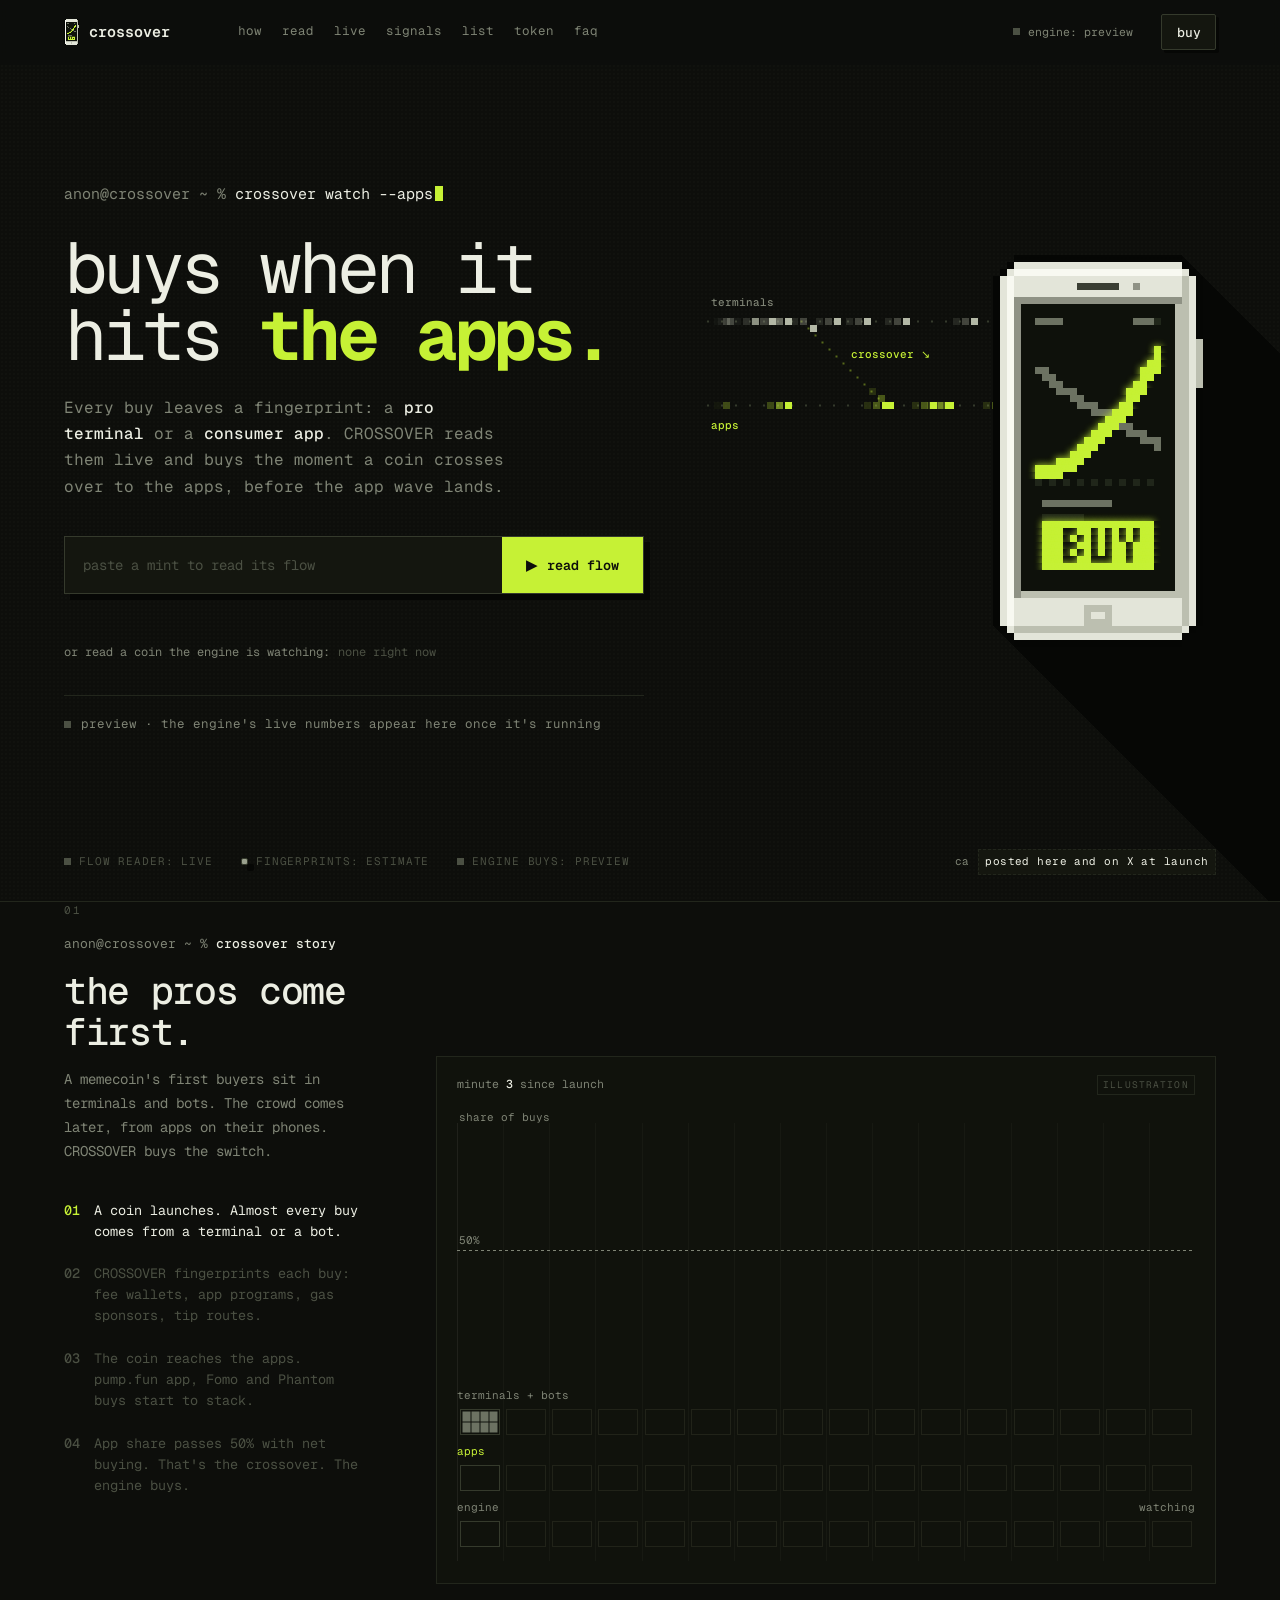
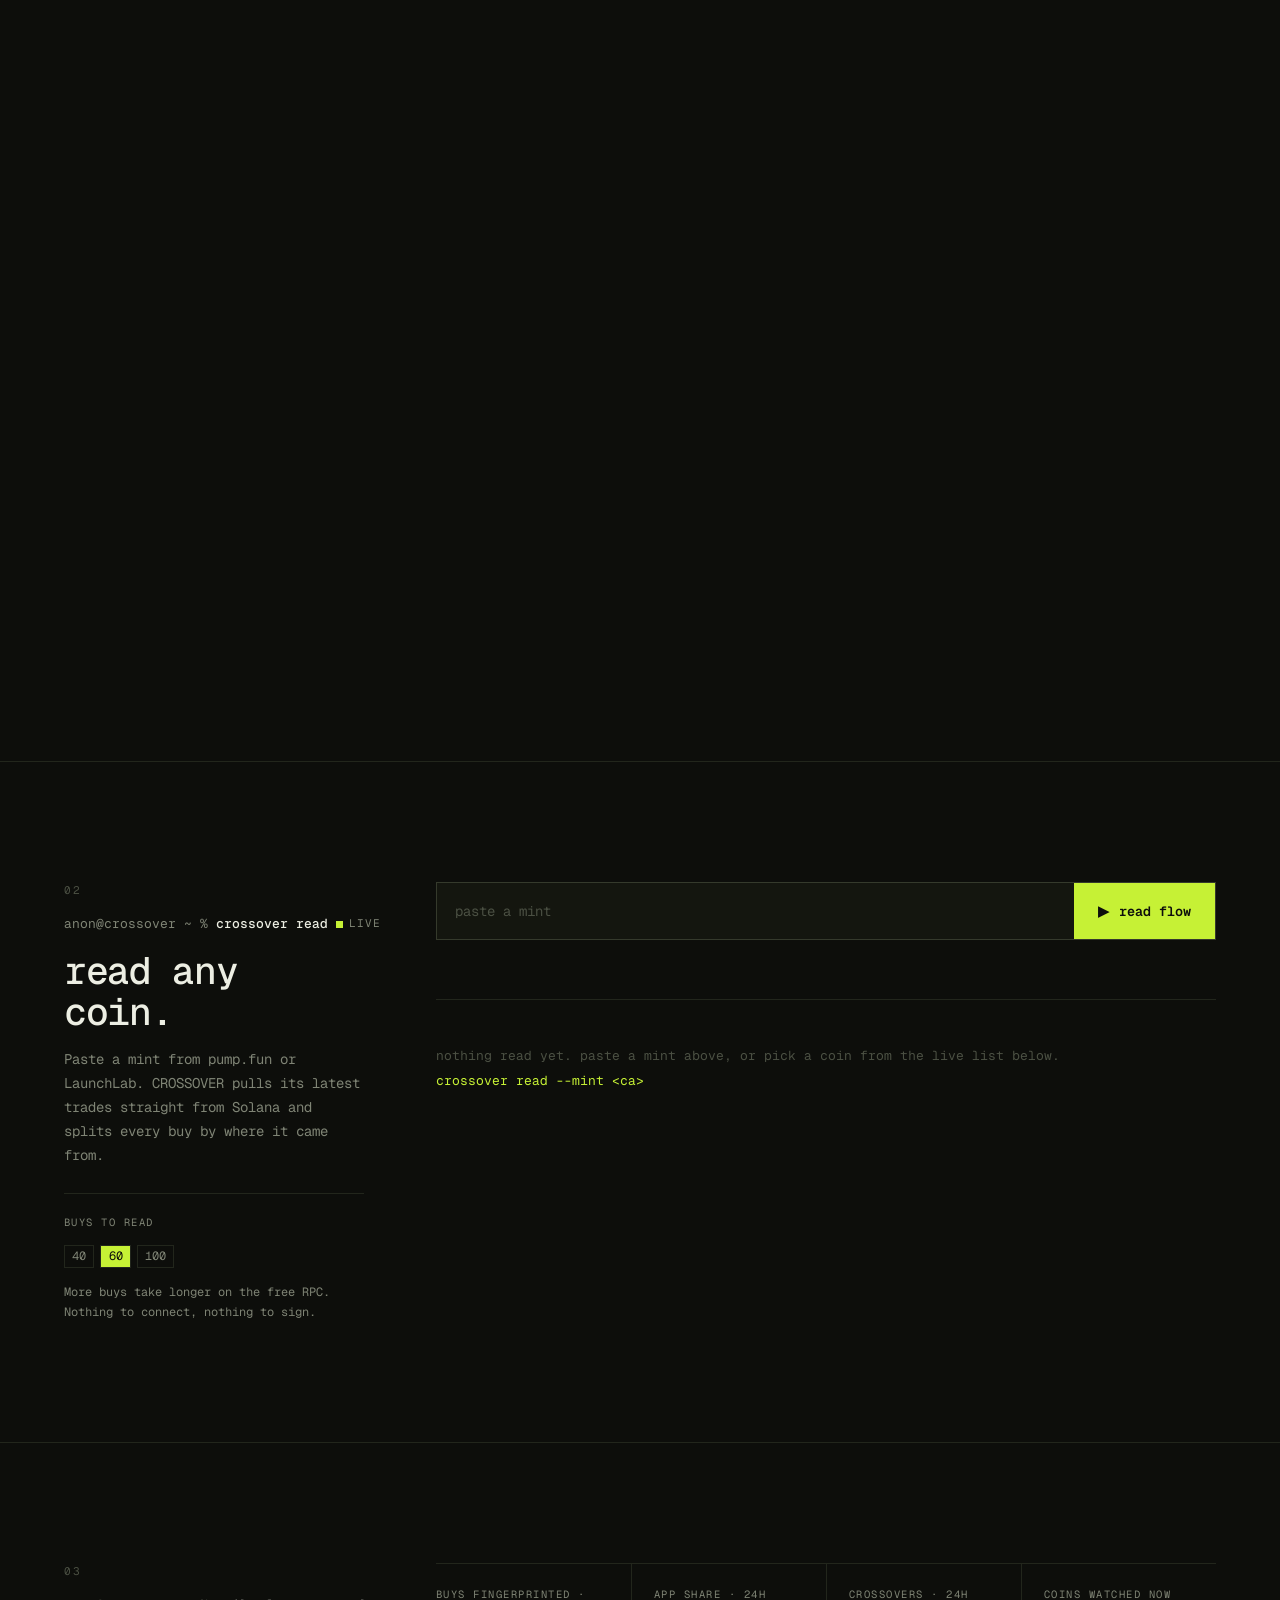
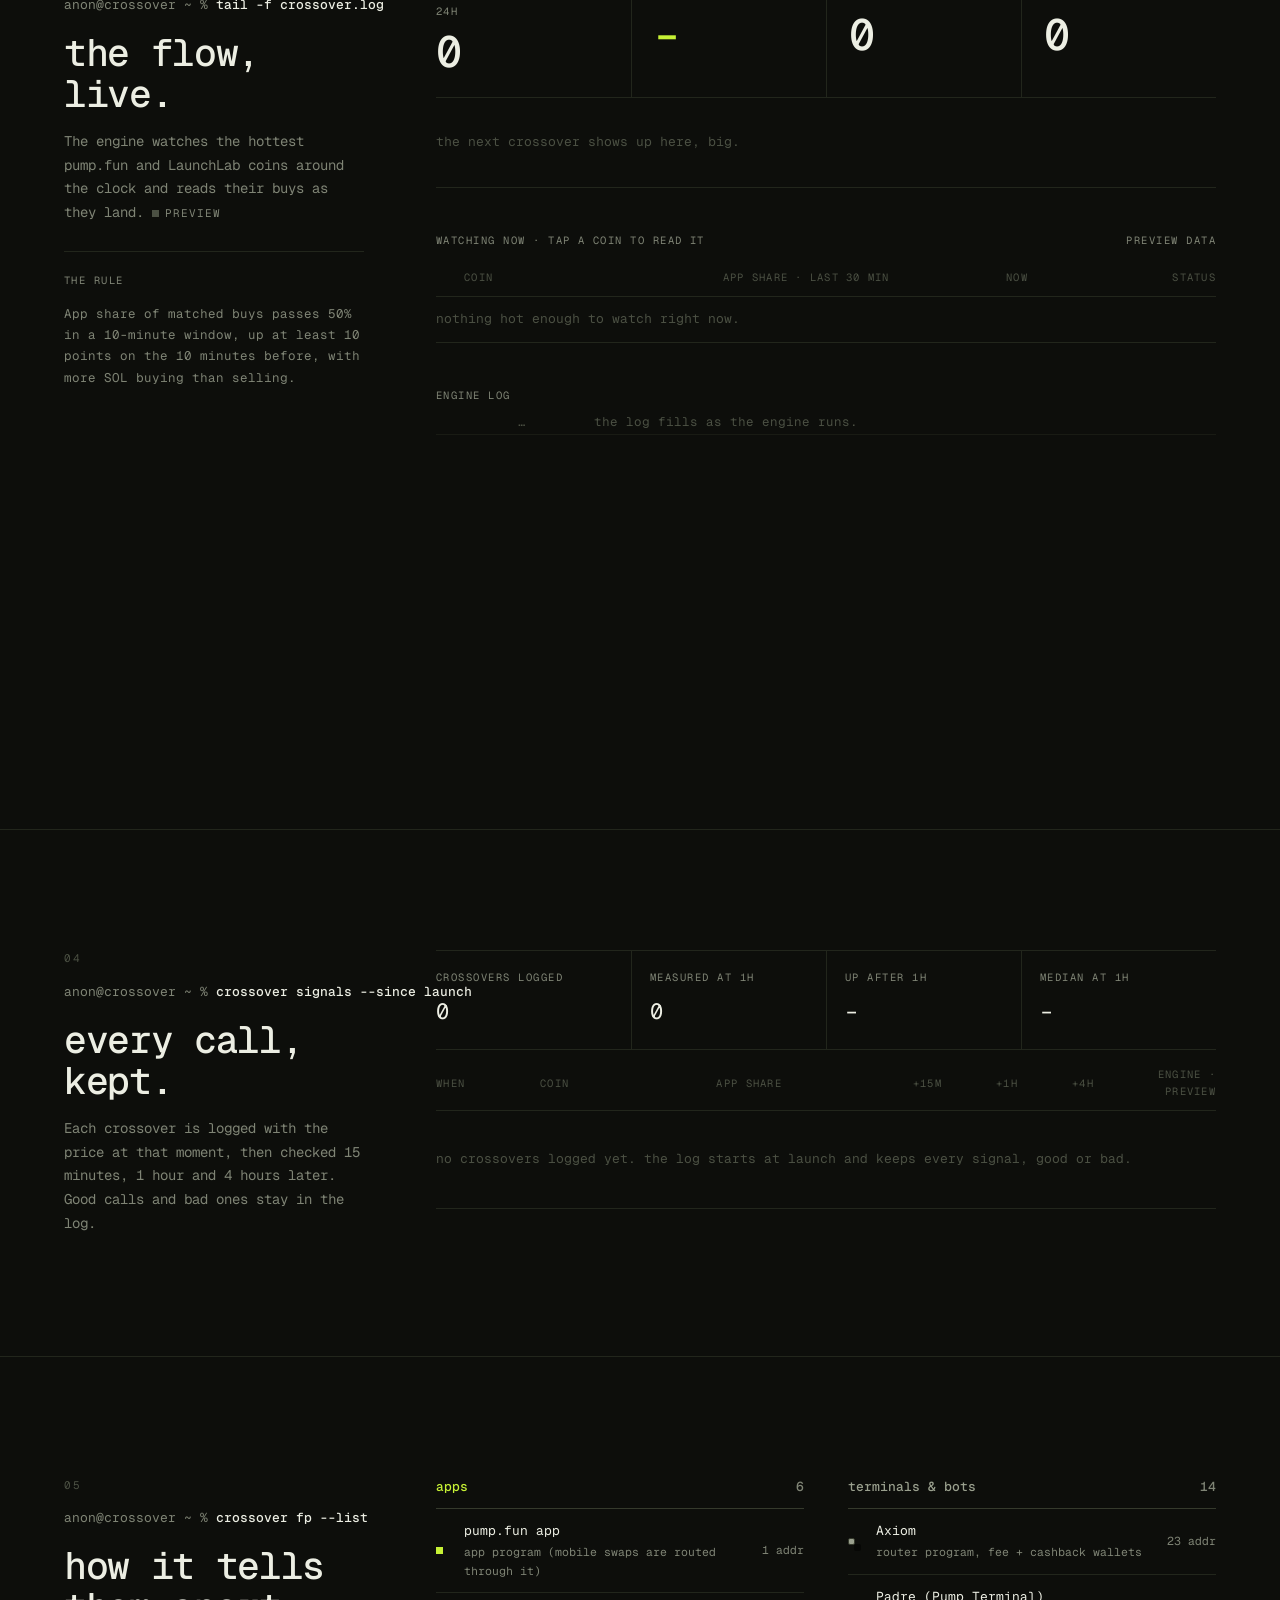
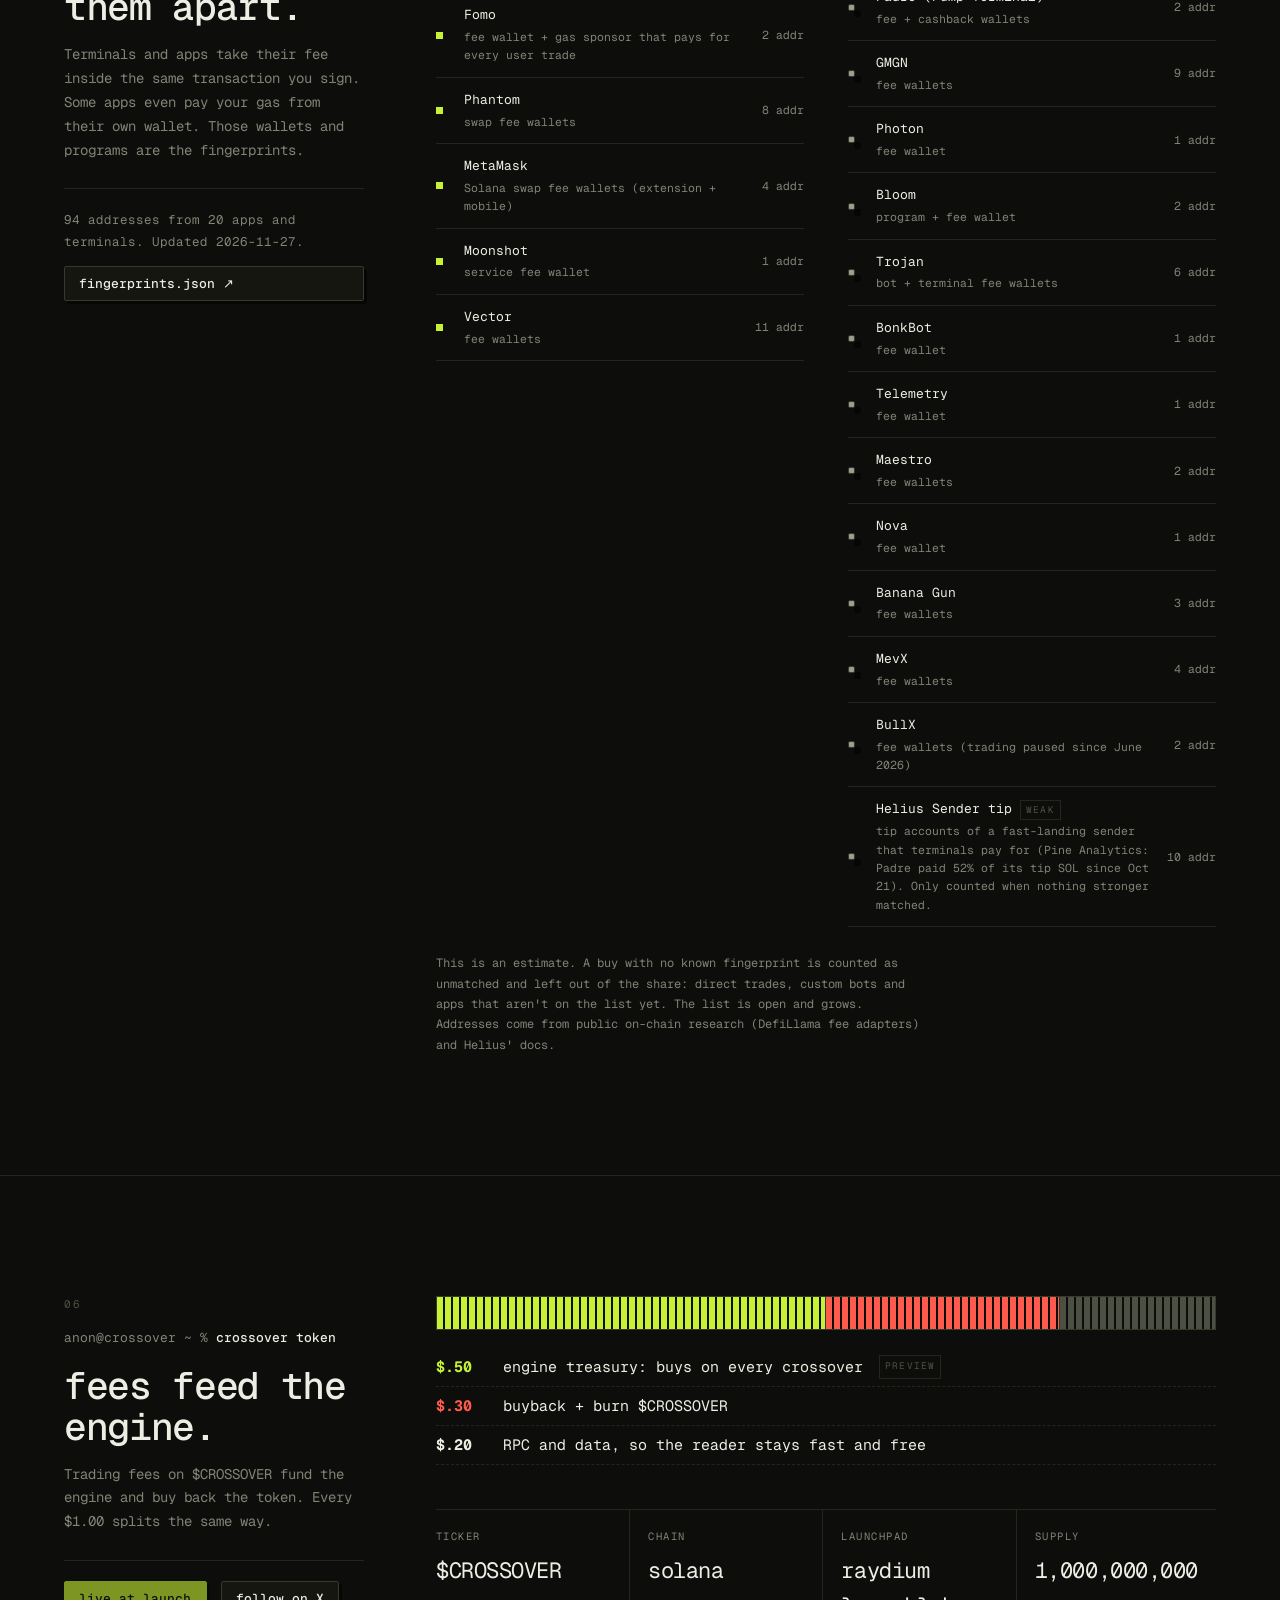
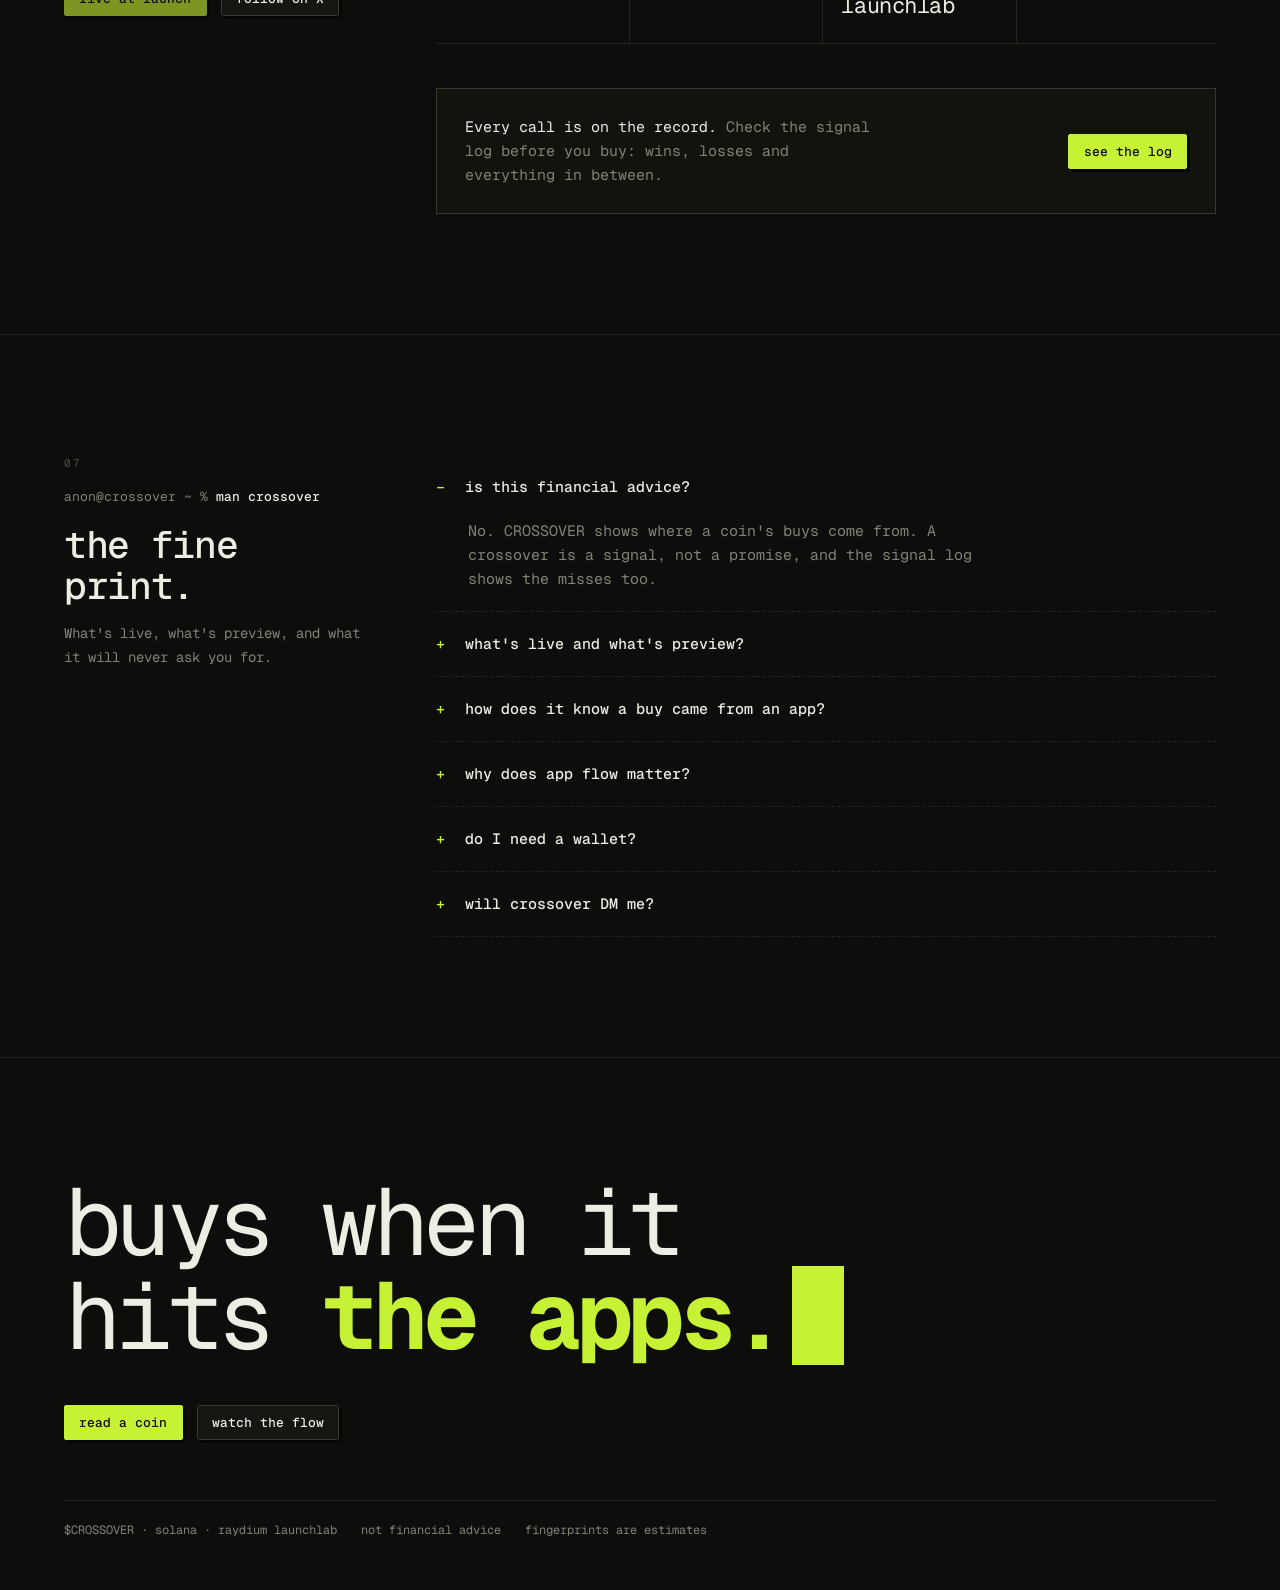
==== index.html @ 463cc39a "CROSSOVER: site, flow reader, engine and graphics Co-Authored-By: Claude Opus 5.5 <noreply@anthropic" ====
<!doctype html>
<html lang="en" data-theme="lime">
<head>
<meta charset="utf-8"><meta name="viewport" content="width=device-width,initial-scale=1,viewport-fit=cover">
<title>CROSSOVER — buys when it hits the apps</title>
<meta name="description" content="Reads which buys come from pro terminals and which come from consumer apps, and buys the moment a coin crosses over to the apps.">
<meta name="theme-color" content="#0d0e0b">
<meta property="og:title" content="CROSSOVER — buys when it hits the apps"><meta property="og:description" content="Every buy leaves a fingerprint: a pro terminal or a consumer app. CROSSOVER reads them live and buys the moment a coin crosses over to the apps.">
<meta property="og:type" content="website"><meta property="og:image" content="/og.png">
<meta name="twitter:card" content="summary_large_image"><meta name="twitter:image" content="/og.png">
<link rel="icon" href="/fav.png"><link rel="apple-touch-icon" href="/fav.png">
<link rel="preload" href="/fonts/geist-400.woff2" as="font" type="font/woff2" crossorigin>
<style>
/* ===== termkit site system ===== */
@font-face{font-family:"Geist Mono";font-weight:400;font-display:swap;src:url(/fonts/geist-400.woff2) format("woff2")}
@font-face{font-family:"Geist Mono";font-weight:500;font-display:swap;src:url(/fonts/geist-500.woff2) format("woff2")}
@font-face{font-family:"Geist Mono";font-weight:600;font-display:swap;src:url(/fonts/geist-600.woff2) format("woff2")}
@font-face{font-family:"Geist Mono";font-weight:700;font-display:swap;src:url(/fonts/geist-700.woff2) format("woff2")}
:root{
  --bg:#f0e7d8; --paper:#f8f3ea; --ink:#2b2a26; --muted:#8b8474; --faint:#b3a993; --line:#3a372f; --hair:#d9d0be;
  --shadow:#d6ccb8; --accent:#2f9e4f; --red:#c9452e; --glow:none;
  --mono:"JetBrains Mono",ui-monospace,SFMono-Regular,Menlo,monospace; --pixel:"Silkscreen",var(--mono);
  --w:1060px; --r:2px;
}
[data-theme=phosphor]{ --bg:#050806; --paper:#0b120d; --ink:#d6ffe2; --muted:#5d8a6b; --faint:#3a5a44; --line:#24543a; --hair:#14261b;
  --shadow:#020302; --accent:#4cf28d; --red:#ff3b30; --glow:0 0 .4em color-mix(in srgb,var(--accent) 70%,transparent); }
[data-theme=graphite]{ --bg:#131210; --paper:#1a1916; --ink:#efe7d8; --muted:#6f6a60; --faint:#4a463f; --line:#3a362f; --hair:#26241f;
  --shadow:#0a0908; --accent:#efe7d8; --red:#e0533d; }
[data-theme=lime]{ --bg:#0d0e0b; --paper:#14160f; --ink:#eceee3; --muted:#7f8475; --faint:#4b5043; --line:#353a2c; --hair:#22261c;
  --shadow:#060705; --accent:#c6f135; --red:#ff5b4d; --term:#9aa08e; --glow:none;
  --mono:"Geist Mono",ui-monospace,SFMono-Regular,Menlo,monospace; }
*{box-sizing:border-box;margin:0;padding:0}
html{scroll-behavior:smooth;-webkit-text-size-adjust:100%}
body{background:var(--bg);color:var(--ink);font:400 15px/1.6 var(--mono);-webkit-font-smoothing:antialiased;overflow-x:hidden}
body::before{content:"";position:fixed;inset:0;pointer-events:none;z-index:0;opacity:.4;
  background-image:radial-gradient(color-mix(in srgb,var(--ink) 9%,transparent) .7px,transparent 1px);background-size:4px 4px}
[hidden]{display:none!important}
a{color:inherit} ::selection{background:var(--accent);color:var(--bg)}
.wrap{position:relative;z-index:1;max-width:var(--w);margin:0 auto;padding:0 24px}
.mut{color:var(--muted)} .acc{color:var(--accent);text-shadow:var(--glow)} .red{color:var(--red)}
#bgtape{position:fixed;left:0;right:0;bottom:6vh;width:100%;height:140px;pointer-events:none;z-index:0;opacity:.55}

/* top bar */
.top{position:sticky;top:env(safe-area-inset-top,0px);z-index:20;background:color-mix(in srgb,var(--bg) 88%,transparent);backdrop-filter:blur(6px);border-bottom:1px solid transparent;transition:border-color .2s}
.top.solid{border-bottom-color:var(--hair)}
.top .wrap{display:flex;align-items:center;gap:28px;height:62px}
.brand{display:flex;align-items:center;gap:10px;font-weight:600;text-decoration:none;font-size:15px}
.brand canvas{width:26px;height:26px;image-rendering:pixelated}
.nav{display:flex;gap:20px;margin:0 auto;font-size:12.5px}
.nav a{color:var(--muted);text-decoration:none;padding:6px 0;border-bottom:2px solid transparent}
.nav a:hover{color:var(--ink)} .nav a.on{color:var(--ink);border-bottom-color:var(--accent)}

/* buttons, chips, tags */
.btn{display:inline-flex;align-items:center;gap:.5em;font:500 13px var(--mono);color:var(--ink);background:var(--paper);border:1.5px solid var(--line);border-radius:var(--r);
  padding:.62em 1.1em;box-shadow:3px 3px 0 var(--shadow);cursor:pointer;text-decoration:none;transition:transform .12s,box-shadow .12s}
.btn:hover{transform:translate(-1px,-1px);box-shadow:4px 4px 0 var(--shadow)} .btn:active{transform:translate(2px,2px);box-shadow:1px 1px 0 var(--shadow)}
.btn.pri{background:var(--ink);color:var(--bg);border-color:var(--ink)}
[data-theme=phosphor] .btn.pri{background:var(--accent);border-color:var(--accent);box-shadow:3px 3px 0 var(--shadow),var(--glow)}
[data-theme=lime] .btn.pri{background:var(--accent);border-color:var(--accent);color:var(--bg)}
.chip{display:inline-block;font-size:12px;padding:.18em .6em;color:var(--muted);border:1px solid transparent;cursor:pointer;background:none;font-family:var(--mono)}
.chip.on{background:var(--accent);color:var(--bg)} .chip:not(.on):hover{border-color:var(--hair);color:var(--ink)}
.tag{display:inline-block;font-size:9.5px;letter-spacing:.12em;text-transform:uppercase;color:var(--faint);border:1px solid var(--hair);padding:.15em .55em}
.lamp{display:inline-flex;align-items:center;gap:.5em;font-size:11px;letter-spacing:.1em;text-transform:uppercase;color:var(--muted)}
.lamp::before{content:"";width:7px;height:7px;background:var(--faint)} .lamp.live::before{background:var(--accent);box-shadow:var(--glow);animation:blink 1.6s steps(1) infinite}
.cur{display:inline-block;width:.55em;height:1.05em;background:var(--accent);vertical-align:-.17em;margin-left:.1em;box-shadow:var(--glow);animation:blink 1.1s steps(1) infinite}
@keyframes blink{50%{opacity:0}}

/* hero */
.hero{position:relative;overflow:hidden;padding:92px 0 70px}
.hero .wrap{display:grid;grid-template-columns:1.05fr .95fr;gap:40px;align-items:center}
.prompt{font-size:15px;color:var(--muted);min-height:1.6em}
.prompt .cmd{color:var(--ink)}
.hero h1{font-size:clamp(38px,5.4vw,62px);line-height:1.04;font-weight:400;letter-spacing:-.035em;margin:22px 0 20px}
.hero h1 b{font-weight:700}
.hero .lede{color:var(--muted);max-width:44ch;font-size:15.5px}
.ctas{display:flex;gap:14px;flex-wrap:wrap;margin-top:30px}
.ca{display:flex;align-items:center;gap:12px;margin-top:22px;font-size:12px;color:var(--muted)}
.ca code{color:var(--ink);background:var(--paper);border:1px dashed var(--hair);padding:.3em .6em;font-family:var(--mono);max-width:100%;overflow:hidden;text-overflow:ellipsis;white-space:nowrap}
.hero-vis{position:relative;height:440px}
.hero-vis canvas.obj{position:absolute;inset:0;width:100%;height:100%}
.hero-vis .term{position:absolute;right:0;bottom:12px;width:min(330px,80%)}

/* ticker strip */
.strip{position:relative;z-index:1;border-top:1px solid var(--hair);border-bottom:1px solid var(--hair);overflow:hidden;font-size:12.5px;white-space:nowrap;background:color-mix(in srgb,var(--paper) 50%,transparent)}
.strip .run{display:inline-flex;gap:40px;padding:11px 0;animation:run 60s linear infinite}
@keyframes run{to{transform:translateX(-50%)}}

/* sections */
section.s{position:relative;z-index:1;padding:110px 0 30px}
.eyebrow{display:flex;align-items:center;gap:10px;font-size:11.5px;letter-spacing:.14em;text-transform:uppercase;color:var(--muted)}
.eyebrow b{color:var(--accent);font-weight:500} .eyebrow i{flex:0 0 60px;height:1px;background:var(--hair)}
h2{font-size:clamp(30px,4vw,46px);font-weight:500;letter-spacing:-.03em;line-height:1.1;margin:18px 0 14px}
h2 .pr{color:var(--faint);font-weight:400;margin-right:.35em}
.lede{color:var(--muted);max-width:52ch}
.rule{height:1px;background:var(--hair);margin:90px 0 0}

/* card + terminal */
.card{background:var(--paper);border:1.5px solid var(--line);border-radius:var(--r);box-shadow:6px 6px 0 var(--shadow);padding:18px;transition:transform .15s,box-shadow .15s}
a.card,.card.lift{text-decoration:none;color:inherit;display:block}
a.card:hover,.card.lift:hover{transform:translate(-2px,-3px);box-shadow:8px 9px 0 var(--shadow)}
.term{background:var(--paper);border:1.5px solid var(--line);border-radius:var(--r);box-shadow:6px 6px 0 var(--shadow);font-size:13px}
.term .bar{display:flex;align-items:center;gap:6px;padding:8px 12px;border-bottom:1.5px solid var(--line);font-size:11px;color:var(--muted)}
.term .bar i{width:9px;height:9px;border:1.5px solid var(--line);border-radius:50%}
.term .bar span{margin-left:auto}
.term .body{padding:14px 16px;line-height:1.9;min-height:3em}
.term .ln{opacity:.18;transition:opacity .25s} .term .ln.on{opacity:1}
.term .ln .ok{color:var(--accent);text-shadow:var(--glow)}
.grid{display:grid;gap:22px}
.g2{grid-template-columns:1fr 1fr} .g3{grid-template-columns:repeat(3,1fr)} .g4{grid-template-columns:repeat(4,1fr)}

/* pinned step sequence */
.pin{height:300vh} .pin .stick{position:sticky;top:90px}
.steps{display:grid;grid-template-columns:1fr 1.15fr;gap:40px;margin-top:40px;align-items:start}
.steplist li{list-style:none;display:flex;gap:14px;padding:14px 0;border-bottom:1px dashed var(--hair);color:var(--faint);transition:color .2s}
.steplist li b{color:inherit;font-weight:500;width:2em} .steplist li.on{color:var(--ink)} .steplist li.on b{color:var(--accent)}
.meter{font-size:12px;color:var(--muted);margin-top:14px}

/* fee split */
.split{display:flex;height:34px;border:1.5px solid var(--line);margin:30px 0 18px}
.split div{border-right:1.5px solid var(--line);background:repeating-linear-gradient(90deg,var(--c) 0 6px,transparent 6px 8px)}
.split div:last-child{border-right:0}
.rows div{display:flex;gap:16px;padding:7px 0;border-bottom:1px dashed var(--hair)} .rows b{width:3em}

/* stat */
.stat .k{font-size:11px;letter-spacing:.12em;text-transform:uppercase;color:var(--muted)}
.stat .v{font-size:30px;font-weight:500;letter-spacing:-.02em;margin-top:6px}

/* cells (supply / holders grid) */
.cells{display:grid;grid-template-columns:repeat(10,1fr);gap:4px}
.cells i{aspect-ratio:1;border:1px dashed var(--hair)} .cells i.f{background:var(--faint);border-color:var(--faint)} .cells i.you{background:var(--accent);border-color:var(--accent)}

/* log */
.log{height:320px;overflow:hidden;font-size:12.5px;line-height:2;-webkit-mask:linear-gradient(#000 70%,transparent)}
.log div{display:grid;grid-template-columns:76px 74px 1fr auto;gap:12px;animation:in .35s ease}
.log .t{color:var(--faint)} .log a{color:var(--muted);text-decoration:none} .log a:hover{color:var(--accent)}
@keyframes in{from{opacity:0;transform:translateY(-6px)}}

/* man-page faq */
.man details{border-bottom:1px dashed var(--hair)}
.man summary{list-style:none;cursor:pointer;padding:18px 0;display:flex;gap:14px;font-weight:500}
.man summary::-webkit-details-marker{display:none}
.man summary::before{content:"+";color:var(--accent);width:1em} .man details[open] summary::before{content:"−"}
.man details p{color:var(--muted);padding:0 0 20px 2.1em;max-width:62ch}

/* footer */
footer{position:relative;z-index:1;padding:120px 0 60px}
footer .big{font-size:clamp(34px,6vw,76px);letter-spacing:-.04em;line-height:1}
footer .fine{display:flex;gap:24px;flex-wrap:wrap;margin-top:50px;font-size:12px;color:var(--muted);border-top:1px solid var(--hair);padding-top:20px}

.reveal{opacity:0;transform:translateY(14px);transition:opacity .6s,transform .6s} .reveal.in{opacity:1;transform:none}
@media (max-width:860px){
  .nav{display:none} .top .btn{margin-left:auto} .hero{padding-top:56px} .hero .wrap,.steps,.g2,.g3{grid-template-columns:1fr} .g4{grid-template-columns:1fr 1fr}
  .hero-vis{height:330px} .pin{height:auto} .pin .stick{position:static} .steplist li{color:var(--ink)} .term .ln{opacity:1}
  .log div{grid-template-columns:60px 64px 1fr} .log div a{display:none}
}
@media (prefers-reduced-motion:reduce){*{animation:none!important;transition:none!important} .reveal{opacity:1;transform:none} .term .ln{opacity:1}}
</style>
<style>
/* ===== session layout: the page is one terminal session. sticky command rail left, output right. ===== */
:root{--w:1200px}
body::before{opacity:.22}
.top{background:color-mix(in srgb,var(--bg) 82%,transparent)} .top .wrap{height:64px}
.top .live{display:flex;align-items:center;gap:8px;font-size:11.5px;color:var(--muted);margin-left:auto}
.nav{margin:0 0 0 40px}
.dot{width:7px;height:7px;background:var(--faint);display:inline-block;flex:none}
.dot.on{background:var(--accent);box-shadow:var(--glow);animation:blink 1.6s steps(1) infinite} .dot.red{background:var(--red)} .dot.term{background:var(--term)} .dot.acc{background:var(--accent)}
.k{font-size:10.5px;letter-spacing:.14em;text-transform:uppercase;color:var(--muted)}
.hint{font-size:12px;color:var(--muted);min-height:1.6em;margin-top:10px} .hint.err{color:var(--red)}
.tm{color:var(--term)} .faint{color:var(--faint)}
/* hero */
.hero2{position:relative;min-height:calc(100svh - 64px);display:flex;align-items:center;overflow:hidden;padding:40px 0 90px}
.hero2 canvas.bg{position:absolute;inset:0;width:100%;height:100%;z-index:0;pointer-events:none}
.hero2 .wrap{display:grid;grid-template-columns:minmax(0,1.15fr) minmax(0,.85fr);gap:40px;align-items:center;width:100%}
.hero2 h1{font-size:clamp(42px,5.6vw,80px);font-weight:400;letter-spacing:-.055em;line-height:.94;margin:28px 0 26px}
.hero2 h1 b{font-weight:700;color:var(--accent)}
.hero2 .lede{color:var(--muted);font-size:16px;max-width:44ch;line-height:1.65}
.hero2 .lede b{color:var(--ink);font-weight:500}
.inbar{display:flex;border:1.5px solid var(--line);background:var(--paper);height:58px;max-width:580px;box-shadow:6px 6px 0 var(--shadow);transition:border-color .15s}
.inbar:focus-within{border-color:var(--accent)}
.inbar input{flex:1;background:none;border:0;padding:0 18px;font:14px var(--mono);color:var(--ink);outline:none;min-width:0}
.inbar input::placeholder{color:var(--faint)}
.inbar button{border:0;background:var(--accent);color:var(--bg);font:600 13.5px var(--mono);padding:0 24px;cursor:pointer;display:flex;align-items:center;gap:10px;box-shadow:var(--glow)}
.inbar button:disabled{opacity:.6;cursor:wait}
.hero2 .inbar{margin-top:36px}
.try{display:flex;align-items:center;flex-wrap:wrap;gap:6px 8px;margin-top:16px;font-size:12px;color:var(--muted);min-height:26px}
.try .chip{border:1px solid var(--hair);color:var(--ink)} .try .chip small{color:var(--muted);margin-left:.45em} .try .chip small.acc{color:var(--accent)}
.liveline{display:flex;align-items:center;gap:10px;font-size:12.5px;color:var(--muted);margin-top:30px;padding-top:18px;border-top:1px solid var(--hair);max-width:580px}
.liveline b{color:var(--ink);font-weight:500}
.statusrow{position:absolute;left:0;right:0;bottom:26px;z-index:1}
.statusrow .wrap{display:flex !important;gap:28px;font-size:11px;letter-spacing:.08em;text-transform:uppercase;color:var(--faint)}
.statusrow span{display:inline-flex;align-items:center;gap:8px}
.statusrow .ca{margin:0 0 0 auto;font-size:11px;letter-spacing:.04em;text-transform:none}
/* sessions */
.sess{position:relative;z-index:1;border-top:1px solid var(--hair)}
.sess>.wrap{display:grid;grid-template-columns:300px minmax(0,1fr);gap:72px;padding-top:120px;padding-bottom:120px}
.rail{position:sticky;top:110px;align-self:start}
.rail .n{font-size:11px;letter-spacing:.16em;color:var(--faint);margin-bottom:14px}
.rail .cmd{font-size:13px;color:var(--muted);white-space:nowrap} .rail .cmd b{color:var(--ink);font-weight:500}
.rail h2{font-size:clamp(28px,3vw,38px);font-weight:500;letter-spacing:-.035em;line-height:1.08;margin:16px 0}
.rail p{color:var(--muted);font-size:14px;line-height:1.7}
.rail .ctl{margin-top:26px;padding-top:20px;border-top:1px solid var(--hair);display:flex;flex-direction:column;gap:14px}
.toggles{display:flex;flex-wrap:wrap;gap:6px} .toggles .chip{border:1px solid var(--hair)}
.out{min-width:0}
/* story */
.story{height:340vh}
.story>.wrap{position:sticky;top:64px;height:calc(100svh - 64px);padding-top:0;padding-bottom:0;align-items:center}
.story .rail{position:static}
.beats{margin-top:26px;display:flex;flex-direction:column;gap:2px}
.beats li{list-style:none;display:grid;grid-template-columns:2.2em 1fr;padding:10px 0;color:var(--faint);font-size:13.5px;line-height:1.55;transition:color .25s}
.beats li b{font-weight:500} .beats li.done{color:var(--muted)} .beats li.on{color:var(--ink)} .beats li.on b{color:var(--accent);text-shadow:var(--glow)}
.storybox{border:1px solid var(--hair);background:color-mix(in srgb,var(--paper) 55%,transparent);padding:18px 20px 16px}
.storybox .hd{display:flex;justify-content:space-between;font-size:11.5px;color:var(--muted);margin-bottom:14px} .storybox .hd b{color:var(--ink);font-weight:500}
#storyCv{display:block;width:100%;image-rendering:pixelated}
/* reader */
.result{margin-top:30px}
.result .empty{padding:44px 0;color:var(--faint);font-size:13px;line-height:1.9;border-top:1px solid var(--hair)}
.verdict{display:flex;align-items:flex-end;gap:28px;padding:26px 0 24px;border-top:1px solid var(--hair);flex-wrap:wrap}
.verdict .big{font-size:clamp(56px,7vw,92px);font-weight:600;letter-spacing:-.06em;line-height:.86}
.verdict .vt{font-size:15px;line-height:1.6;padding-bottom:6px} .verdict .vt span{color:var(--muted)}
.verdict .act{margin-left:auto;display:flex;gap:10px;padding-bottom:6px}
.splitbar{display:flex;height:30px;border:1.5px solid var(--line);margin:4px 0 10px}
.splitbar div{min-width:0;border-right:1.5px solid var(--line);background:repeating-linear-gradient(90deg,var(--c) 0 6px,transparent 6px 8px)} .splitbar div:last-child{border-right:0}
.legend{display:flex;gap:22px;flex-wrap:wrap;font-size:12px;color:var(--muted)} .legend span{display:inline-flex;align-items:center;gap:8px} .legend b{color:var(--ink);font-weight:500}
.chartbox{margin-top:30px;border:1px solid var(--hair);padding:16px 18px 12px;background:color-mix(in srgb,var(--paper) 50%,transparent)}
.chartbox .hd{display:flex;justify-content:space-between;font-size:11.5px;color:var(--muted);margin-bottom:10px}
.chartbox canvas{display:block;width:100%;image-rendering:pixelated}
.cols2{display:grid;grid-template-columns:minmax(0,1fr) minmax(0,1.15fr);gap:40px;margin-top:34px}
.lrow{display:grid;grid-template-columns:14px minmax(0,1.2fr) minmax(0,1fr) auto;gap:14px;align-items:center;padding:12px 0;border-bottom:1px solid var(--hair);font-size:13px}
.lrow .sub{color:var(--muted);font-size:11.5px} .lrow .r{text-align:right;white-space:nowrap}
.hl{border-top:1px solid var(--hair);margin-top:12px}
.tape .tr{display:grid;grid-template-columns:62px minmax(0,1fr) 70px 54px;gap:12px;padding:8px 0;border-bottom:1px solid color-mix(in srgb,var(--hair) 70%,transparent);font-size:12.5px}
.tape .tr .t{color:var(--faint)} .tape .tr a{color:var(--muted);text-decoration:none;text-align:right} .tape .tr a:hover{color:var(--accent)}
.tag2{display:inline-block;font-size:11px;padding:.05em .5em;border:1px solid var(--hair);white-space:nowrap;overflow:hidden;text-overflow:ellipsis;max-width:100%}
.tag2.app{border-color:color-mix(in srgb,var(--accent) 55%,transparent);color:var(--accent)} .tag2.pro{color:var(--term)} .tag2.un{color:var(--faint)}
.note{margin-top:26px;font-size:12px;color:var(--muted);line-height:1.7;max-width:70ch}
.prog{height:2px;background:var(--hair);margin-top:12px;max-width:580px;overflow:hidden} .prog i{display:block;height:100%;width:0;background:var(--accent);transition:width .2s}
/* share bar + spark */
.sb{position:relative;display:block;height:10px;background:repeating-linear-gradient(90deg,var(--term) 0 2px,transparent 2px 4px);opacity:.95}
.sb i{position:absolute;left:0;top:0;bottom:0;background:var(--accent)} .sb b{position:absolute;top:-4px;bottom:-4px;width:1px;background:var(--ink);left:50%}
.spark{display:block;width:100%;height:28px}
/* live */
.bigstats{display:grid;grid-template-columns:repeat(4,1fr);border-top:1px solid var(--hair);border-bottom:1px solid var(--hair)}
.bigstats>div{padding:22px 22px 24px 0} .bigstats>div+div{padding-left:22px;border-left:1px solid var(--hair)}
.bigstats .v{font-size:clamp(30px,3.4vw,46px);font-weight:500;letter-spacing:-.04em;margin-top:10px;line-height:1}
.feature{display:grid;grid-template-columns:auto 1fr auto;gap:8px 28px;align-items:end;padding:34px 0;border-bottom:1px solid var(--hair)}
.feature .big{font-size:clamp(40px,5vw,68px);font-weight:600;letter-spacing:-.045em;line-height:.95}
.feature .what{font-size:15px;line-height:1.6} .feature .what span{color:var(--muted)}
.feature .side{font-size:12px;color:var(--muted);text-align:right;line-height:1.8}
.feature.wait{display:block;color:var(--faint);font-size:13px}
.wl .lrow{grid-template-columns:14px minmax(0,1fr) minmax(0,1.1fr) 110px 86px;cursor:pointer}
.wl .lrow:hover{background:color-mix(in srgb,var(--paper) 60%,transparent)}
.wl .head{cursor:default;color:var(--faint);font-size:10.5px;letter-spacing:.12em;text-transform:uppercase;padding:14px 0 10px} .wl .head:hover{background:none}
.st{font-size:11px;letter-spacing:.06em;text-transform:uppercase} .st.crossed{color:var(--accent)} .st.crossing{color:var(--ink)} .st.pro-led{color:var(--term)} .st.thin{color:var(--faint)}
.sub2{margin:44px 0 6px;display:flex;justify-content:space-between;align-items:baseline}
.out .log{height:300px;margin-top:6px} .out .log div{grid-template-columns:70px 64px 1fr;border-bottom:1px solid color-mix(in srgb,var(--hair) 60%,transparent)}
.out .log b{font-weight:500}
/* signals */
.facts{display:grid;grid-template-columns:repeat(4,1fr);border-top:1px solid var(--hair);border-bottom:1px solid var(--hair)}
.facts>div{padding:18px 18px 20px 0} .facts>div+div{padding-left:18px;border-left:1px solid var(--hair)} .facts .v{font-size:22px;margin-top:8px;letter-spacing:-.02em}
.sigt .sr{display:grid;grid-template-columns:92px minmax(0,1.1fr) minmax(0,1fr) 64px 64px 64px 110px;gap:12px;align-items:center;padding:12px 0;border-bottom:1px solid var(--hair);font-size:12.5px}
.sigt .sr.head{color:var(--faint);font-size:10.5px;letter-spacing:.12em;text-transform:uppercase;padding:16px 0 10px}
.sigt .sr .r{text-align:right} .up{color:var(--accent)} .dn{color:var(--red)}
.sigt .empty{padding:36px 0;color:var(--faint);font-size:13px;line-height:1.9;border-bottom:1px solid var(--hair)}
/* fingerprints */
.fpcols{display:grid;grid-template-columns:1fr 1fr;gap:44px}
.fp .lrow{grid-template-columns:14px minmax(0,1fr) auto} .fp h3{font-size:13px;font-weight:500;display:flex;justify-content:space-between;padding-bottom:10px;border-bottom:1px solid var(--line)}
.fp .what{color:var(--muted);font-size:11.5px;margin-top:2px}
/* token */
.out .split{margin-top:0} .rows b{width:3.4em}
.callout{display:flex;align-items:center;gap:24px;justify-content:space-between;margin-top:44px;padding:26px 28px;border:1px solid var(--line);background:color-mix(in srgb,var(--paper) 70%,transparent)}
.callout p{font-size:15px;line-height:1.6;max-width:46ch} .callout p span{color:var(--muted)}
.out .man summary{padding:20px 0}
footer.f2{position:relative;z-index:1;border-top:1px solid var(--hair);padding:120px 0 50px;overflow:hidden}
footer.f2 .big{font-size:clamp(40px,7.4vw,118px);letter-spacing:-.06em;line-height:.92;font-weight:400} footer.f2 .big b{font-weight:700;color:var(--accent)}
footer.f2 .fine{display:flex;gap:24px;flex-wrap:wrap;margin-top:60px;font-size:12px;color:var(--muted);border-top:1px solid var(--hair);padding-top:20px}
@media (max-width:1100px){ .nav a.x{display:none} }
@media (max-width:980px){
  .sess>.wrap{grid-template-columns:1fr;gap:34px;padding-top:84px;padding-bottom:84px} .rail{position:static}
  .story{height:auto} .story>.wrap{position:static;height:auto;padding-top:84px;padding-bottom:84px}
  .bigstats,.facts{grid-template-columns:1fr 1fr} .bigstats>div:nth-child(3),.facts>div:nth-child(3){padding-left:0;border-left:0}
  .bigstats>div:nth-child(n+3),.facts>div:nth-child(n+3){border-top:1px solid var(--hair)}
  .cols2,.fpcols{grid-template-columns:1fr}
}
@media (max-width:860px){
  .hero2{min-height:0;padding:28px 0 130px} .hero2 .wrap{grid-template-columns:1fr;gap:0} .hero2 .vis{height:230px !important;order:-1} .hero2 h1{margin:20px 0}
  .top .live{display:none} .top .btn{margin-left:auto}
  .statusrow .wrap{flex-wrap:wrap;gap:8px 18px} .statusrow .ca{margin:0;width:100%}
  .inbar button span{display:none} .prompt{font-size:13px}
  .feature{grid-template-columns:1fr} .feature .side{text-align:left} .callout{flex-direction:column;align-items:flex-start}
  .wl .lrow{grid-template-columns:14px minmax(0,1fr) 90px 70px} .wl .lrow .spk{display:none}
  .sigt .sr{grid-template-columns:minmax(0,1fr) 74px 56px 56px} .sigt .sr .hide{display:none}
  .tape .tr{grid-template-columns:52px minmax(0,1fr) 62px} .tape .tr a{display:none}
  .verdict .act{margin-left:0} .rail .cmd{white-space:normal;word-break:break-word}
}
</style>
</head>
<body>

<header class="top" id="top"><div class="wrap">
  <a class="brand" href="#hero"><canvas id="logo"></canvas>crossover</a>
  <nav class="nav"><a href="#story">how</a><a href="#tool">read</a><a href="#live">live</a><a href="#signals">signals</a><a class="x" href="#fp">list</a><a class="x" href="#token">token</a><a href="#faq">faq</a></nav>
  <span class="live"><i class="dot" id="topDot"></i><span id="topLive">connecting…</span></span>
  <a class="btn" id="buyTop" href="#token">buy</a>
</div></header>

<section class="hero2" id="hero">
  <canvas class="bg" id="heroBg"></canvas>
  <div class="wrap">
    <div>
      <div class="prompt"><span>anon@crossover ~ %</span> <span class="cmd" id="typed"></span><span class="cur"></span></div>
      <h1>buys when it<br>hits <b>the apps.</b></h1>
      <p class="lede">Every buy leaves a fingerprint: a <b>pro terminal</b> or a <b>consumer app</b>. CROSSOVER reads them live and buys the moment a coin crosses over to the apps, before the app wave lands.</p>
      <div class="inbar"><input id="hIn" placeholder="paste a mint to read its flow" autocomplete="off" spellcheck="false" aria-label="mint"><button id="hGo">▶ <span>read flow</span></button></div>
      <div class="hint" id="heroHint"></div>
      <div class="try" id="tryHero"><span>or read a coin the engine is watching:</span><span class="mut">loading…</span></div>
      <div class="liveline"><i class="dot" id="lineDot"></i><span id="liveline">connecting to the engine…</span></div>
    </div>
    <div class="vis" id="heroVis" style="height:560px"></div>
  </div>
  <div class="statusrow"><div class="wrap"><span><i class="dot" id="srDot"></i><span id="srText">flow reader: live</span></span><span><i class="dot term"></i>fingerprints: estimate</span><span><i class="dot"></i>engine buys: preview</span><span class="ca">ca <code id="ca">posted here and on X at launch</code> <button class="chip" id="copy" hidden>copy</button></span></div></div>
</section>

<section class="sess story" id="story"><div class="wrap">
  <div class="rail">
    <div class="n">01</div>
    <div class="cmd">anon@crossover ~ % <b>crossover story</b></div>
    <h2>the pros come first.</h2>
    <p>A memecoin's first buyers sit in terminals and bots. The crowd comes later, from apps on their phones. CROSSOVER buys the switch.</p>
    <ol class="beats" id="beats">
      <li><b>01</b>A coin launches. Almost every buy comes from a terminal or a bot.</li>
      <li><b>02</b>CROSSOVER fingerprints each buy: fee wallets, app programs, gas sponsors, tip routes.</li>
      <li><b>03</b>The coin reaches the apps. pump.fun app, Fomo and Phantom buys start to stack.</li>
      <li><b>04</b>App share passes 50% with net buying. That's the crossover. The engine buys.</li>
    </ol>
  </div>
  <div class="out"><div class="storybox"><div class="hd"><span>minute <b id="minN">1</b> since launch</span><span class="tag">illustration</span></div><canvas id="storyCv"></canvas></div></div>
</div></section>

<section class="sess" id="tool"><div class="wrap">
  <div class="rail">
    <div class="n">02</div>
    <div class="cmd">anon@crossover ~ % <b>crossover read</b> <span class="lamp live">live</span></div>
    <h2>read any coin.</h2>
    <p>Paste a mint from pump.fun or LaunchLab. CROSSOVER pulls its latest trades straight from Solana and splits every buy by where it came from.</p>
    <div class="ctl"><div class="k">buys to read</div><div class="toggles" id="sizeT"><button class="chip" data-n="40">40</button><button class="chip on" data-n="60">60</button><button class="chip" data-n="100">100</button></div>
      <p style="font-size:12px">More buys take longer on the free RPC. Nothing to connect, nothing to sign.</p></div>
  </div>
  <div class="out">
    <div class="inbar" style="max-width:none;box-shadow:none"><input id="tIn" placeholder="paste a mint" autocomplete="off" spellcheck="false" aria-label="mint"><button id="tGo">▶ <span>read flow</span></button></div>
    <div class="prog" id="prog" hidden><i></i></div>
    <div class="hint" id="toolHint"></div>
    <div class="result" id="result"><div class="empty">nothing read yet. paste a mint above, or pick a coin from the live list below.<br><span class="acc">crossover read --mint &lt;ca&gt;</span></div></div>
  </div>
</div></section>

<section class="sess" id="live"><div class="wrap">
  <div class="rail">
    <div class="n">03</div>
    <div class="cmd">anon@crossover ~ % <b>tail -f crossover.log</b></div>
    <h2>the flow, live.</h2>
    <p>The engine watches the hottest pump.fun and LaunchLab coins around the clock and reads their buys as they land. <span class="lamp" id="lamp">connecting</span></p>
    <div class="ctl"><div class="k">the rule</div><p style="font-size:12.5px" id="ruleTxt">App share of matched buys passes 50% in a 10-minute window, up at least 10 points on the 10 minutes before, with more SOL buying than selling.</p></div>
  </div>
  <div class="out">
    <div class="bigstats">
      <div><div class="k">buys fingerprinted · 24h</div><div class="v" id="sA">–</div></div>
      <div><div class="k">app share · 24h</div><div class="v acc" id="sB">–</div></div>
      <div><div class="k">crossovers · 24h</div><div class="v" id="sC">–</div></div>
      <div><div class="k">coins watched now</div><div class="v" id="sD">–</div></div>
    </div>
    <div class="feature wait" id="feature">the next crossover shows up here, big.</div>
    <div class="sub2"><span class="k">watching now · tap a coin to read it</span><span class="k" id="upd"></span></div>
    <div class="wl" id="wl"></div>
    <div class="sub2"><span class="k">engine log</span><span class="k" id="srcTop"></span></div>
    <div class="log" id="log"></div>
  </div>
</div></section>

<section class="sess" id="signals"><div class="wrap">
  <div class="rail">
    <div class="n">04</div>
    <div class="cmd">anon@crossover ~ % <b>crossover signals --since launch</b></div>
    <h2>every call, kept.</h2>
    <p>Each crossover is logged with the price at that moment, then checked 15 minutes, 1 hour and 4 hours later. Good calls and bad ones stay in the log.</p>
  </div>
  <div class="out">
    <div class="facts">
      <div><div class="k">crossovers logged</div><div class="v" id="fA">–</div></div>
      <div><div class="k">measured at 1h</div><div class="v" id="fB">–</div></div>
      <div><div class="k">up after 1h</div><div class="v" id="fC">–</div></div>
      <div><div class="k">median at 1h</div><div class="v" id="fD">–</div></div>
    </div>
    <div class="sigt" id="sigt"></div>
  </div>
</div></section>

<section class="sess" id="fp"><div class="wrap">
  <div class="rail">
    <div class="n">05</div>
    <div class="cmd">anon@crossover ~ % <b>crossover fp --list</b></div>
    <h2>how it tells them apart.</h2>
    <p>Terminals and apps take their fee inside the same transaction you sign. Some apps even pay your gas from their own wallet. Those wallets and programs are the fingerprints.</p>
    <div class="ctl"><p style="font-size:12.5px" id="fpCount"></p><a class="btn" id="fpLink" href="#" target="_blank" rel="noopener">fingerprints.json ↗</a></div>
  </div>
  <div class="out">
    <div class="fpcols">
      <div class="fp"><h3><span class="acc">apps</span><span class="mut" id="fpA"></span></h3><div id="fpApps"></div></div>
      <div class="fp"><h3><span class="tm">terminals &amp; bots</span><span class="mut" id="fpP"></span></h3><div id="fpPro"></div></div>
    </div>
    <p class="note">This is an estimate. A buy with no known fingerprint is counted as unmatched and left out of the share: direct trades, custom bots and apps that aren't on the list yet. The list is open and grows. Addresses come from public on-chain research (DefiLlama fee adapters) and Helius' docs.</p>
  </div>
</div></section>

<section class="sess" id="token"><div class="wrap">
  <div class="rail">
    <div class="n">06</div>
    <div class="cmd">anon@crossover ~ % <b>crossover token</b></div>
    <h2>fees feed the engine.</h2>
    <p>Trading fees on $CROSSOVER fund the engine and buy back the token. Every $1.00 splits the same way.</p>
    <div class="ctl"><div class="ctas" style="margin-top:0"><a class="btn pri" id="buy" href="#">buy on LaunchLab</a><a class="btn" id="xlink" href="#">follow on X</a></div></div>
  </div>
  <div class="out">
    <div class="split"><div style="flex:50;--c:var(--accent)"></div><div style="flex:30;--c:var(--red)"></div><div style="flex:20;--c:var(--faint)"></div></div>
    <div class="rows"><div><b class="acc">$.50</b>engine treasury: buys on every crossover <span class="tag">preview</span></div><div><b class="red">$.30</b>buyback + burn $CROSSOVER</div><div><b>$.20</b>RPC and data, so the reader stays fast and free</div></div>
    <div class="facts" style="margin-top:44px">
      <div><div class="k">ticker</div><div class="v">$CROSSOVER</div></div><div><div class="k">chain</div><div class="v">solana</div></div>
      <div><div class="k">launchpad</div><div class="v">raydium launchlab</div></div><div><div class="k">supply</div><div class="v">1,000,000,000</div></div>
    </div>
    <div class="callout"><p>Every call is on the record. <span>Check the signal log before you buy: wins, losses and everything in between.</span></p><a class="btn pri" href="#signals">see the log</a></div>
  </div>
</div></section>

<section class="sess" id="faq"><div class="wrap">
  <div class="rail">
    <div class="n">07</div>
    <div class="cmd">anon@crossover ~ % <b>man crossover</b></div>
    <h2>the fine print.</h2>
    <p>What's live, what's preview, and what it will never ask you for.</p>
  </div>
  <div class="out"><div class="man">
    <details open><summary>is this financial advice?</summary><p>No. CROSSOVER shows where a coin's buys come from. A crossover is a signal, not a promise, and the signal log shows the misses too.</p></details>
    <details><summary>what's live and what's preview?</summary><p>Live: the fingerprint list, the reader, the engine watching coins around the clock, the crossover rule and the signal log with prices after 15 min, 1 h and 4 h. Preview: the engine's own buys and its treasury. The log shows what it would buy; it doesn't trade yet.</p></details>
    <details><summary>how does it know a buy came from an app?</summary><p>Apps and terminals leave traces inside the transaction: a fee sent to their wallet, their own program, a sponsor paying the gas, or a tip to a fast sender. CROSSOVER matches every buy against an open list of those addresses. It's an estimate, and buys it can't match are left out of the share.</p></details>
    <details><summary>why does app flow matter?</summary><p>App users arrive later and in bigger numbers. Pump.fun's app alone does tens of millions in daily volume and passed Fomo, the biggest social trading app. When a coin's buys switch from terminals to apps, the crowd has found it.</p></details>
    <details><summary>do I need a wallet?</summary><p>No. Reading is free and needs nothing. Never paste a seed phrase or private key anywhere.</p></details>
    <details><summary>will crossover DM me?</summary><p>Never. Anyone who does is not us.</p></details>
  </div></div>
</div></section>

<footer class="f2"><div class="wrap">
  <div class="big">buys when it<br>hits <b>the apps.</b><span class="cur"></span></div>
  <div class="ctas" style="margin-top:40px"><a class="btn pri" href="#tool">read a coin</a><a class="btn" href="#live">watch the flow</a></div>
  <div class="fine"><span>$CROSSOVER · solana · raydium launchlab</span><span>not financial advice</span><span>fingerprints are estimates</span><span id="cafoot"></span></div>
</div></footer>

<script>
/* termkit.js: pixel objects, long shadow, LED text. Shared by graphics.html and the site. */
const TK = (() => {
  const THEMES = {
    paper: { bg:"#f0e7d8", shadow:"#dcd2bf", ink:"#2b2a26", muted:"#8b8474", accent:"#2f9e4f", red:"#c9452e", card:"#f8f3ea", line:"#3a372f",
      outline:"#2e2a23", body:"#ece2c9", hi:"#faf5e8", shade:"#cdbf9f", dark:"#a39372", screen:"#16211a", glare:"#24372b", glow:"#45e07f", led:"#45e07f", slot:"#4a4337", term:"#6b7a6e", glowBlur:0 },
    phosphor: { bg:"#050806", shadow:"#020302", ink:"#d6ffe2", muted:"#5d8a6b", accent:"#4cf28d", red:"#ff3b30", card:"#0b120d", line:"#1f3b29",
      outline:"#0d0f0c", body:"#e6dcc0", hi:"#f6f0de", shade:"#c4b693", dark:"#9a8a68", screen:"#0b1a10", glare:"#173323", glow:"#5cff9a", led:"#5cff9a", slot:"#3b352a", term:"#4d6b57", glowBlur:.9 },
    graphite: { bg:"#131210", shadow:"#0a0908", ink:"#efe7d8", muted:"#6f6a60", accent:"#efe7d8", red:"#e0533d", card:"#1a1916", line:"#33302a",
      outline:"#0a0908", body:"#ece4d3", hi:"#faf6ec", shade:"#c9bfa9", dark:"#9d927b", screen:"#1b1a17", glare:"#2b2925", glow:"#efe7d8", led:"#7fe0a0", slot:"#3d3a33", term:"#6f6a60", glowBlur:.5 },
    // CROSSOVER: warm near-black, lime "app" accent, pale handset
    lime: { bg:"#0d0e0b", shadow:"#060705", ink:"#eceee3", muted:"#7f8475", accent:"#c6f135", red:"#ff5b4d", card:"#14160f", line:"#353a2c",
      outline:"#050604", body:"#e3e5d9", hi:"#f8f9f1", shade:"#bcbfb0", dark:"#8f9285", screen:"#0e110b", glare:"#20261a", glow:"#c6f135", led:"#c6f135", slot:"#3a3e33", term:"#6c7262", glowBlur:.45 },
  };

  // 3x5 pixel font (M, N, W wider). Rows top to bottom.
  const FONT = {
    A:["010","101","111","101","101"],B:["110","101","110","101","110"],C:["011","100","100","100","011"],D:["110","101","101","101","110"],
    E:["111","100","110","100","111"],F:["111","100","110","100","100"],G:["011","100","101","101","011"],H:["101","101","111","101","101"],
    I:["111","010","010","010","111"],J:["001","001","001","101","010"],K:["101","101","110","101","101"],L:["100","100","100","100","111"],
    M:["10001","11011","10101","10001","10001"],N:["1001","1101","1011","1001","1001"],O:["010","101","101","101","010"],P:["110","101","110","100","100"],
    Q:["010","101","101","110","011"],R:["110","101","110","101","101"],S:["011","100","010","001","110"],T:["111","010","010","010","010"],
    U:["101","101","101","101","111"],V:["101","101","101","101","010"],W:["10001","10001","10101","11011","10001"],X:["101","101","010","101","101"],
    Y:["101","101","010","010","010"],Z:["111","001","010","100","111"],
    0:["111","101","101","101","111"],1:["010","110","010","010","111"],2:["110","001","010","100","111"],3:["110","001","010","001","110"],
    4:["101","101","111","001","001"],5:["111","100","110","001","110"],6:["011","100","111","101","111"],7:["111","001","010","010","010"],
    8:["111","101","111","101","111"],9:["111","101","111","001","110"]," ":["0","0","0","0","0"],"-":["000","000","111","000","000"],
    ".":["0","0","0","0","1"],"+":["000","010","111","010","000"],"%":["101","001","010","100","101"],">":["100","010","001","010","100"],"_":["000","000","000","000","111"],
  };
  const glyph = ch => FONT[ch.toUpperCase()] || FONT[" "];
  const textWidth = (s, k = 1) => [...s].reduce((w, ch, i) => w + glyph(ch)[0].length * k + (i ? k : 0), 0);

  function Grid(w, h) {
    const c = new Array(w * h).fill(null);
    return {
      w, h, c,
      get(x, y) { return x < 0 || y < 0 || x >= w || y >= h ? null : c[y * w + x]; },
      set(x, y, v) { if (x >= 0 && y >= 0 && x < w && y < h) c[y * w + x] = v; },
      rect(x, y, rw, rh, v) { for (let j = 0; j < rh; j++) for (let i = 0; i < rw; i++) this.set(x + i, y + j, v); },
      text(s, x, y, v, k = 1) {
        let cx = x;
        for (const ch of s) { const g = glyph(ch);
          g.forEach((row, j) => [...row].forEach((b, i) => { if (b === "1") this.rect(cx + i * k, y + j * k, k, k, v); }));
          cx += g[0].length * k + k; }
      },
      outline(v = "outline") { // 1-cell outline around everything that is filled
        const add = [];
        for (let y = 0; y < h; y++) for (let x = 0; x < w; x++)
          if (!this.get(x, y) && (this.get(x - 1, y) || this.get(x + 1, y) || this.get(x, y - 1) || this.get(x, y + 1))) add.push([x, y]);
        add.forEach(([x, y]) => this.set(x, y, v));
      },
    };
  }

  // ---------- Objects. Each returns a Grid of palette keys. Build inside a 1-cell margin, then outline. ----------
  const OBJECTS = {
    computer({ ticker = "" } = {}) {
      const t = ticker.replace(/^\$/, "").toUpperCase();
      const k = t.length <= 4 ? 2 : 1;
      const tw = textWidth(t, k);
      const sw = Math.max(24, tw + 8);                    // screen width grows with the ticker
      const sh = Math.max(16, Math.round(sw * .52));      // and keeps a CRT-ish ratio
      const mw = sw + 10, mh = sh + 13;                   // monitor housing
      const W = mw + 6, H = mh + 18, g = Grid(W, H);
      const mx = 3, my = 1, sx = mx + 4, sy = my + 3;
      // monitor housing
      g.rect(mx, my, mw, mh, "body"); g.set(mx, my, null); g.set(mx + mw - 1, my, null);
      g.rect(mx + 1, my + 1, mw - 2, 1, "hi"); g.rect(mx + 1, my + 1, 1, mh - 3, "hi");
      g.rect(mx + mw - 2, my + 1, 1, mh - 2, "shade"); g.rect(mx + 1, my + mh - 2, mw - 2, 1, "shade");
      // bezel + screen
      g.rect(sx - 1, sy - 1, sw + 2, sh + 2, "shade"); g.rect(sx - 1, sy - 1, sw + 2, 1, "dark"); g.rect(sx - 1, sy - 1, 1, sh + 2, "dark");
      g.rect(sx, sy, sw, sh, "screen");
      [[sx, sy], [sx + sw - 1, sy], [sx, sy + sh - 1], [sx + sw - 1, sy + sh - 1]].forEach(([x, y]) => g.set(x, y, "shade"));
      // screen content: ticker, then a prompt (big ticker) or a little bar chart (long ticker)
      const th = 5 * k, ty = sy + Math.max(2, Math.floor((sh - th - 5) / 2));
      g.text(t, sx + Math.floor((sw - tw) / 2), ty, "glow", k);
      const by = sy + sh - 3;
      if (k === 2) { g.set(sx + 3, by - 1, "glow"); g.set(sx + 4, by, "glow"); g.set(sx + 3, by + 1, "glow"); g.rect(sx + 6, by + 1, 3, 1, "glow"); }
      else { [1, 2, 1, 3, 2, 3, 2, 4, 3, 4].forEach((b, i) => g.rect(sx + Math.floor((sw - 19) / 2) + i * 2, by + 2 - b, 1, b, i === 4 ? "red" : "glow")); }
      // front panel
      const py = my + mh - 5;
      g.rect(mx + 4, py, 2, 1, "led"); g.set(mx + 7, py, "red");
      const fw = Math.min(12, mw - 16); g.rect(mx + mw - 4 - fw, py, fw, 1, "slot"); g.rect(mx + mw - 4 - fw, py + 1, fw, 1, "hi");
      // neck (3 rows so the outlines of monitor and keyboard stay separate)
      const ny = my + mh, nx = mx + Math.floor(mw / 2) - 6;
      g.rect(nx, ny, 12, 3, "shade"); g.rect(nx, ny, 12, 1, "dark");
      // keyboard slab
      const kx = 1, kw = W - 2, ky = ny + 3, kh = 10;
      g.rect(kx, ky, kw, kh, "body"); g.set(kx, ky, null); g.set(kx + kw - 1, ky, null);
      g.rect(kx + 1, ky + 1, kw - 2, 1, "hi"); g.rect(kx + 1, ky + kh - 1, kw - 2, 1, "shade");
      const k0 = kx + 3 + ((kw - 6) % 2 ? 1 : 0), k1 = kx + kw - 3;
      for (let x = k0; x < k1; x += 2) { g.set(x, ky + 3, "dark"); g.set(x, ky + 5, "dark"); }
      const mid = kx + Math.floor(kw / 2);
      for (let x = k0; x < k1; x += 2) if (x < mid - 9 || x > mid + 8) g.set(x, ky + 7, "dark");
      g.rect(mid - 8, ky + 7, 16, 1, "dark");
      g.outline();
      return g;
    },
    // Example of a custom object: a framed token with a halo. Copy this pattern for new narratives.
    frame({ ticker = "" } = {}) {
      const g = Grid(30, 38), t = ticker.replace(/^\$/, "").toUpperCase().slice(0, 1);
      g.rect(2, 8, 26, 28, "body"); g.rect(3, 9, 24, 1, "hi"); g.rect(3, 9, 1, 26, "hi"); g.rect(26, 9, 1, 26, "shade"); g.rect(3, 34, 24, 1, "shade");
      g.rect(6, 12, 18, 20, "screen");
      g.rect(10, 16, 10, 12, "shade"); g.rect(9, 17, 12, 10, "shade"); g.rect(11, 17, 8, 10, "body"); g.rect(10, 18, 10, 8, "body");
      g.text(t, 14, 20, "dark");
      g.outline();
      // details drawn after the outline stay thin: a halo ring floating above
      g.rect(11, 1, 8, 1, "hi"); g.rect(8, 2, 3, 1, "hi"); g.rect(19, 2, 3, 1, "hi"); g.set(7, 3, "hi"); g.set(22, 3, "shade");
      g.rect(8, 4, 3, 1, "shade"); g.rect(19, 4, 3, 1, "shade"); g.rect(11, 5, 8, 1, "shade");
      return g;
    },
    // CROSSOVER: a handset whose screen shows the cross. Terminal share falls, app share climbs through it, buy button lit.
    phone({ press = false } = {}) {
      const W = 32, H = 56, g = Grid(W, H);
      const bx = 2, by = 1, bw = 28, bh = 54;
      g.rect(bx, by, bw, bh, "body");
      [[0, 0], [1, 0], [0, 1]].forEach(([i, j]) => { g.set(bx + i, by + j, null); g.set(bx + bw - 1 - i, by + j, null);
        g.set(bx + i, by + bh - 1 - j, null); g.set(bx + bw - 1 - i, by + bh - 1 - j, null); });
      g.rect(bx + 2, by + 1, bw - 4, 1, "hi"); g.rect(bx + 1, by + 2, 1, bh - 4, "hi");
      g.rect(bx + bw - 2, by + 2, 1, bh - 4, "shade"); g.rect(bx + 2, by + bh - 2, bw - 4, 1, "shade");
      g.rect(bx + bw, by + 11, 1, 7, "shade");                               // side button
      g.rect(bx + 11, by + 3, 6, 1, "slot"); g.set(bx + 19, by + 3, "dark");  // speaker + camera
      // screen
      const sx = bx + 3, sy = by + 6, sw = bw - 6, sh = bh - 13;
      g.rect(sx - 1, sy - 1, sw + 2, sh + 2, "shade"); g.rect(sx - 1, sy - 1, sw + 2, 1, "dark"); g.rect(sx - 1, sy - 1, 1, sh + 2, "dark");
      g.rect(sx, sy, sw, sh, "screen");
      g.rect(sx + 2, sy + 2, 4, 1, "term"); g.rect(sx + sw - 6, sy + 2, 3, 1, "term"); g.set(sx + sw - 3, sy + 2, "glare"); // status bar
      // chart: the terminal line falls, the app line climbs through it
      const c0 = sx + 2, c1 = sx + sw - 3, y0 = sy + 6, y1 = sy + 24, n = c1 - c0;
      for (let x = c0; x <= c1; x += 2) g.set(x, y1 + 1, "glare");
      const line = (f, v, thick) => { let prev = null;
        for (let i = 0; i <= n; i++) { const y = Math.round(f(i / n)), x = c0 + i;
          const a = prev === null ? y : Math.min(prev, y), b = prev === null ? y : Math.max(prev, y);
          for (let yy = a; yy <= b; yy++) { g.set(x, yy, v); if (thick) g.set(x, yy + 1, v); }
          prev = y; } };
      line(t => y0 + 3 + (y1 - y0 - 7) * Math.pow(t, .85), "term", false);
      line(t => y1 - 1 - (y1 - y0 - 1) * Math.pow(t, 1.7), "glow", true);
      // amount field + buy button
      g.rect(sx + 3, sy + 28, 10, 1, "term"); g.rect(sx + 3, sy + 30, 6, 1, "glare");
      const bY = sy + sh - 10, bX = sx + 3, bW = sw - 6;
      g.rect(bX, bY, bW, 7, press ? "hi" : "glow");
      g.text("BUY", bX + Math.round((bW - textWidth("BUY")) / 2), bY + 1, "screen");
      // home button
      const hy = by + bh - 5; g.rect(bx + 12, hy, 4, 3, "shade"); g.rect(bx + 13, hy + 1, 2, 1, "body");
      g.outline();
      return g;
    },
  };

  // ---------- Rendering ----------
  function draw(ctx, grid, o) {
    const th = typeof o.theme === "string" ? THEMES[o.theme] : o.theme;
    const cell = o.cell, ox = Math.round(o.x), oy = Math.round(o.y);
    if (o.shadow !== false) {
      const len = o.shadowLen ?? 2000, dir = o.shadowDir ?? [1, 1];
      const sil = document.createElement("canvas"); sil.width = grid.w * cell; sil.height = grid.h * cell;
      const s = sil.getContext("2d"); s.fillStyle = o.shadowColor || th.shadow;
      for (let y = 0; y < grid.h; y++) for (let x = 0; x < grid.w; x++) if (grid.get(x, y)) s.fillRect(x * cell, y * cell, cell, cell);
      for (let i = 1; i <= len; i++) ctx.drawImage(sil, ox + dir[0] * i, oy + dir[1] * i);
    }
    for (let y = 0; y < grid.h; y++) for (let x = 0; x < grid.w; x++) {
      const v = grid.get(x, y); if (!v) continue;
      ctx.fillStyle = th[v] || v;
      const glowing = (v === "glow" || v === "led") && th.glowBlur;
      if (glowing) { ctx.shadowColor = th[v]; ctx.shadowBlur = cell * 2.2 * th.glowBlur; } else ctx.shadowBlur = 0;
      ctx.fillRect(ox + x * cell, oy + y * cell, cell, cell);
    }
    ctx.shadowBlur = 0;
    return { w: grid.w * cell, h: grid.h * cell };
  }

  // Big LED-matrix text (WIM-style). Square dots with a gap, optional glow.
  function led(ctx, s, o) {
    const k = o.cell, gap = o.gap ?? Math.max(1, Math.round(k * .18));
    let cx = o.x;
    ctx.fillStyle = o.color; ctx.shadowColor = o.color; ctx.shadowBlur = o.glow ? k * 1.4 : 0;
    for (const ch of s.toUpperCase()) { const g = glyph(ch);
      g.forEach((row, j) => [...row].forEach((b, i) => {
        const sub = o.sub ?? 2; // each font pixel is drawn as sub×sub dots
        if (b === "1") for (let a = 0; a < sub; a++) for (let c = 0; c < sub; c++)
          ctx.fillRect(cx + (i * sub + c) * k, o.y + (j * sub + a) * k, k - gap, k - gap);
        else if (o.dim) { ctx.save(); ctx.globalAlpha = .07; ctx.shadowBlur = 0;
          for (let a = 0; a < sub; a++) for (let c = 0; c < sub; c++) ctx.fillRect(cx + (i * sub + c) * k, o.y + (j * sub + a) * k, k - gap, k - gap); ctx.restore(); }
      }));
      cx += (g[0].length + 1) * (o.sub ?? 2) * k; }
    ctx.shadowBlur = 0;
    return cx - o.x;
  }

  // Fit a canvas to an element at device pixel ratio and return a ctx in CSS pixels.
  function canvasFor(el) {
    const c = document.createElement("canvas"), r = el.getBoundingClientRect(), d = window.devicePixelRatio || 1;
    c.width = Math.round(r.width * d); c.height = Math.round(r.height * d);
    c.style.cssText = "position:absolute;inset:0;width:100%;height:100%;image-rendering:pixelated";
    el.prepend(c); const ctx = c.getContext("2d"); ctx.scale(d, d); ctx.imageSmoothingEnabled = false; return ctx;
  }

  return { THEMES, FONT, OBJECTS, Grid, draw, led, canvasFor, textWidth };
})();
if (typeof module !== "undefined") module.exports = TK;
</script>
<script>
/* flow.js: CROSSOVER's shared reader. Used by the site (browser) and the engine (node).
   classify(): one Solana transaction -> who bought/sold, how much SOL, and which app or terminal it came from.
   summarize()/detect(): app share of classified buys and the crossover rule. */
(function (root, make) { if (typeof module === "object" && module.exports) module.exports = make(); else root.FLOW = make(); })(this, function () {
  const WSOL = "So11111111111111111111111111111111111111112";
  const CAP = 2;            // one buy counts at most 2 SOL in the share, so a single whale can't flip it

  function index(fp) {
    const map = new Map(), byId = {};
    for (const e of fp.entries || []) { byId[e.id] = e; for (const a of e.addresses || []) map.set(a, e); }
    return { map, byId, entries: fp.entries || [], threshold: fp.threshold ?? 0.5 };
  }

  const amt = b => Number(b.uiTokenAmount.amount) / Math.pow(10, b.uiTokenAmount.decimals || 0);
  function deltas(meta, mint) {
    const d = new Map();
    for (const b of meta.preTokenBalances || []) if (b.mint === mint && b.owner) d.set(b.owner, (d.get(b.owner) || 0) - amt(b));
    for (const b of meta.postTokenBalances || []) if (b.mint === mint && b.owner) d.set(b.owner, (d.get(b.owner) || 0) + amt(b));
    return d;
  }

  // tx = getTransaction result ({ encoding: "json", maxSupportedTransactionVersion: 0 })
  function classify(tx, mint, IX) {
    if (!tx || !tx.meta || tx.meta.err || !tx.transaction) return null;
    const msg = tx.transaction.message, la = tx.meta.loadedAddresses || {};
    const K = [].concat(msg.accountKeys || [], la.writable || [], la.readonly || []).map(k => typeof k === "string" ? k : k.pubkey);
    const nSig = msg.header ? msg.header.numRequiredSignatures : 1;
    const signers = new Set(K.slice(0, nSig));
    const dm = deltas(tx.meta, mint);
    let trader = null, tok = 0;
    for (const [o, v] of dm) if (signers.has(o) && Math.abs(v) > Math.abs(tok)) { trader = o; tok = v; }
    if (!trader || !tok) return null;                       // not a wallet trade on this mint
    const i = K.indexOf(trader);
    const lam = i >= 0 && tx.meta.preBalances[i] != null ? (tx.meta.postBalances[i] - tx.meta.preBalances[i]) / 1e9 : 0;
    const ws = deltas(tx.meta, WSOL).get(trader) || 0;
    const side = tok > 0 ? "buy" : "sell";
    const sol = Math.max(0, side === "buy" ? -(lam + ws) : lam + ws);
    // fingerprints: a strong match beats a weak one; an app and a terminal both matching = unreadable
    let strong = null, weak = null, clash = false;
    for (const k of K) {
      const e = IX.map.get(k); if (!e) continue;
      if (e.strength === "weak") { weak = weak || e; continue; }
      if (strong && strong.kind !== e.kind) clash = true;
      strong = strong || e;
    }
    const e = clash ? null : strong || weak;
    return { sig: (tx.transaction.signatures || [])[0], t: (tx.blockTime || 0) * 1000, side, sol: Math.round(sol * 1e4) / 1e4,
      wallet: trader, src: e ? e.id : null, kind: e ? e.kind : null, weak: !!(e && e.strength === "weak"), clash };
  }

  function summarize(trades, from, to) {
    const s = { app: 0, pro: 0, nApp: 0, nPro: 0, nUn: 0, nBuy: 0, nSell: 0, buySol: 0, sellSol: 0, bySrc: {} };
    for (const x of trades) {
      if (x.t < from || x.t >= to) continue;
      if (x.side === "sell") { s.nSell++; s.sellSol += x.sol; continue; }
      s.nBuy++; s.buySol += x.sol;
      const w = Math.min(CAP, x.sol || 0) || 0.01;
      if (x.kind === "app") { s.app += w; s.nApp++; } else if (x.kind === "pro") { s.pro += w; s.nPro++; } else s.nUn++;
      if (x.src) { const b = s.bySrc[x.src] = s.bySrc[x.src] || { n: 0, sol: 0 }; b.n++; b.sol += x.sol; }
    }
    const c = s.app + s.pro;
    s.n = s.nApp + s.nPro;
    s.share = c > 0 ? s.app / c : null;
    s.net = s.buySol - s.sellSol;
    s.cov = s.nBuy ? s.n / s.nBuy : 0;
    return s;
  }

  // The crossover: app share passes the line from below, rising, with more SOL buying than selling.
  const RULE = { window: 10 * 60e3, minN: 6, minPrev: 4, rise: 0.1 };
  function detect(trades, now, th, rule) {
    const R = Object.assign({}, RULE, rule || {}), W = R.window;
    const cur = summarize(trades, now - W, now + 1), prev = summarize(trades, now - 2 * W, now - W);
    const ok = cur.n >= R.minN && prev.n >= R.minPrev && cur.share !== null && prev.share !== null &&
      cur.share >= th && prev.share < th && cur.share - prev.share >= R.rise && cur.net > 0;
    return { ok, cur, prev };
  }
  function status(cur, prev, th) {
    if (!cur || cur.n < 4 || cur.share === null) return "thin";
    if (cur.share >= th) return "crossed";
    if (prev && prev.share !== null && cur.share >= th - 0.15 && cur.share > prev.share) return "crossing";
    return "pro-led";
  }
  // app share in a rolling window, sampled at n points ending at `end`
  function series(trades, end, step, n, win) {
    const out = [];
    for (let i = n - 1; i >= 0; i--) { const t = end - i * step, s = summarize(trades, t - win, t); out.push(s.n >= 3 ? Math.round(s.share * 100) / 100 : null); }
    return out;
  }

  // ---- RPC with failover across endpoints ----
  const sleep = ms => new Promise(r => setTimeout(r, ms));
  function rpc(endpoints, opt = {}) {
    let i = 0; const cool = new Map(); const st = { calls: 0, errors: 0, last: "" };
    async function call(method, params) {
      for (let tries = 0; tries < endpoints.length * 3; tries++) {
        const ep = endpoints[i++ % endpoints.length];
        if ((cool.get(ep) || 0) > Date.now()) { if (endpoints.every(e => (cool.get(e) || 0) > Date.now())) await sleep(1200); continue; }
        st.calls++;
        try {
          const r = await fetch(ep, { method: "POST", headers: { "content-type": "application/json" },
            body: JSON.stringify({ jsonrpc: "2.0", id: 1, method, params }), signal: AbortSignal.timeout(opt.timeout || 15000) });
          if (!r.ok) { st.errors++; st.last = ep.replace(/\?.*/, "") + " " + r.status; cool.set(ep, Date.now() + (r.status === 429 ? 3000 : 20000)); continue; }
          const j = await r.json();
          if (j.error) { st.errors++; st.last = String(j.error.message || "").slice(0, 80);
            if (/rate|limit|too many|busy/i.test(j.error.message || "")) { cool.set(ep, Date.now() + 3000); continue; }
            const err = new Error(j.error.message); err.rpc = true; throw err; }
          st.ok = ep.replace(/\?.*/, "");
          return j.result;
        } catch (e) { if (e && e.rpc) throw e;
          st.errors++; st.last = (e && e.message) || String(e); cool.set(ep, Date.now() + 8000); }
      }
      throw new Error("no rpc endpoint answered");
    }
    return { call, st };
  }
  async function pool(items, n, fn) { const out = new Array(items.length); let k = 0;
    await Promise.all(Array.from({ length: Math.min(n, items.length) }, async () => { while (k < items.length) { const i = k++; try { out[i] = await fn(items[i], i); } catch (e) { out[i] = null; } } }));
    return out; }
  const TXOPT = { encoding: "json", maxSupportedTransactionVersion: 0, commitment: "confirmed" };

  return { WSOL, CAP, RULE, index, classify, summarize, detect, status, series, rpc, pool, sleep, TXOPT };
});
</script>
<script>
const CONFIG = {
  ca: "",                                   // contract address, posted at launch
  x: "https://x.com/",                      // X account
  repo: "buzzlightyear163/crossover",       // GitHub repo (engine data + fingerprint list)
  ticker: "$CROSSOVER", theme: document.documentElement.dataset.theme,
};
const FP_INLINE = {"_how_to_edit":"One entry per app or terminal. kind is \"app\" (consumer apps and wallets) or \"pro\" (terminals and trading bots). addresses = fee wallets, gas sponsors and the app's own programs: if any of them appears in a buy's transaction, the buy is counted for that entry. strength \"weak\" entries only count when nothing stronger matched. To add one: copy an entry, change id/name/kind, paste the addresses, save and push. The site and the engine both read this file.","updated":"2026-11-27","threshold":0.5,"entries":[{"id":"pumpapp","name":"pump.fun app","kind":"app","strength":"strong","addresses":["6Vo3245eszAb5wuqEMw8mGdbfRUdKbHhDHP5LcaGuTAB"],"what":"app program (mobile swaps are routed through it)","source":"DefiLlama dexs/pumpfun-app"},{"id":"fomo","name":"Fomo","kind":"app","strength":"strong","addresses":["R4rNJHaffSUotNmqSKNEfDcJE8A7zJUkaoM5Jkd7cYX","AgmLJBMDCqWynYnQiPCuj9ewsNNsBJXyzoUhD9LJzN51"],"what":"fee wallet + gas sponsor that pays for every user trade","source":"DefiLlama dexs/fomo"},{"id":"phantom","name":"Phantom","kind":"app","strength":"strong","addresses":["25mYnjJ2MXHZH6NvTTdA63JvjgRVcuiaj6MRiEQNs1Dq","9yj3zvLS3fDMqi1F8zhkaWfq8TZpZWHe6cz1Sgt7djXf","8psNvWTrdNTiVRNzAgsou9kETXNJm2SXZyaKuJraVRtf","CnmA6Zb8hLrG33AT4RTzKdGv1vKwRBKQQr8iNckvv8Yg","2rQZb9xqQGwoCMDkpabbzDB9wyPTjSPj9WNhJodTaRHm","9gnLg6NtVxaASvxtADLFKZ9s8yHft1jXb1Vu6gVKvh1J","wtpXRqKLdGc7vpReogsRugv6EFCw4HBHcxm8pFcR84a","D1NJy3Qq3RKBG29EDRj28ozbGwnhmM5yBUp8PonSYUnm"],"what":"swap fee wallets","source":"DefiLlama fees/phantom"},{"id":"metamask","name":"MetaMask","kind":"app","strength":"strong","addresses":["47YRE7eLAdYzvGqSH1XLg2o8xUtywk7sS5BKv1oR4Y7i","HbBHuvgWoChfztoqz2izLRF5mSoLKQXfU68kueBmhcmL","4cLUBQKZgCv2AqGXbh8ncGhrDRcicUe3WSDzjgPY2oTA","8ZCzZnSxhbZp2oBGYYUeXMwqHCsAweXdgvyqNrAzGHWV"],"what":"Solana swap fee wallets (extension + mobile)","source":"DefiLlama aggregators/metamask"},{"id":"moonshot","name":"Moonshot","kind":"app","strength":"strong","addresses":["5wkyL2FLEcyUUgc3UeGntHTAfWfzDrVuxMnaMm7792Gk"],"what":"service fee wallet","source":"DefiLlama dexs/moonshot-money"},{"id":"vector","name":"Vector","kind":"app","strength":"strong","addresses":["EvMii962PiDkygT6qHWVTDamadqhDyHu4Mco7aNfRsp8","5Arp4KGGXdobT8LxSBLRLUDYEa3rh77frgEYsvTHTYka","5W3rMZSgus2mQVb2dYA9qR8Z1YLzcu5fjBNm8P3wmoEw","GdZJRqonwzeWRneFVrniwU5PeQqJa7bB8G12qdQqhU1H","7etTJL5WnHidy4AD1JbwBo76BtPtnxAmRRbG7un6QjYX","66eUcZJT8BNQZoGiLGfv9yBts2uxWQxCy3UuBnDT5rG1","BtqgEzQDCH3JFjJ6hFRsQB7Aacg9zmV6yDR96vH5vyC5","s1gnrNn3b3zs1MCAGYzXsBn13v41HP9nq4JZZGpLESL","9ZeKZdYzVii2a22ajnXSkVrqkwkkyjWpkjT3oVyEqw46","8YihpEuQnMoRYgRPdWSPbVLXmP8Fwzzbr8YZCYY6Fmf1","9umoGVjHCM5mm4UTyjq9QstAvg2DxdhgdECBuqkjji6x"],"what":"fee wallets","source":"DefiLlama fees/vectorfun"},{"id":"axiom","name":"Axiom","kind":"pro","strength":"strong","addresses":["FLASHX8DrLbgeR8FcfNV1F5krxYcYMUdBkrP1EPBtxB9","AxiomRXZAq1Jgjj9pHmNqVP7Lhu67wLXZJZbaK87TTSk","AxiomRYAid8ZDhS1bJUAzEaNSr69aTWB9ATfdDLfUbnc","7LCZckF6XXGQ1hDY6HFXBKWAtiUgL9QY5vj1C4Bn1Qjj","4V65jvcDG9DSQioUVqVPiUcUY9v6sb6HKtMnsxSKEz5S","CeA3sPZfWWToFEBmw5n1Y93tnV66Vmp8LacLzsVprgxZ","AaG6of1gbj1pbDumvbSiTuJhRCRkkUNaWVxijSbWvTJW","7oi1L8U9MRu5zDz5syFahsiLUric47LzvJBQX6r827ws","9kPrgLggBJ69tx1czYAbp7fezuUmL337BsqQTKETUEhP","DKyUs1xXMDy8Z11zNsLnUg3dy9HZf6hYZidB6WodcaGy","4FobGn5ZWYquoJkxMzh2VUAWvV36xMgxQ3M7uG1pGGhd","76sxKrPtgoJHDJvxwFHqb3cAXWfRHFLe3VpKcLCAHSEf","H2cDR3EkJjtTKDQKk8SJS48du9mhsdzQhy8xJx5UMqQK","8m5GkL7nVy95G4YVUbs79z873oVKqg2afgKRmqxsiiRm","4kuG6NsAFJNwqEkac8GFDMMheCGKUPEbaRVHHyFHSwWz","8vFGAKdwpn4hk7kc1cBgfWZzpyW3MEMDATDzVZhddeQb","86Vh4XGLW2b6nvWbRyDs4ScgMXbuvRCHT7WbUT3RFxKG","DZfEurFKFtSbdWZsKSDTqpqsQgvXxmESpvRtXkAdgLwM","5L2QKqDn5ukJSWGyqR4RPvFvwnBabKWqAqMzH4heaQNB","DYVeNgXGLAhZdeLMMYnCw1nPnMxkBN7fJnNpHmizTrrF","Hbj6XdxX6eV4nfbYTseysibp4zZJtVRRPn2J3BhGRuK9","846ah7iBSu9ApuCyEhA5xpnjHHX7d4QJKetWLbwzmJZ8","5BqYhuD4q1YD3DMAYkc1FeTu9vqQVYYdfBAmkZjamyZg"],"what":"router program, fee + cashback wallets","source":"DefiLlama fees/axiom"},{"id":"padre","name":"Padre (Pump Terminal)","kind":"pro","strength":"strong","addresses":["J5XGHmzrRmnYWbmw45DbYkdZAU2bwERFZ11qCDXPvFB5","DoAsxPQgiyAxyaJNvpAAUb2ups6rbJRdYrCPyWxwRxBb"],"what":"fee + cashback wallets","source":"DefiLlama fees/trading-terminal"},{"id":"gmgn","name":"GMGN","kind":"pro","strength":"strong","addresses":["BB5dnY55FXS1e1NXqZDwCzgdYJdMCj3B92PU6Q5Fb6DT","7sHXjs1j7sDJGVSMSPjD1b4v3FD6uRSvRWfhRdfv5BiA","HeZVpHj9jLwTVtMMbzQRf6mLtFPkWNSg11o68qrbUBa3","ByRRgnZenY6W2sddo1VJzX9o4sMU4gPDUkcmgrpGBxRy","DXfkEGoo6WFsdL7x6gLZ7r6Hw2S6HrtrAQVPWYx2A1s9","3t9EKmRiAUcQUYzTZpNojzeGP1KBAVEEbDNmy6wECQpK","DymeoWc5WLNiQBaoLuxrxDnDRvLgGZ1QGsEoCAM7Jsrx","dBhdrmwBkRa66XxBuAK4WZeZnsZ6bHeHCCLXa3a8bTJ","6TxjC5wJzuuZgTtnTMipwwULEbMPx5JPW3QwWkdTGnrn"],"what":"fee wallets","source":"DefiLlama fees/gmgnai"},{"id":"photon","name":"Photon","kind":"pro","strength":"strong","addresses":["AVUCZyuT35YSuj4RH7fwiyPu82Djn2Hfg7y2ND2XcnZH"],"what":"fee wallet","source":"DefiLlama fees/photon"},{"id":"bloom","name":"Bloom","kind":"pro","strength":"strong","addresses":["b1oomGGqPKGD6errbyfbVMBuzSC8WtAAYo8MwNafWW1","7HeD6sLLqAnKVRuSfc1Ko3BSPMNKWgGTiWLKXJF31vKM"],"what":"program + fee wallet","source":"DefiLlama fees/bloom"},{"id":"trojan","name":"Trojan","kind":"pro","strength":"strong","addresses":["9yMwSPk9mrXSN7yDHUuZurAh1sjbJsfpUqjZ7SvVtdco","92Med3qeK7duC5iiYsHX38H2f2twJfRsSx93oNrza2VH","2jwHNxavSoMZMEDbT1eV9PcPt5dDcayCqM6MkgaPpmWQ","65gDv7pZQCZELsNpNYSFEBtNFpWZAbxmRFB6BGMqFkHH","BWgb8wR1FEGiu1jCDSKuHKf752W27b4iN6SvoNCiK4qp","8jgg7moFJkHyTtAv9M6RBSPMp2oXeXhuiUMKW8YbYCWn"],"what":"bot + terminal fee wallets","source":"DefiLlama dexs/trojan"},{"id":"bonkbot","name":"BonkBot","kind":"pro","strength":"strong","addresses":["ZG98FUCjb8mJ824Gbs6RsgVmr1FhXb2oNiJHa2dwmPd"],"what":"fee wallet","source":"DefiLlama fees/bonk-bot"},{"id":"telemetry","name":"Telemetry","kind":"pro","strength":"strong","addresses":["FBYmU5XbRgX2DV2i2SpPPpHpXmf6mdZS98wQChmUyMba"],"what":"fee wallet","source":"DefiLlama fees/telemetry"},{"id":"maestro","name":"Maestro","kind":"pro","strength":"strong","addresses":["MaestroUL88UBnZr3wfoN7hqmNWFi3ZYCGqZoJJHE36","FRMxAnZgkW58zbYcE7Bxqsg99VWpJh6sMP5xLzAWNabN"],"what":"fee wallets","source":"DefiLlama fees/maestro"},{"id":"nova","name":"Nova","kind":"pro","strength":"strong","addresses":["noVakKQGTTjpHARvecAUbVnc85AatCLm3ijDFk8JXZB"],"what":"fee wallet","source":"DefiLlama fees/nova"},{"id":"banana","name":"Banana Gun","kind":"pro","strength":"strong","addresses":["47hEzz83VFR23rLTEeVm9A7eFzjJwjvdupPPmX3cePqF","4BBNEVRgrxVKv9f7pMNE788XM1tt379X9vNjpDH2KCL7","8r2hZoDfk5hDWJ1sDujAi2Qr45ZyZw5EQxAXiMZWLKh2"],"what":"fee wallets","source":"DefiLlama fees/banana-gun-trading"},{"id":"mevx","name":"MevX","kind":"pro","strength":"strong","addresses":["3kxSQybWEeQZsMuNWMRJH4TxrhwoDwfv41TNMLRzFP5A","BS3CyJ9rRC4Tp8G7f86r6hGvuu3XdrVGNVpbNM9U5WRZ","4Lpvp1q69SHentfYcMBUrkgvppeEx6ovHCSYjg4UYXiq","4DGMLhJqTBAB9xs1FodvXrfbdo5YqPSfDRaK1KZFXd1V"],"what":"fee wallets","source":"DefiLlama fees/mevx"},{"id":"bullx","name":"BullX","kind":"pro","strength":"strong","addresses":["9RYJ3qr5eU5xAooqVcbmdeusjcViL5Nkiq7Gske3tiKq","F4hJ3Ee3c5UuaorKAMfELBjYCjiiLH75haZTKqTywRP3"],"what":"fee wallets (trading paused since June 2026)","source":"DefiLlama fees/bullx"},{"id":"sender","name":"Helius Sender tip","kind":"pro","strength":"weak","addresses":["4ACfpUFoaSD9bfPdeu6DBt89gB6ENTeHBXCAi87NhDEE","D2L6yPZ2FmmmTKPgzaMKdhu6EWZcTpLy1Vhx8uvZe7NZ","9bnz4RShgq1hAnLnZbP8kbgBg1kEmcJBYQq3gQbmnSta","5VY91ws6B2hMmBFRsXkoAAdsPHBJwRfBht4DXox3xkwn","2nyhqdwKcJZR2vcqCyrYsaPVdAnFoJjiksCXJ7hfEYgD","2q5pghRs6arqVjRvT5gfgWfWcHWmw1ZuCzphgd5KfWGJ","wyvPkWjVZz1M8fHQnMMCDTQDbkManefNNhweYk5WkcF","3KCKozbAaF75qEU33jtzozcJ29yJuaLJTy2jFdzUY8bT","4vieeGHPYPG2MmyPRcYjdiDmmhN3ww7hsFNap8pVN3Ey","4TQLFNWK8AovT1gFvda5jfw2oJeRMKEmw7aH6MGBJ3or"],"what":"tip accounts of a fast-landing sender that terminals pay for (Pine Analytics: Padre paid 52% of its tip SOL since Oct 21). Only counted when nothing stronger matched.","source":"Helius docs, Sender tip accounts"}]}, SNAP = {"v":1,"updated":0,"totals":{"buys24":0,"share24":null,"cross24":0,"crossAll":0,"measured":0,"hit1h":null,"med1h":null},"watch":[],"signals":[],"feed":[],"sources":[],"threshold":0.5,"rule":{"window":600000,"minN":6,"minPrev":4,"rise":0.1}};
const T = TK.THEMES[CONFIG.theme], reduce = matchMedia("(prefers-reduced-motion: reduce)").matches;
const $ = s => document.querySelector(s), $$ = s => [...document.querySelectorAll(s)];
const esc = s => String(s ?? "").replace(/[&<>"]/g, m => ({ "&": "&amp;", "<": "&lt;", ">": "&gt;", '"': "&quot;" }[m]));
const web = /^https?:/.test(location.protocol);
const RAW = f => `https://raw.githubusercontent.com/${CONFIG.repo}/${f}`;
const pct = v => v === null || v === undefined ? "–" : Math.round(v * 100) + "%";
const hhmm = t => new Date(t).toTimeString().slice(0, 5), hhmmss = t => new Date(t).toTimeString().slice(0, 8);
const ago = t => { const s = Math.max(0, (Date.now() - t) / 1000); return s < 60 ? Math.round(s) + "s ago" : s < 3600 ? Math.round(s / 60) + "m ago" : s < 86400 ? Math.round(s / 3600) + "h ago" : Math.round(s / 86400) + "d ago"; };
const sh = m => m ? m.slice(0, 4) + "…" + m.slice(-4) : "";
const sol = v => v >= 100 ? Math.round(v) : v >= 10 ? v.toFixed(1) : v.toFixed(2);
const signed = v => v === null || v === undefined ? "–" : (v > 0 ? "+" : "") + (Math.abs(v) >= 100 ? Math.round(v) : v.toFixed(1)) + "%";
const MINT = /^[1-9A-HJ-NP-Za-km-z]{32,44}$/;

// ---------- token links ----------
if (CONFIG.ca) { $("#ca").textContent = CONFIG.ca; $("#copy").hidden = false; $("#cafoot").textContent = "ca " + CONFIG.ca;
  $("#copy").onclick = () => navigator.clipboard.writeText(CONFIG.ca).then(() => $("#copy").textContent = "copied").catch(() => {});
  ["#buy", "#buyTop"].forEach(s => $(s).href = "https://raydium.io/launchpad/token/?mint=" + CONFIG.ca); }
else { $("#buy").removeAttribute("href"); $("#buy").textContent = "live at launch"; $("#buy").style.opacity = .6; }
$("#xlink").href = CONFIG.x;
$("#fpLink").href = `https://github.com/${CONFIG.repo}/blob/main/fingerprints.json`;

// ---------- logo ----------
{ const g = TK.OBJECTS.phone({}), c = $("#logo"), k = 2;
  c.width = g.w * k; c.height = g.h * k; TK.draw(c.getContext("2d"), g, { theme: T, cell: k, x: 0, y: 0, shadow: false });
  c.style.width = Math.round(26 * g.w / g.h) + "px"; }
{ const cmd = "crossover watch --apps", el = $("#typed"); if (reduce) el.textContent = cmd;
  else { let i = 0; const t = setInterval(() => { el.textContent = cmd.slice(0, ++i); if (i >= cmd.length) clearInterval(t); }, 70); } }

// ---------- hero: two lanes of buys. terminal flow switches lanes at 45° (the shadow's angle) into the app lane and the phone ----------
const HERO = { L: null, packets: [], last: 0, pressUntil: 0, lastPress: 0, nextT: 0, nextA: 0, running: false, cross: .55 };
function layoutHero() {
  const hero = $("#hero"), c = $("#heroBg"), d = devicePixelRatio || 1, r = hero.getBoundingClientRect(), a = $("#heroVis").getBoundingClientRect();
  c.width = Math.round(r.width * d); c.height = Math.round(r.height * d);
  const mob = innerWidth <= 860, g = TK.OBJECTS.phone({}), gp = TK.OBJECTS.phone({ press: true });
  const cell = Math.max(3, Math.floor(Math.min(a.width * (mob ? .34 : .5) / g.w, a.height * .88 / g.h)));
  const pw = g.w * cell, ph = g.h * cell;
  const ox = Math.round(a.right - r.left - pw - (mob ? a.width * .08 : 6)), oy = Math.round(a.top - r.top + (a.height - ph) * .46);
  const layer = (w, h) => { const o = document.createElement("canvas"); o.width = Math.ceil(w * d); o.height = Math.ceil(h * d);
    const x = o.getContext("2d"); x.scale(d, d); x.imageSmoothingEnabled = false; return [o, x]; };
  const [base, bx] = layer(r.width, r.height); TK.draw(bx, g, { theme: T, cell, x: ox, y: oy, shadowLen: 2600 });
  const [obj, ox2] = layer(pw, ph); TK.draw(ox2, g, { theme: T, cell, x: 0, y: 0, shadow: false });
  const [objP, ox3] = layer(pw, ph); TK.draw(ox3, gp, { theme: T, cell, x: 0, y: 0, shadow: false });
  const pc = cell, D = pc * (mob ? 7 : 12);
  const yApp = oy + 21 * cell, yTerm = yApp - D;
  const x0 = Math.round(a.left - r.left - (mob ? 0 : 36)), xIn = ox + 2 * cell;
  const sw0 = x0 + Math.round((xIn - x0 - D) * (mob ? .38 : .44) / pc) * pc, sw1 = sw0 + D;
  HERO.L = { c, d, base, obj, objP, ox, oy, pw, ph, pc, D, yApp, yTerm, x0, xIn, sw0, sw1, xEnd: ox + pw * .5, mob, speed: mob ? 46 : 64 };
}
function hpos(p, s) { const L = HERO.L, x = L.x0 + s;
  if (p.lane === "app") return [x, L.yApp, 1];
  if (!p.cross || x < L.sw0) return [x, L.yTerm, 0];
  if (x < L.sw1) { const k = Math.floor((x - L.sw0) / L.pc) * L.pc; return [x, L.yTerm + k, k >= L.D / 2 ? 1 : 0]; }
  return [x, L.yApp, 1]; }
function hspawn(lane, s = 0) { HERO.packets.push({ lane, s, cross: lane === "term" && Math.random() < HERO.cross }); }
function hframe(now) {
  const L = HERO.L; if (!L) return; const dt = HERO.last ? Math.min(.05, (now - HERO.last) / 1000) : 0; HERO.last = now;
  if (now > HERO.nextT) { hspawn("term"); HERO.nextT = now + 240 + Math.random() * 260; }
  if (now > HERO.nextA) { hspawn("app"); HERO.nextA = now + 900 + Math.random() * 700; }
  const x = L.c.getContext("2d"); x.setTransform(1, 0, 0, 1, 0, 0); x.clearRect(0, 0, L.c.width, L.c.height); x.drawImage(L.base, 0, 0);
  x.setTransform(L.d, 0, 0, L.d, 0, 0); x.imageSmoothingEnabled = false;
  x.fillStyle = T.line;
  for (let X = L.x0; X < L.xIn + L.pc * 2; X += L.pc * 2) { x.fillRect(X, L.yTerm + L.pc / 2 - 1, 2, 2); x.fillRect(X, L.yApp + L.pc / 2 - 1, 2, 2); }
  x.fillStyle = T.accent; x.globalAlpha = .4;
  for (let k = 0; k < L.D; k += L.pc) x.fillRect(L.sw0 + k + L.pc / 2 - 1, L.yTerm + k + L.pc / 2 - 1, 2, 2);
  x.globalAlpha = 1;
  x.font = `500 ${L.mob ? 10 : 11}px "Geist Mono", monospace`;
  x.fillStyle = T.muted; x.fillText("terminals", L.x0 + 4, L.yTerm - 12);
  x.fillStyle = T.accent; x.fillText("apps", L.x0 + 4, L.yApp + L.pc + 20);
  if (!L.mob) x.fillText("crossover ↘", L.sw0 + L.D / 2 + L.pc * 1.6, L.yTerm + L.D / 2 - 2);
  for (const p of HERO.packets) p.s += L.speed * dt;
  HERO.packets = HERO.packets.filter(p => { const [px] = hpos(p, p.s);
    if ((p.lane === "app" || p.cross) && px > L.xIn + L.pc * 3 && !p.hit) { p.hit = 1; if (p.cross && now - HERO.lastPress > 1100) { HERO.pressUntil = now + 160; HERO.lastPress = now; } }
    return px < (p.lane === "app" || p.cross ? L.xIn + L.pc * 4 : L.xEnd); });
  for (const p of HERO.packets) for (const [back, al] of [[2.6, .14], [1.3, .32], [0, 1]]) {
    const s = p.s - back * L.pc; if (s < 0) continue; const [px, py, onApp] = hpos(p, s);
    x.globalAlpha = al * Math.min(1, (px - L.x0) / 60); x.fillStyle = onApp ? T.accent : "#b3b8a6";
    x.fillRect(Math.round(px), Math.round(py), L.pc, L.pc); }
  x.globalAlpha = 1;
  x.drawImage(now < HERO.pressUntil ? L.objP : L.obj, L.ox, L.oy, L.pw, L.ph);
}
function hloop(now) { hframe(now); if (HERO.running) requestAnimationFrame(hloop); }
function hwarm() { HERO.packets = []; const L = HERO.L, len = L.xIn - L.x0;
  for (let s = 0; s < len + L.pc * 4; s += L.pc * (2.2 + Math.random() * 2.4)) hspawn("term", s);
  for (let s = 0; s < len; s += L.pc * (8 + Math.random() * 6)) hspawn("app", s); }
layoutHero(); hwarm(); if (reduce) hframe(performance.now());
new IntersectionObserver(es => es.forEach(e => { if (reduce) return;
  if (e.isIntersecting && !HERO.running) { HERO.running = true; HERO.last = 0; requestAnimationFrame(hloop); } else if (!e.isIntersecting) HERO.running = false; })).observe($("#hero"));
addEventListener("resize", () => { layoutHero(); if (reduce) hframe(performance.now()); }); document.fonts.ready.then(() => { layoutHero(); if (reduce) hframe(performance.now()); });

// ---------- 01 story: an illustration of one coin's first minutes ----------
const STORY = { N: 16, at: 10, p: 0,
  app: [.05, .06, .08, .09, .12, .15, .19, .25, .32, .41, .55, .62, .67, .71, .73, .75] };
function drawStory() {
  const c = $("#storyCv"), d = devicePixelRatio || 1, W = Math.round(c.parentElement.clientWidth - 40), H = Math.round(W < 600 ? W * 1.02 : Math.min(W * .62, innerHeight * .58));
  if (c.width !== W * d || c.height !== H * d) { c.width = W * d; c.height = H * d; c.style.height = H + "px"; }
  const x = c.getContext("2d"); x.setTransform(d, 0, 0, d, 0, 0); x.clearRect(0, 0, W, H);
  const S = STORY, p = S.p, N = S.N, cw = W / N, upto = Math.min(N, p * N * 1.25 + .6), F = "11px Geist Mono, monospace", small = W < 600;
  const top = 26, lane = Math.max(14, Math.min(cw * .62, 26)), ph = H - top - 3 * (lane + 30) - 34, px = Math.max(2, Math.round(cw / 14));
  const lanesY = [0, 1, 2].map(i => top + ph + 44 + i * (lane + 30));
  const py = v => top + ph - v * ph;
  for (let i = 0; i <= N; i++) { x.fillStyle = i <= upto ? "rgba(236,238,227,.07)" : "rgba(236,238,227,.03)"; x.fillRect(Math.round(i * cw), top - 12, 1, H - top + 6); }
  // 50% line
  x.fillStyle = T.muted; for (let X = 0; X < W; X += 6) x.fillRect(X, Math.round(py(.5)), 3, 1);
  x.font = F; x.fillStyle = T.muted; x.fillText("50%", 2, py(.5) - 6);
  x.fillText("share of buys", 2, top - 14);
  // the two lines
  const line = (vals, color) => { x.fillStyle = color;
    for (let i = 0; i < Math.floor(upto); i++) { const v = vals[i], pv = i ? vals[i - 1] : v, X0 = Math.round(i * cw), X1 = Math.round((i + 1) * cw);
      for (let X = X0; X < X1; X += px * 1.5) x.fillRect(X, Math.round(py(v)), px, px);
      for (let Y = Math.min(py(v), py(pv)); Y <= Math.max(py(v), py(pv)); Y += px * 1.5) x.fillRect(X0, Math.round(Y), px, px); } };
  line(S.app.map(v => 1 - v), T.term); line(S.app, T.accent);
  if (upto > 2) { const i = Math.min(Math.floor(upto) - 1, N - 1); x.font = "500 11px Geist Mono, monospace";
    x.fillStyle = T.accent; x.textAlign = "right"; x.fillText("apps " + pct(S.app[i]), W - 2, Math.max(top + 10, py(S.app[i]) - 10));
    x.fillStyle = T.term; x.fillText("terminals " + pct(1 - S.app[i]), W - 2, Math.min(top + ph + 16, py(1 - S.app[i]) + 18)); x.textAlign = "left"; }
  // lanes: each slot is 8 sub-blocks, lit by share
  const lanes = [{ name: "terminals + bots", v: i => 1 - S.app[i], col: T.term }, { name: "apps", v: i => S.app[i], col: T.accent }];
  lanes.forEach((ln, r) => { const Y = lanesY[r];
    x.font = F; x.fillStyle = r ? T.accent : T.muted; x.fillText(ln.name, 0, Y - 10);
    for (let i = 0; i < N; i++) { const X = i * cw + 3, w = cw - 6, seen = i < upto;
      x.strokeStyle = seen ? T.line : "rgba(53,58,44,.45)"; x.strokeRect(Math.round(X) + .5, Math.round(Y) + .5, Math.round(w) - 1, lane - 1);
      if (!seen) continue; const lit = Math.round(ln.v(i) * 8), bw = (w - 4) / 4, bh = (lane - 4) / 2;
      x.fillStyle = ln.col; for (let k = 0; k < lit; k++) x.fillRect(Math.round(X + 2 + (k % 4) * bw) + .5, Math.round(Y + 2 + Math.floor(k / 4) * bh) + .5, Math.max(1, Math.round(bw) - 1), Math.max(1, Math.round(bh) - 1)); } });
  // engine lane
  const Y = lanesY[2], on = p > .76; x.font = F; x.fillStyle = T.muted; x.fillText("engine", 0, Y - 10);
  x.textAlign = "right"; x.fillStyle = on ? T.accent : T.muted; x.fillText(on ? (small ? "buys · preview" : "buys 0.5 SOL · preview") : "watching", W, Y - 10); x.textAlign = "left";
  for (let i = 0; i < N; i++) { const X = i * cw + 3, w = cw - 6; x.strokeStyle = i < upto ? T.line : "rgba(53,58,44,.45)"; x.strokeRect(Math.round(X) + .5, Math.round(Y) + .5, Math.round(w) - 1, lane - 1); }
  if (on) { const X = S.at * cw + 3, w = cw - 6; x.fillStyle = T.accent; x.shadowColor = T.accent; x.shadowBlur = 14; x.fillRect(Math.round(X), Y, Math.round(w), lane); x.shadowBlur = 0;
    if (w >= 26) { x.fillStyle = T.bg; x.font = "600 10px Geist Mono, monospace"; x.textAlign = "center"; x.fillText("buy", X + w / 2, Y + lane / 2 + 3.5); x.textAlign = "left"; } }
  if (p > .62) { const cx = Math.round(S.at * cw + cw / 2); x.fillStyle = T.accent; for (let Yy = top - 8; Yy < lanesY[2] - 2; Yy += 6) x.fillRect(cx, Yy, 1, 3);
    x.font = "500 11px Geist Mono, monospace"; x.textAlign = "right"; x.fillText("crossover", cx - 8, top - 1); x.textAlign = "left"; }
  $("#minN").textContent = Math.max(1, Math.min(N, Math.ceil(upto)) * 3);
}
function storyScroll() { const s = $("#story"), r = s.getBoundingClientRect(), span = r.height - innerHeight;
  STORY.p = innerWidth <= 980 ? 1 : span > 0 ? Math.min(1, Math.max(0, -r.top / span)) : 1; drawStory();
  const n = Math.min(3, Math.floor(STORY.p * 4)); $$("#beats li").forEach((li, i) => { li.classList.toggle("on", i === n); li.classList.toggle("done", i < n); }); }
addEventListener("scroll", () => requestAnimationFrame(storyScroll), { passive: true }); addEventListener("resize", () => { $("#storyCv").width = 0; storyScroll(); });
document.fonts.ready.then(() => { $("#storyCv").width = 0; storyScroll(); }); storyScroll();

// ---------- fingerprints ----------
let FP = FP_INLINE, IX = FP ? FLOW.index(FP) : null;
const NAME = id => (IX && IX.byId[id] && IX.byId[id].name) || id || "unmatched";
function renderFP() {
  if (!FP) return;
  const row = e => `<div class="lrow"><i class="dot ${e.kind === "app" ? "acc" : "term"}"></i><div><div>${esc(e.name)}${e.strength === "weak" ? ' <span class="tag">weak</span>' : ""}</div><div class="what">${esc(e.what || "")}</div></div><div class="r sub">${e.addresses.length} addr</div></div>`;
  const A = FP.entries.filter(e => e.kind === "app"), P = FP.entries.filter(e => e.kind === "pro");
  $("#fpApps").innerHTML = A.map(row).join(""); $("#fpPro").innerHTML = P.map(row).join("");
  $("#fpA").textContent = A.length; $("#fpP").textContent = P.length;
  $("#fpCount").textContent = `${FP.entries.reduce((n, e) => n + e.addresses.length, 0)} addresses from ${FP.entries.length} apps and terminals. Updated ${FP.updated || ""}.`;
}
renderFP();
if (web) fetch("/fingerprints.json", { cache: "no-store" }).then(r => r.ok ? r.json() : null).then(j => { if (j && j.entries) { FP = j; IX = FLOW.index(FP); renderFP(); } }).catch(() => {});

// ---------- 02 the reader ----------
let SIZE = 60, busy = false, lastRead = null;
$$("#sizeT .chip").forEach(b => b.onclick = () => { $$("#sizeT .chip").forEach(x => x.classList.toggle("on", x === b)); SIZE = +b.dataset.n; });
const endpoints = () => (web ? ["/api/rpc"] : []).concat(["https://solana-rpc.publicnode.com", "https://api.mainnet-beta.solana.com"]);
function setProg(f, txt) { $("#prog").hidden = f === null; $("#prog i").style.width = Math.round((f || 0) * 100) + "%"; if (txt !== undefined) { $("#toolHint").textContent = txt; $("#toolHint").classList.remove("err"); } }
async function readFlow(mint, sym) {
  const hint = $("#toolHint");
  if (!MINT.test(mint)) { hint.textContent = "that doesn't look like a solana mint address."; hint.classList.add("err"); return false; }
  if (busy) return false; busy = true; $("#tGo").disabled = $("#hGo").disabled = true; $("#tIn").value = mint;
  const R = FLOW.rpc(endpoints(), { timeout: 12000 });
  try {
    setProg(.03, "finding the latest trades…");
    let sigs = await R.call("getSignaturesForAddress", [mint, { limit: Math.min(1000, SIZE * 3) }]);
    sigs = (sigs || []).filter(s => !s.err);
    if (!sigs.length) throw new Error("no trades found for this mint yet.");
    const nNew = Math.ceil(SIZE * .7), pick = sigs.slice(0, nNew), rest = sigs.slice(nNew), more = SIZE - pick.length;
    for (let i = 0; i < more && rest.length; i++) pick.push(rest[Math.floor(i * rest.length / more)]);
    let done = 0; const trades = [];
    await FLOW.pool(pick, 4, async s => { const tx = await R.call("getTransaction", [s.signature, FLOW.TXOPT]); done++;
      setProg(.05 + .95 * done / pick.length, `reading transaction ${done} of ${pick.length}…`);
      const x = FLOW.classify(tx, mint, IX); if (x) { if (!x.t) x.t = (s.blockTime || 0) * 1000; trades.push(x); } });
    trades.sort((a, b) => a.t - b.t);
    if (!trades.length) throw new Error("read " + pick.length + " transactions but none were wallet trades on this mint.");
    lastRead = { mint, sym, trades, read: pick.length, at: Date.now() };
    renderResult(lastRead); setProg(null, `read ${pick.length} transactions · ${trades.filter(t => t.side === "buy").length} buys · via ${R.st.ok || "rpc"}`);
    return true;
  } catch (e) { setProg(null); hint.textContent = (e && e.message) || "couldn't reach Solana right now. try again in a moment."; hint.classList.add("err"); return false; }
  finally { busy = false; $("#tGo").disabled = $("#hGo").disabled = false; }
}
function renderResult(rd) {
  const tr = rd.trades, th = IX.threshold, buys = tr.filter(t => t.side === "buy");
  const S = FLOW.summarize(tr, 0, Infinity);
  const t0 = tr[0].t, t1 = tr[tr.length - 1].t, mid = t0 + (t1 - t0) / 2;
  const cur = FLOW.summarize(tr, mid, Infinity), prev = FLOW.summarize(tr, 0, mid), stt = FLOW.status(cur, prev, th);
  const span = Math.max(60e3, t1 - t0), n = 12, step = span / (n - 1), ser = FLOW.series(tr, t1 + 1, step, n, Math.max(step * 3, 60e3));
  let crossAt = null; for (let i = 1; i < n; i++) if (ser[i - 1] !== null && ser[i] !== null && ser[i - 1] < th && ser[i] >= th) crossAt = t1 - (n - 1 - i) * step;
  const vt = { crossed: crossAt ? `crossed over to the apps <span>around ${hhmm(crossAt)}</span>` : "on the apps <span>app buys lead right now</span>",
    crossing: "app share rising <span>not crossed yet</span>", "pro-led": "still a terminal coin <span>pros lead the buying</span>", thin: "not enough matched buys <span>to call it</span>" }[stt];
  const un = S.nUn, tot = Math.max(1, S.nBuy);
  const src = Object.entries(S.bySrc).sort((a, b) => b[1].n - a[1].n);
  const name = rd.sym ? "$" + esc(rd.sym) : sh(rd.mint);
  $("#result").innerHTML = `
    <div class="verdict"><div class="big ${cur.share !== null && cur.share >= th ? "acc" : ""}">${pct(cur.share ?? S.share)}</div>
      <div class="vt"><div class="k" style="margin-bottom:6px">app share now · ${name} · ${prev.share !== null ? "was " + pct(prev.share) + " earlier in the read" : S.n + " matched buys"}</div>${vt}</div>
      <div class="act"><button class="btn" id="copyRes">copy result</button></div></div>
    <div class="splitbar"><div style="flex:${S.nApp};--c:var(--accent)"></div><div style="flex:${S.nPro};--c:var(--term)"></div><div style="flex:${un};--c:var(--faint)"></div></div>
    <div class="legend"><span><i class="dot acc"></i>apps <b>${S.nApp}</b></span><span><i class="dot term"></i>terminals + bots <b>${S.nPro}</b></span><span><i class="dot"></i>unmatched <b>${un}</b></span><span>buys ${sol(S.buySol)} SOL · sells ${sol(S.sellSol)} SOL</span></div>
    <div class="chartbox"><div class="hd"><span>app share over the trades read · ${hhmm(t0)} → ${hhmm(t1)}</span><span class="tag">estimate</span></div><canvas id="rdCv"></canvas></div>
    <div class="cols2">
      <div><div class="k">where the buys came from</div><div class="hl">${src.length ? src.map(([id, v]) => { const e = IX.byId[id] || {};
        return `<div class="lrow" style="grid-template-columns:14px minmax(0,1fr) auto auto"><i class="dot ${e.kind === "app" ? "acc" : "term"}"></i><div>${esc(e.name || id)}<div class="sub">${e.kind === "app" ? "app" : "terminal / bot"}${e.strength === "weak" ? " · weak" : ""}</div></div><div class="r">${v.n} buys</div><div class="r sub">${sol(v.sol)} SOL</div></div>`; }).join("") : '<div class="lrow" style="grid-template-columns:1fr"><span class="faint">no known fingerprints in these buys</span></div>'}</div></div>
      <div><div class="k">latest buys</div><div class="tape hl">${buys.slice(-12).reverse().map(b => `<div class="tr"><span class="t">${hhmmss(b.t)}</span><span><span class="tag2 ${b.kind || "un"}">${esc(b.src ? NAME(b.src) : "unmatched")}</span></span><span>${sol(b.sol)} SOL</span><a href="https://solscan.io/tx/${esc(b.sig)}" target="_blank" rel="noopener">tx ↗</a></div>`).join("")}</div></div>
    </div>
    <p class="note">Matched ${Math.round(S.n / tot * 100)}% of ${tot} buys read. The share only counts matched buys, each capped at 2 SOL so one whale can't flip it. Unmatched buys are direct trades, custom bots or apps that aren't on the list yet.</p>`;
  drawReadChart(ser, t0, t1, crossAt);
  $("#copyRes").onclick = () => { const txt = `CROSSOVER read ${rd.sym ? "$" + rd.sym : rd.mint}: app share ${pct(cur.share ?? S.share)} now (${S.nApp} app / ${S.nPro} terminal buys of ${tot} read). ${stt === "crossed" ? "Crossed over to the apps." : stt === "crossing" ? "App share rising." : "Still a terminal coin."}`;
    navigator.clipboard.writeText(txt).then(() => $("#copyRes").textContent = "copied").catch(() => {}); };
}
function drawReadChart(ser, t0, t1, crossAt) {
  const c = $("#rdCv"); if (!c) return; const d = devicePixelRatio || 1, W = c.parentElement.clientWidth - 36, H = Math.round(Math.min(220, Math.max(150, W * .3)));
  c.width = W * d; c.height = H * d; c.style.height = H + "px"; const x = c.getContext("2d"); x.scale(d, d);
  const n = ser.length, cw = W / n, top = 10, ph = H - 34, py = v => top + ph - v * ph, px = Math.max(3, Math.round(cw / 9));
  x.fillStyle = T.muted; for (let X = 0; X < W; X += 6) x.fillRect(X, Math.round(py(.5)), 3, 1);
  x.font = "11px Geist Mono, monospace"; x.fillText("50%", 2, py(.5) - 6);
  const line = (f, col) => { x.fillStyle = col; let pv = null;
    ser.forEach((v, i) => { if (v === null) { pv = null; return; } const y = py(f(v)), X0 = Math.round(i * cw);
      for (let X = X0; X < X0 + cw; X += px * 1.5) x.fillRect(X, Math.round(y), px, px);
      if (pv !== null) for (let Y = Math.min(y, pv); Y <= Math.max(y, pv); Y += px * 1.5) x.fillRect(X0, Math.round(Y), px, px); pv = y; }); };
  line(v => 1 - v, T.term); line(v => v, T.accent);
  x.fillStyle = T.faint; x.fillText(hhmm(t0), 0, H - 4); x.textAlign = "right"; x.fillText(hhmm(t1), W, H - 4); x.textAlign = "left";
  if (crossAt) { const i = Math.round((crossAt - t0) / Math.max(1, t1 - t0) * (n - 1)), cx = Math.round(i * cw + cw / 2); x.fillStyle = T.accent;
    for (let Y = top; Y < top + ph; Y += 6) x.fillRect(cx, Y, 1, 3); x.textAlign = cx > W / 2 ? "right" : "left"; x.fillText("crossover " + hhmm(crossAt), cx + (cx > W / 2 ? -8 : 8), top + 12); x.textAlign = "left"; }
  if (ser.every(v => v === null)) { x.fillStyle = T.faint; x.fillText("too few matched buys to draw a line", 8, top + ph / 2); }
}
function go(inp, hint, scroll) { const v = $(inp).value.trim(); const h = $(hint);
  if (!MINT.test(v)) { h.textContent = "that doesn't look like a solana mint address."; h.classList.add("err"); return; }
  h.textContent = ""; h.classList.remove("err");
  if (scroll) $("#tool").scrollIntoView({ behavior: reduce ? "auto" : "smooth" });
  readFlow(v, null); }
$("#hGo").onclick = () => go("#hIn", "#heroHint", true); $("#tGo").onclick = () => go("#tIn", "#toolHint", false);
$("#hIn").onkeydown = e => { if (e.key === "Enter") $("#hGo").click(); }; $("#tIn").onkeydown = e => { if (e.key === "Enter") $("#tGo").click(); };
function readCoin(m, sym) { if (SRC === "preview") { $("#heroHint").textContent = "preview data. paste a real mint to read it."; return; } $("#tIn").value = m; $("#tool").scrollIntoView({ behavior: reduce ? "auto" : "smooth" }); readFlow(m, sym); }

// ---------- 03/04 the engine's data ----------
let DATA = null, SRC = "";
function spark(series) { const v = series || [], n = v.length; if (!n) return "";
  const pts = []; v.forEach((s, i) => { if (s !== null) pts.push(`${(i / (n - 1) * 100).toFixed(1)},${(26 - s * 24).toFixed(1)}`); });
  return `<svg class="spark" viewBox="0 0 100 28" preserveAspectRatio="none"><line x1="0" x2="100" y1="14" y2="14" stroke="${T.line}" stroke-dasharray="2 2" vector-effect="non-scaling-stroke"/>${pts.length > 1 ? `<polyline fill="none" stroke="${T.accent}" stroke-width="1.6" vector-effect="non-scaling-stroke" points="${pts.join(" ")}"/>` : ""}</svg>`; }
function render(D, src) {
  DATA = D; SRC = src; const now = Date.now(), age = now - D.updated, live = src !== "preview" && age < 20 * 60e3;
  const t = D.totals || {}, lamp = $("#lamp");
  lamp.className = "lamp" + (live ? " live" : ""); lamp.textContent = src === "preview" ? "preview" : live ? "live" : "delayed · " + ago(D.updated);
  $("#topDot").className = "dot" + (live ? " on" : ""); $("#lineDot").className = "dot" + (live ? " on" : ""); $("#srDot").className = "dot" + (src !== "preview" ? " on" : "");
  $("#topLive").textContent = src === "preview" ? "engine: preview" : `${t.cross24 || 0} crossover${t.cross24 === 1 ? "" : "s"} today`;
  $("#liveline").innerHTML = src === "preview" ? "preview · the engine's live numbers appear here once it's running"
    : `${live ? "live" : "updated " + ago(D.updated)} · <b>${(t.buys24 || 0).toLocaleString("en-US")}</b> buys fingerprinted in 24h · app share <b>${pct(t.share24)}</b> · <b>${t.cross24 || 0}</b> crossover${t.cross24 === 1 ? "" : "s"} today`;
  $("#sA").textContent = (t.buys24 || 0).toLocaleString("en-US"); $("#sB").textContent = pct(t.share24); $("#sC").textContent = t.cross24 ?? 0; $("#sD").textContent = (D.watch || []).length;
  $("#upd").textContent = src === "preview" ? "preview data" : "updated " + ago(D.updated);
  if (D.rule && D.threshold) $("#ruleTxt").textContent = `App share of matched buys passes ${Math.round(D.threshold * 100)}% in a ${Math.round(D.rule.window / 60e3)}-minute window, up at least ${Math.round(D.rule.rise * 100)} points on the ${Math.round(D.rule.window / 60e3)} minutes before, with more SOL buying than selling.`;
  const top3 = (D.sources || []).slice(0, 3).map(s => `${NAME(s.id)} ${s.n}`).join(" · "); $("#srcTop").textContent = top3 ? "top sources 24h: " + top3 : "";
  // hero chips
  const W = (D.watch || []).slice().sort((a, b) => ({ crossed: 0, crossing: 1, "pro-led": 2, thin: 3 }[a.status] - { crossed: 0, crossing: 1, "pro-led": 2, thin: 3 }[b.status]));
  $("#tryHero").innerHTML = `<span>or read a coin the engine is watching:</span>` + (W.length ? W.slice(0, 4).map(w => `<button class="chip" data-m="${esc(w.m)}" data-s="${esc(w.sym)}">$${esc(w.sym)}<small class="${w.share >= (D.threshold || .5) ? "acc" : ""}">${pct(w.share)}</small></button>`).join("") : '<span class="faint">none right now</span>');
  $$("#tryHero .chip").forEach(b => b.onclick = () => readCoin(b.dataset.m, b.dataset.s));
  // feature: latest crossover
  const s0 = (D.signals || [])[0], f = $("#feature");
  if (s0) { f.className = "feature"; const o = s0.out || {};
    f.innerHTML = `<div><div class="k" style="margin-bottom:12px">latest crossover · ${ago(s0.t)} · ${esc(s0.lp)}</div><div class="big">$${esc(s0.sym)}</div></div>
      <div class="what"><span class="acc">app share ${pct(s0.prev)} → ${pct(s0.share)}</span><br><span>${s0.n} matched buys${s0.via ? " · led by " + esc(NAME(s0.via)) : ""} · engine buy ${s0.engine ? s0.engine.sol : 0.5} SOL <span class="tag">preview</span></span></div>
      <div class="side">+15m <b class="${o.m15 > 0 ? "up" : o.m15 < 0 ? "dn" : ""}">${typeof o.m15 === "number" ? signed(o.m15) : "measuring"}</b><br>+1h <b class="${o.h1 > 0 ? "up" : o.h1 < 0 ? "dn" : ""}">${typeof o.h1 === "number" ? signed(o.h1) : "measuring"}</b><br><a href="#" data-m="${esc(s0.m)}" data-s="${esc(s0.sym)}" class="acc rd">read it ↗</a></div>`;
    f.querySelector(".rd").onclick = e => { e.preventDefault(); readCoin(s0.m, s0.sym); }; }
  else { f.className = "feature wait"; f.textContent = src === "preview" ? "the next crossover shows up here, big." : "no crossover yet. the engine is watching " + (D.watch || []).length + " coins."; }
  // watch list
  $("#wl").innerHTML = `<div class="lrow head"><span></span><span>coin</span><span class="spk">app share · last 30 min</span><span>now</span><span class="r">status</span></div>` +
    (W.length ? W.map(w => `<div class="lrow" data-m="${esc(w.m)}" data-s="${esc(w.sym)}"><i class="dot ${w.status === "crossed" ? "acc" : w.status === "crossing" ? "" : "term"}" ${w.status === "crossing" ? 'style="background:var(--ink)"' : ""}></i>
      <div><div>$${esc(w.sym)}</div><div class="sub">${esc(w.lp)} · ${w.b5 || 0} buys/5m · ${w.n} matched</div></div>
      <div class="spk">${spark(w.series)}</div>
      <div><span class="sb"><i style="width:${Math.round((w.share || 0) * 100)}%"></i><b style="left:${Math.round((D.threshold || .5) * 100)}%"></b></span><div class="sub" style="margin-top:6px">${pct(w.share)}${w.prev !== null && w.share !== null ? (w.share > w.prev ? " ↑" : w.share < w.prev ? " ↓" : "") : ""}</div></div>
      <div class="r"><span class="st ${esc(w.status)}">${esc(w.status)}</span></div></div>`).join("") : '<div class="lrow" style="grid-template-columns:1fr"><span class="faint">nothing hot enough to watch right now.</span></div>');
  $$("#wl .lrow[data-m]").forEach(r => r.onclick = () => readCoin(r.dataset.m, r.dataset.s));
  // log
  const cls = { cross: "acc", heat: "", watch: "mut", drop: "faint" }, lbl = { cross: "cross", heat: "heat", watch: "watch", drop: "drop" };
  $("#log").innerHTML = (D.feed || []).slice(0, 40).map(e => `<div><span class="t">${hhmm(e.t)}</span><span class="${cls[e.k] || ""}">${lbl[e.k] || e.k}</span><span><b>$${esc(e.sym)}</b> <span class="mut">${esc(e.lp || "")}</span> · ${esc(e.msg)}</span></div>`).join("") || '<div><span class="t"></span><span class="faint">…</span><span class="faint">the log fills as the engine runs.</span></div>';
  // signals
  const sg = D.signals || [];
  $("#fA").textContent = t.crossAll ?? sg.length; $("#fB").textContent = t.measured ?? 0; $("#fC").textContent = t.hit1h === null || t.hit1h === undefined ? "–" : pct(t.hit1h); $("#fD").textContent = t.med1h === null || t.med1h === undefined ? "–" : signed(t.med1h);
  const o = (s, k) => { const v = (s.out || {})[k]; return typeof v === "number" ? `<span class="${v > 0 ? "up" : v < 0 ? "dn" : ""}">${signed(v)}</span>` : v === null ? '<span class="faint">n/a</span>' : '<span class="faint">…</span>'; };
  $("#sigt").innerHTML = `<div class="sr head"><span class="hide">when</span><span>coin</span><span class="hide">app share</span><span class="r">+15m</span><span class="r">+1h</span><span class="r hide">+4h</span><span class="r hide">engine · preview</span></div>` +
    (sg.length ? sg.slice(0, 30).map(s => `<div class="sr"><span class="hide mut">${new Date(s.t).toISOString().slice(5, 16).replace("T", " ")}</span><span>$${esc(s.sym)} <span class="sub mut">${esc(s.lp)}</span></span><span class="hide">${pct(s.prev)} → <span class="acc">${pct(s.share)}</span></span><span class="r">${o(s, "m15")}</span><span class="r">${o(s, "h1")}</span><span class="r hide">${o(s, "h4")}</span><span class="r hide mut">${s.engine ? s.engine.sol : 0.5} SOL</span></div>`).join("")
      : `<div class="empty">no crossovers logged yet. the log starts at launch and keeps every signal, good or bad.</div>`);
}
async function loadData() {
  const tries = web ? [["/api/data", "api"], [RAW("flow-data/data.json"), "github"]] : [[RAW("flow-data/data.json"), "github"]];
  for (const [u, src] of tries) {
    try { const r = await fetch(u, { cache: "no-store" }); if (!r.ok) continue; const j = await r.json(); if (j && j.updated) { render(j, src); return; } } catch (e) {}
  }
  if (SNAP && !DATA) render(Object.assign({}, SNAP, { updated: Date.now() - 90e3 }), "preview");
}
loadData(); setInterval(loadData, 30e3);

// ---------- top bar + active nav ----------
const secs = $$("section.sess");
addEventListener("scroll", () => { $("#top").classList.toggle("solid", scrollY > 10);
  const cur = secs.filter(s => s.getBoundingClientRect().top < innerHeight * .4).pop();
  $$(".nav a").forEach(a => a.classList.toggle("on", !!cur && a.getAttribute("href") === "#" + cur.id)); }, { passive: true });
</script>
</body></html>
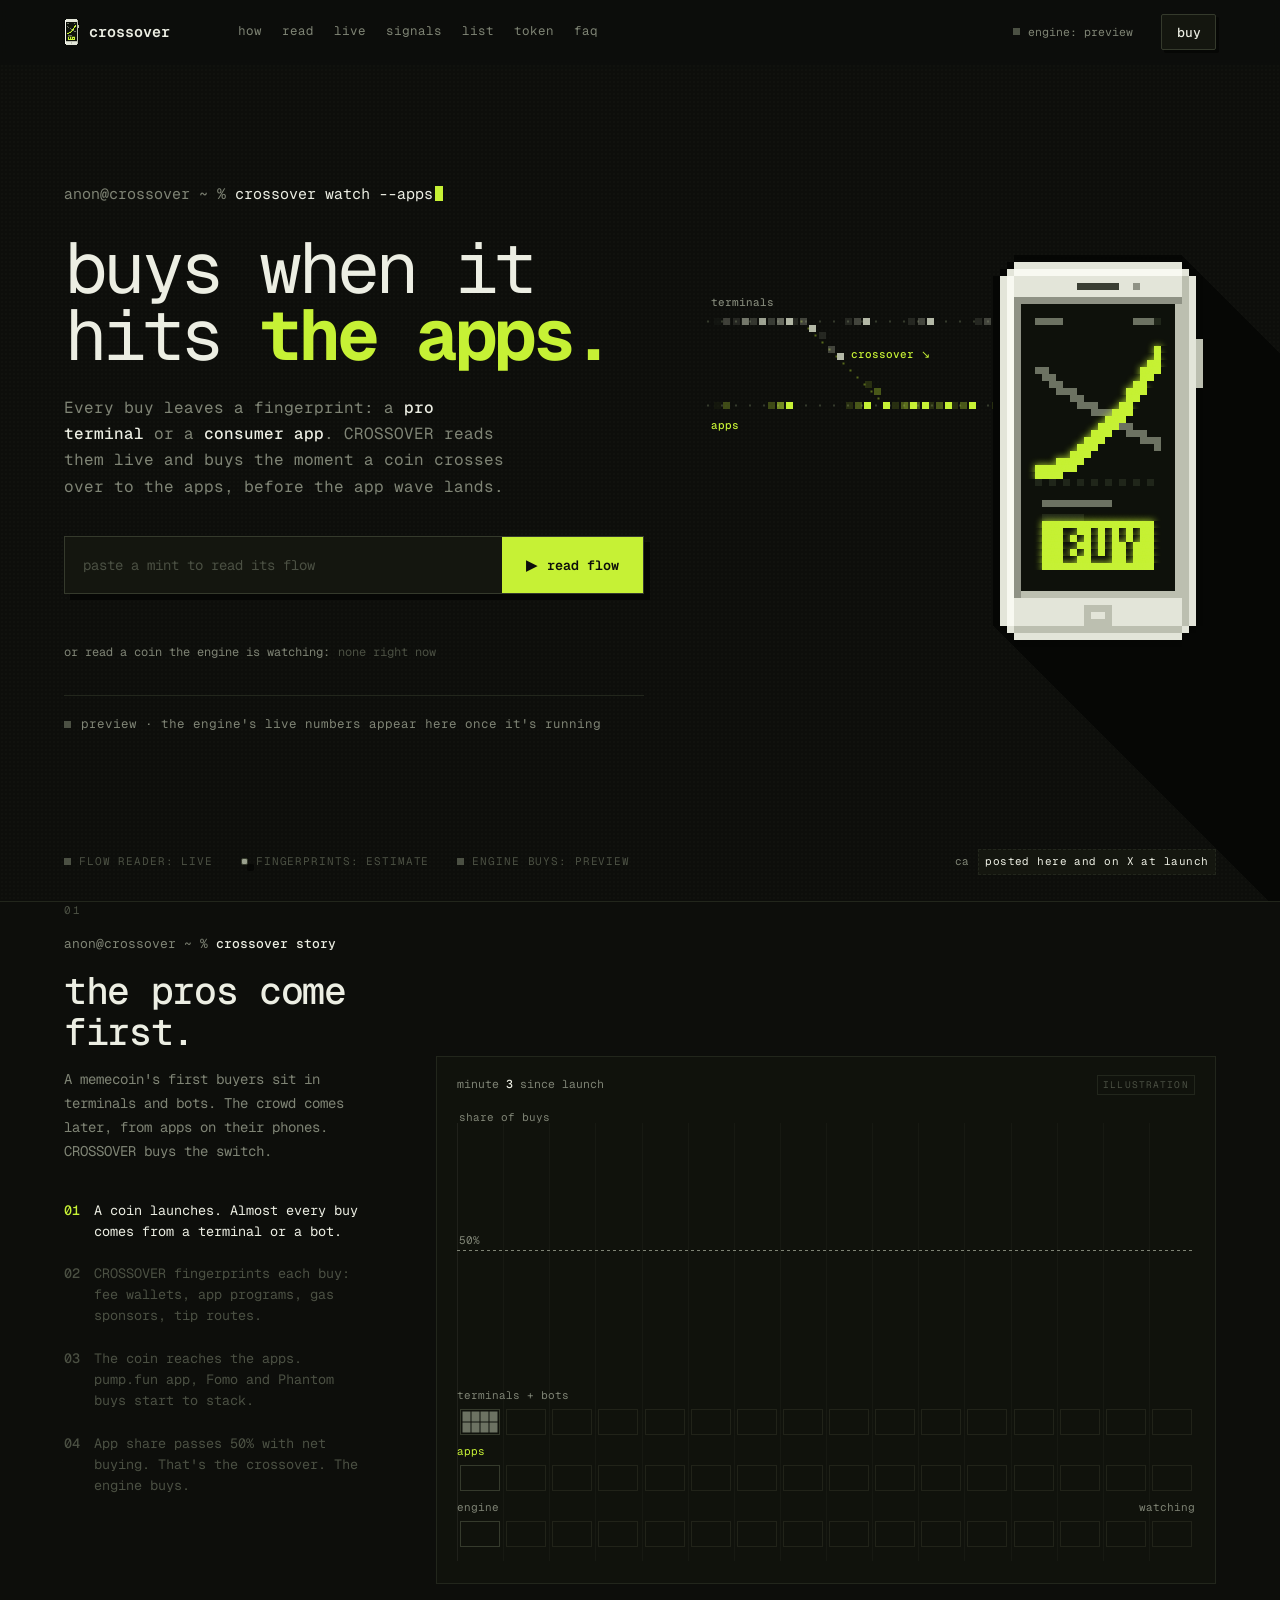
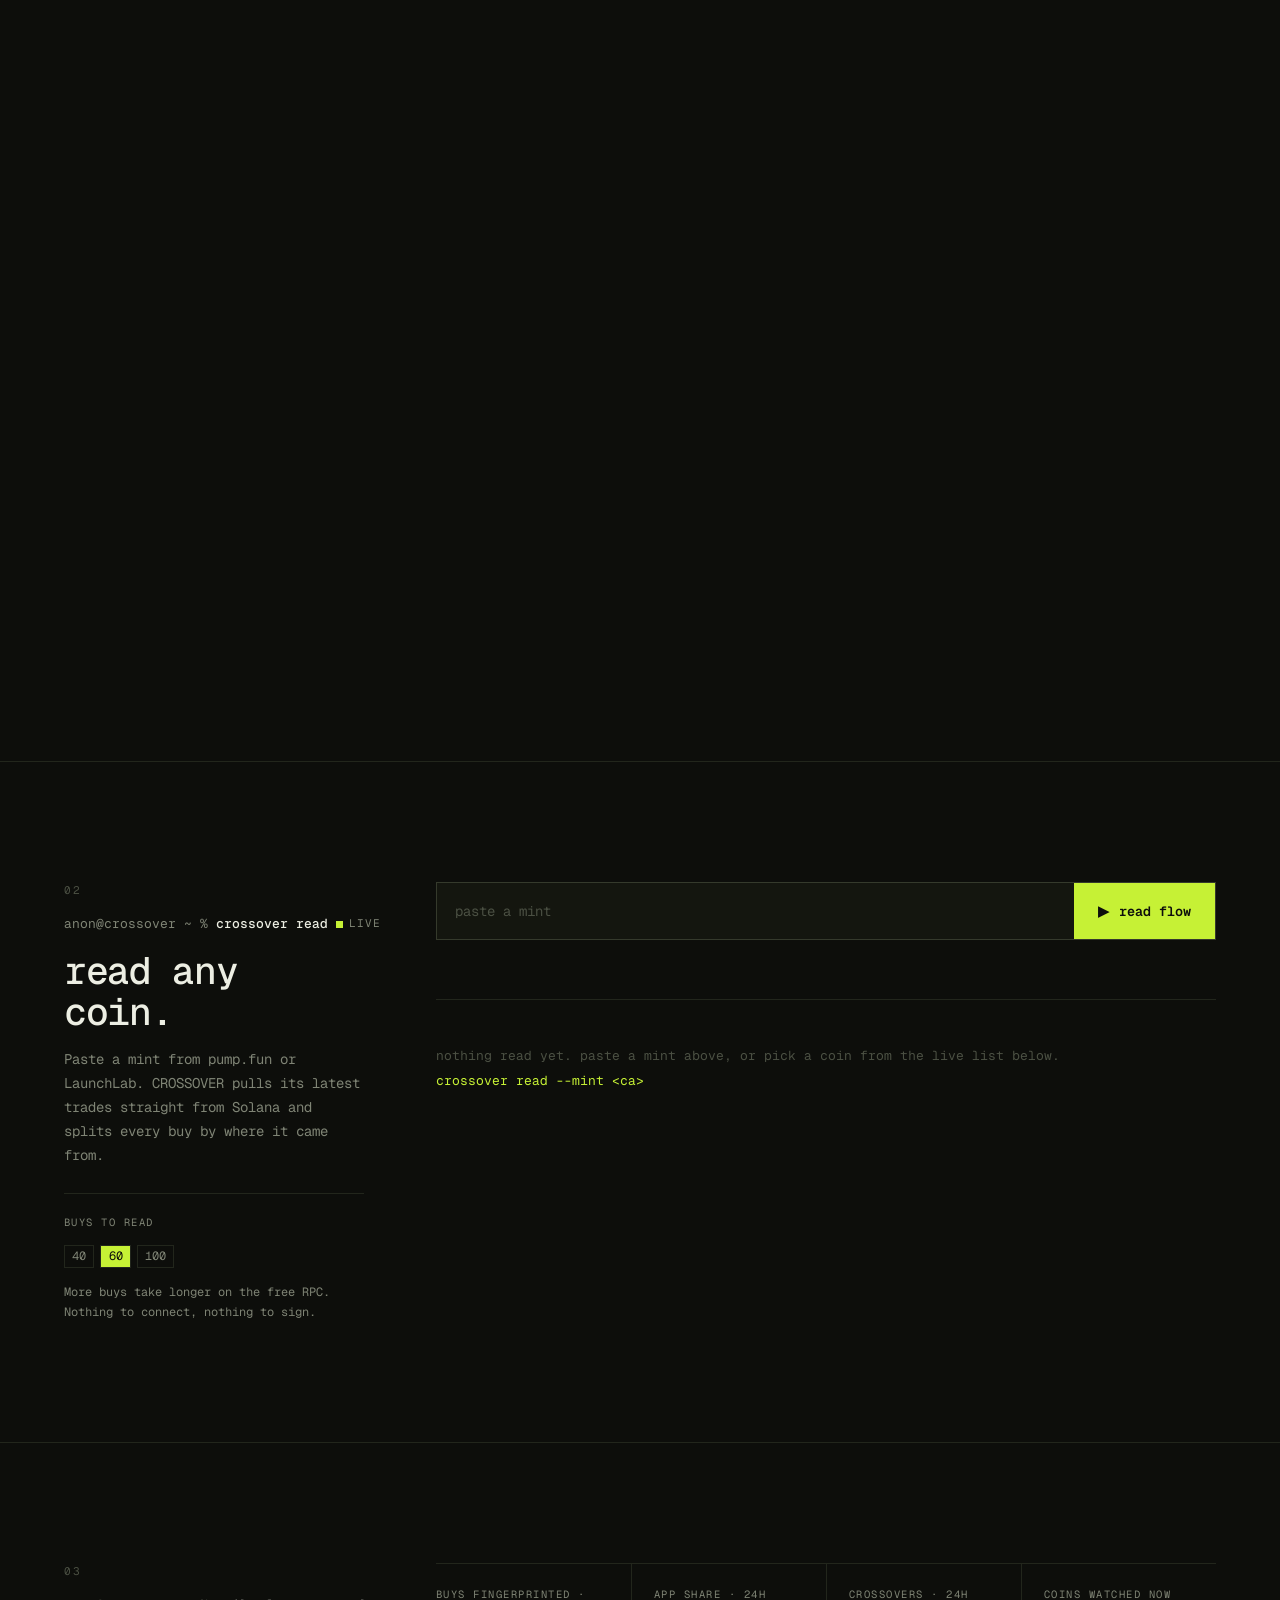
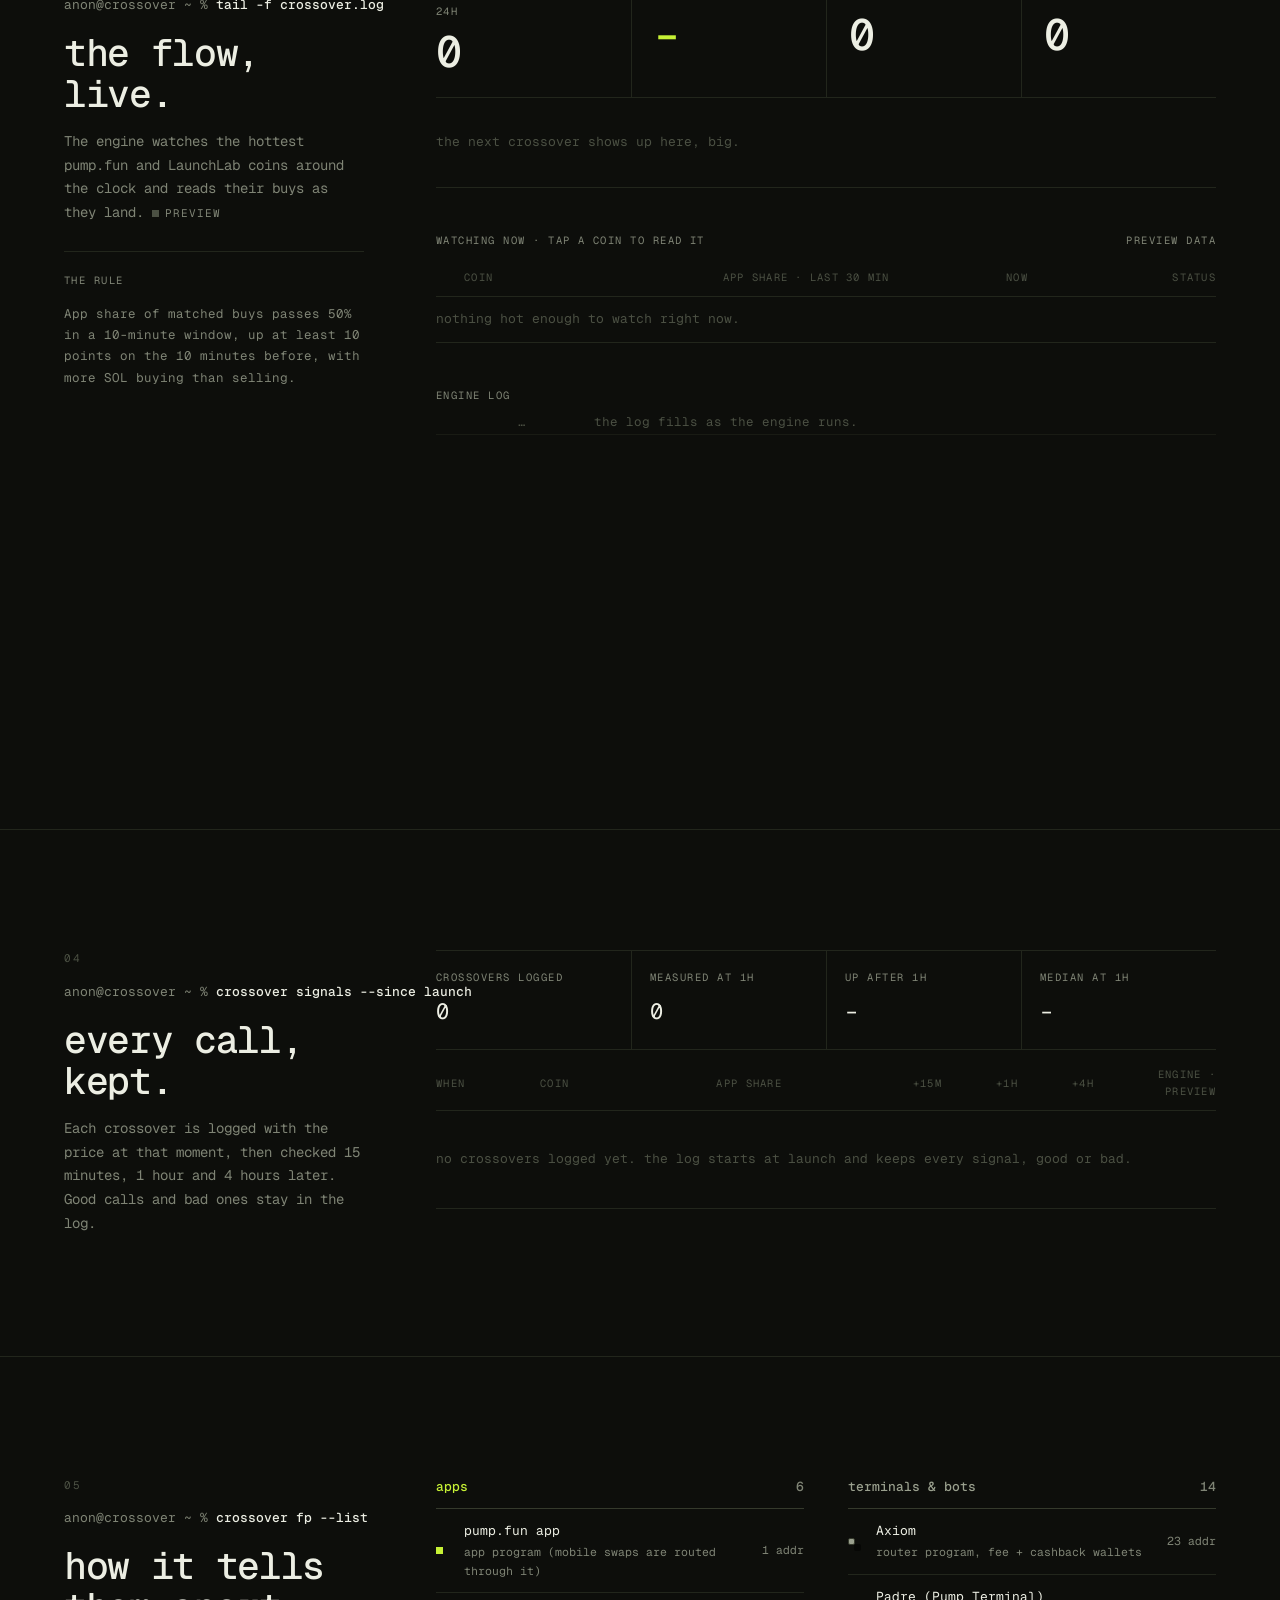
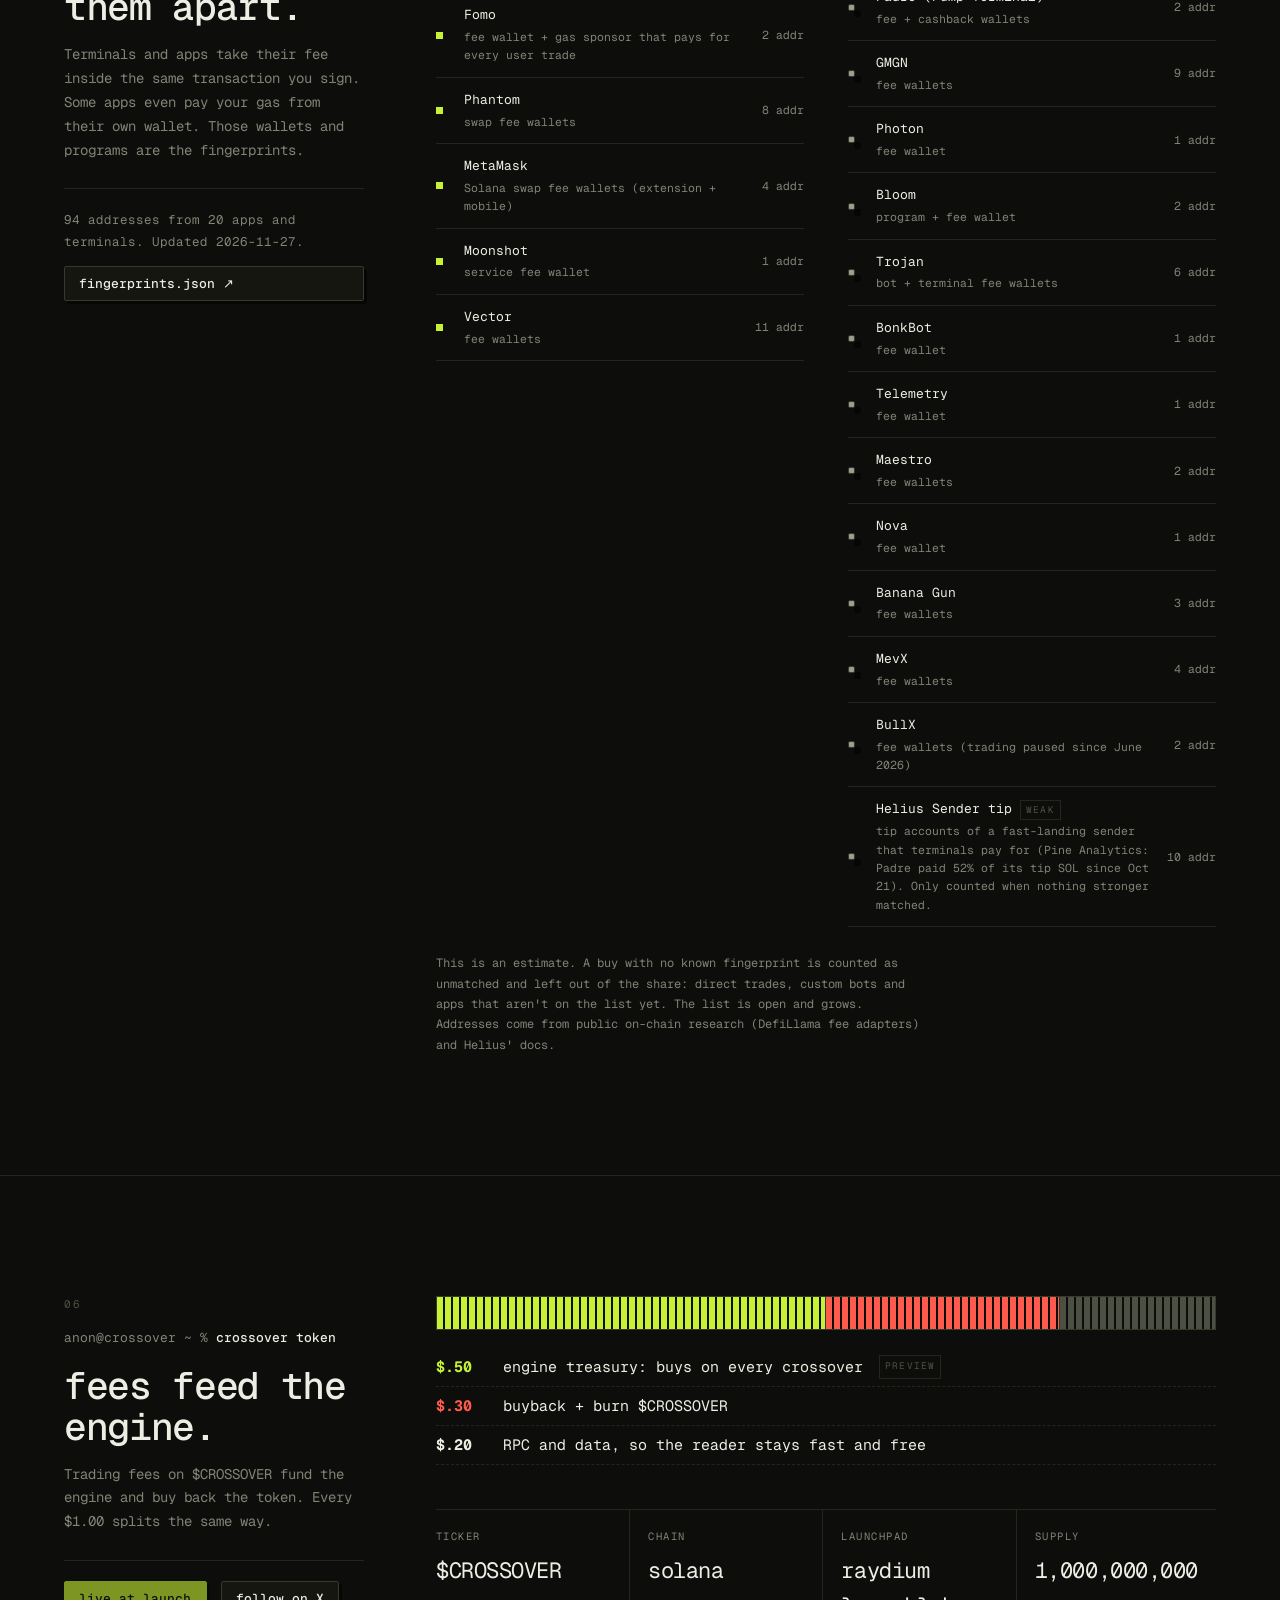
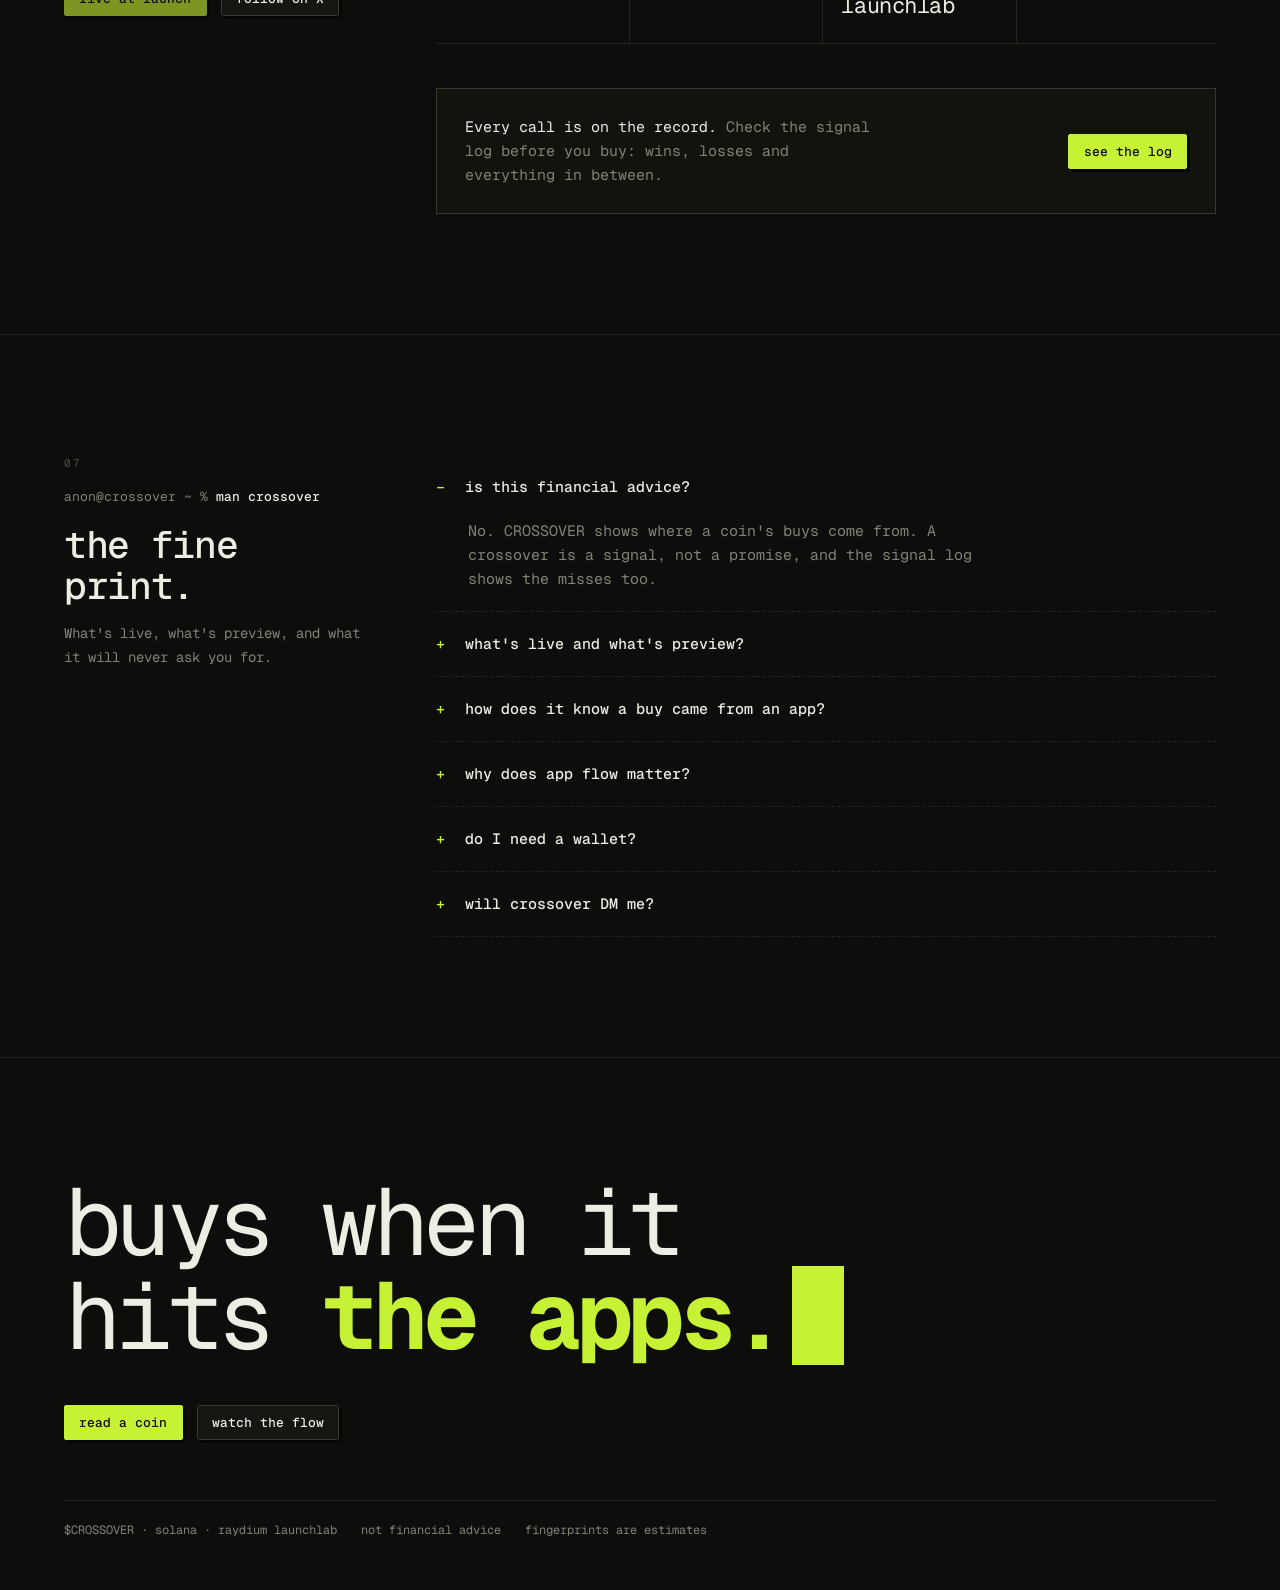
==== commit f9e10c25: "Read v1 transactions and watch more coins Co-Authored-By: Claude Opus 5.5 <noreply@anthropic.com> Cl" ====
--- a/index.html
+++ b/index.html
@@ -774,7 +774,7 @@
   async function pool(items, n, fn) { const out = new Array(items.length); let k = 0;
     await Promise.all(Array.from({ length: Math.min(n, items.length) }, async () => { while (k < items.length) { const i = k++; try { out[i] = await fn(items[i], i); } catch (e) { out[i] = null; } } }));
     return out; }
-  const TXOPT = { encoding: "json", maxSupportedTransactionVersion: 0, commitment: "confirmed" };
+  const TXOPT = { encoding: "json", maxSupportedTransactionVersion: 1, commitment: "confirmed" };   // v1 transactions are live on mainnet
 
   return { WSOL, CAP, RULE, index, classify, summarize, detect, status, series, rpc, pool, sleep, TXOPT };
 });
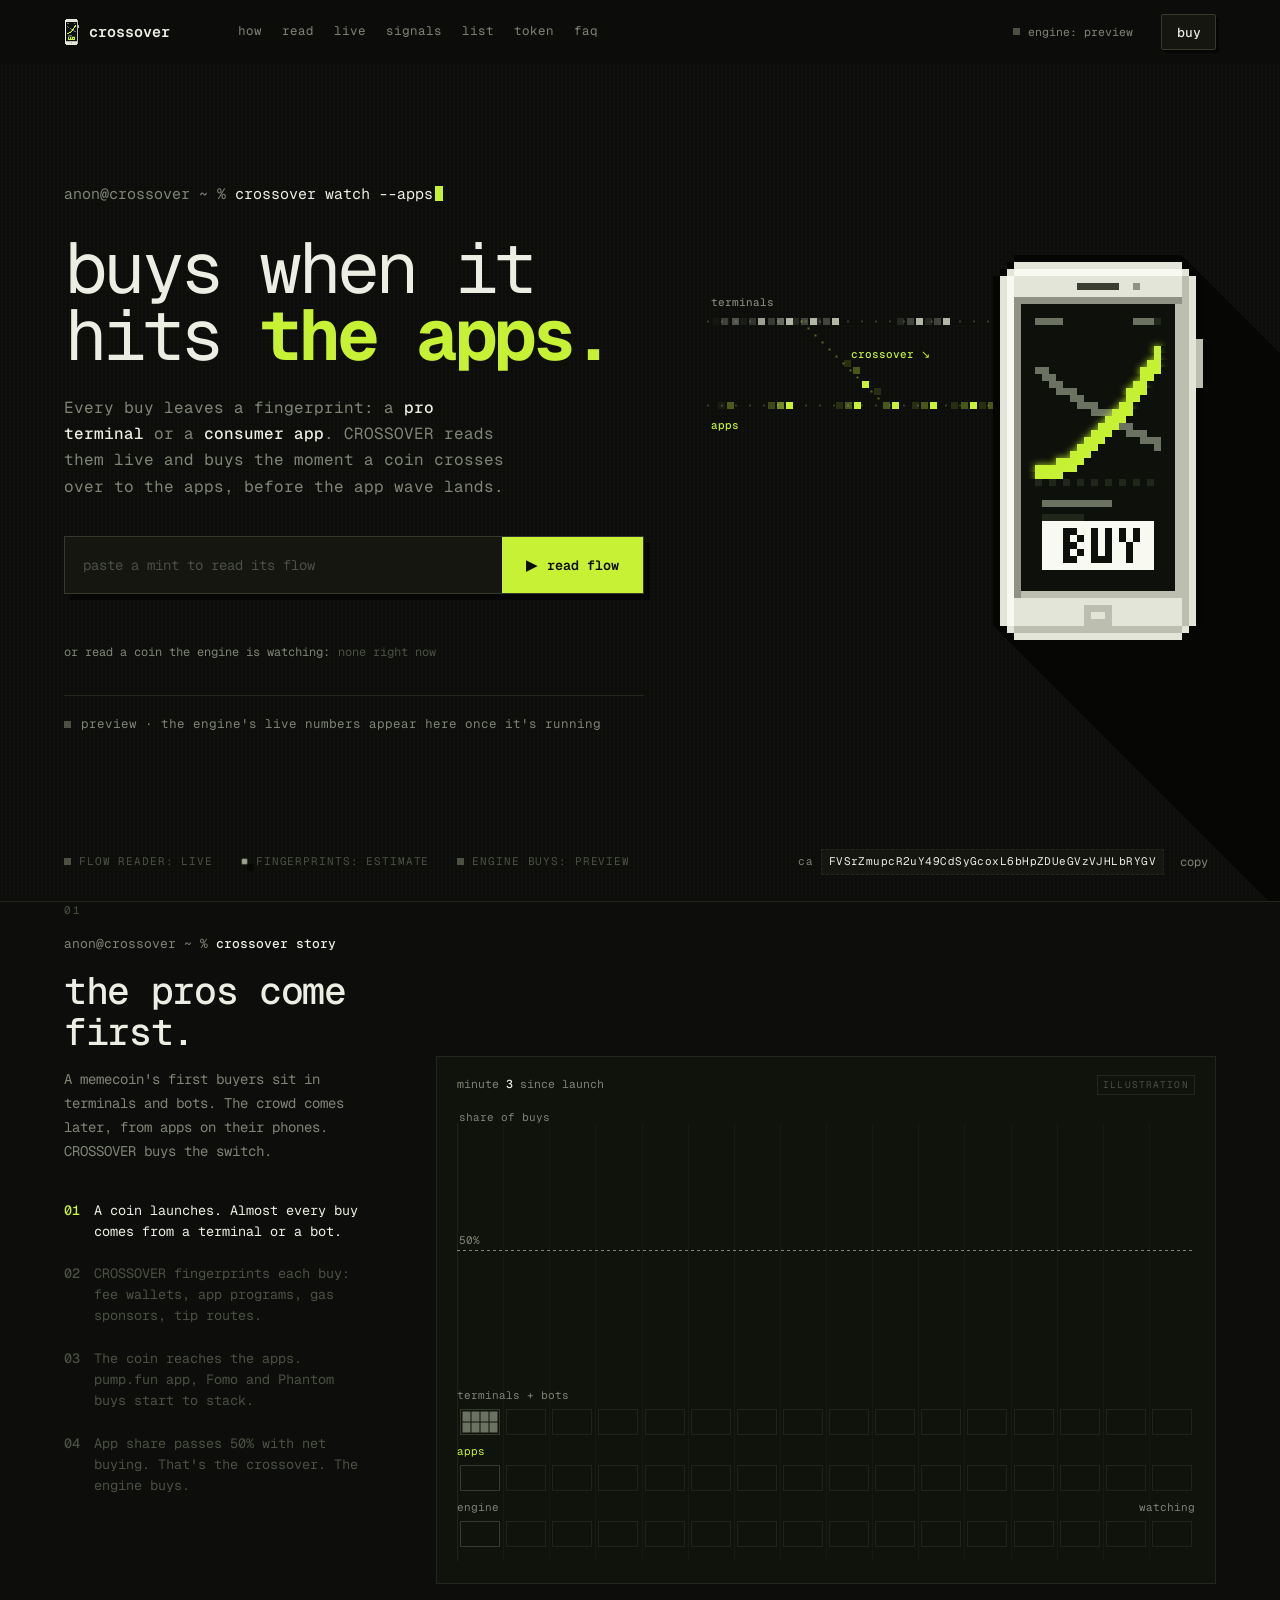
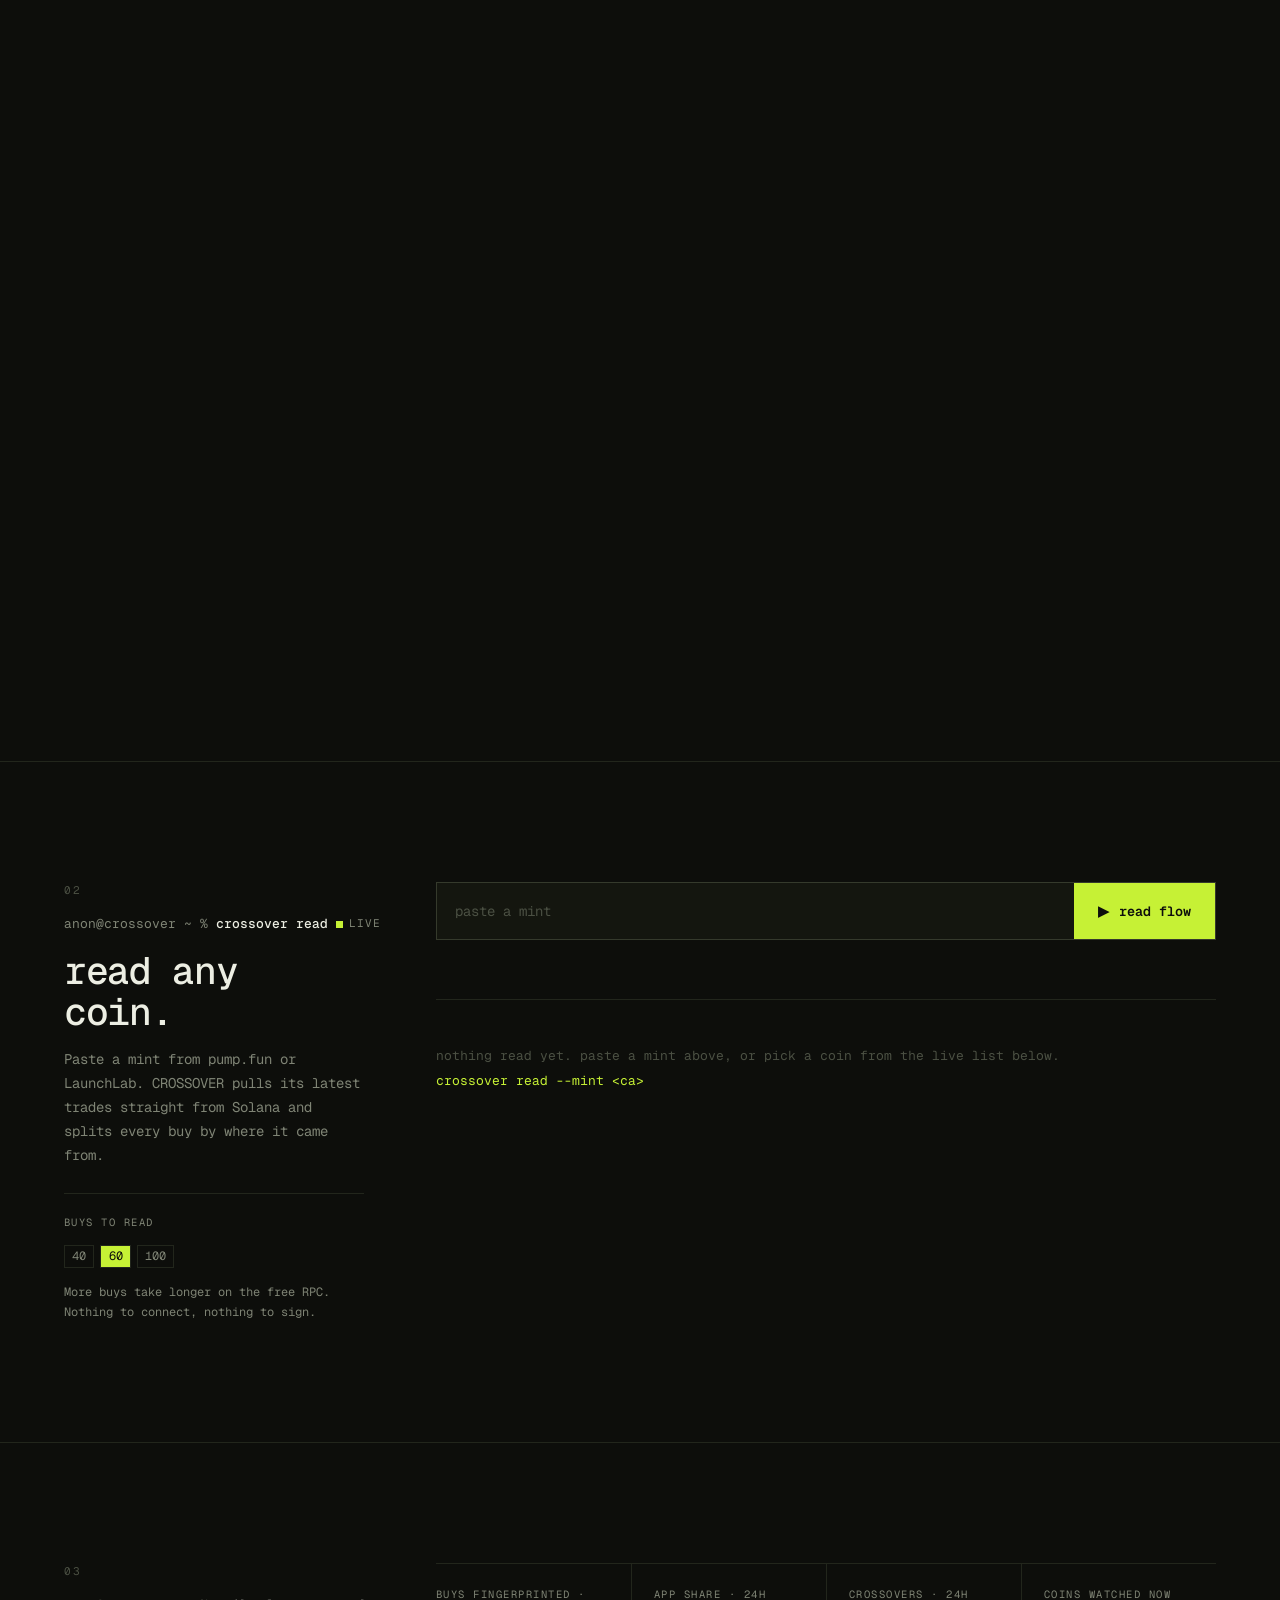
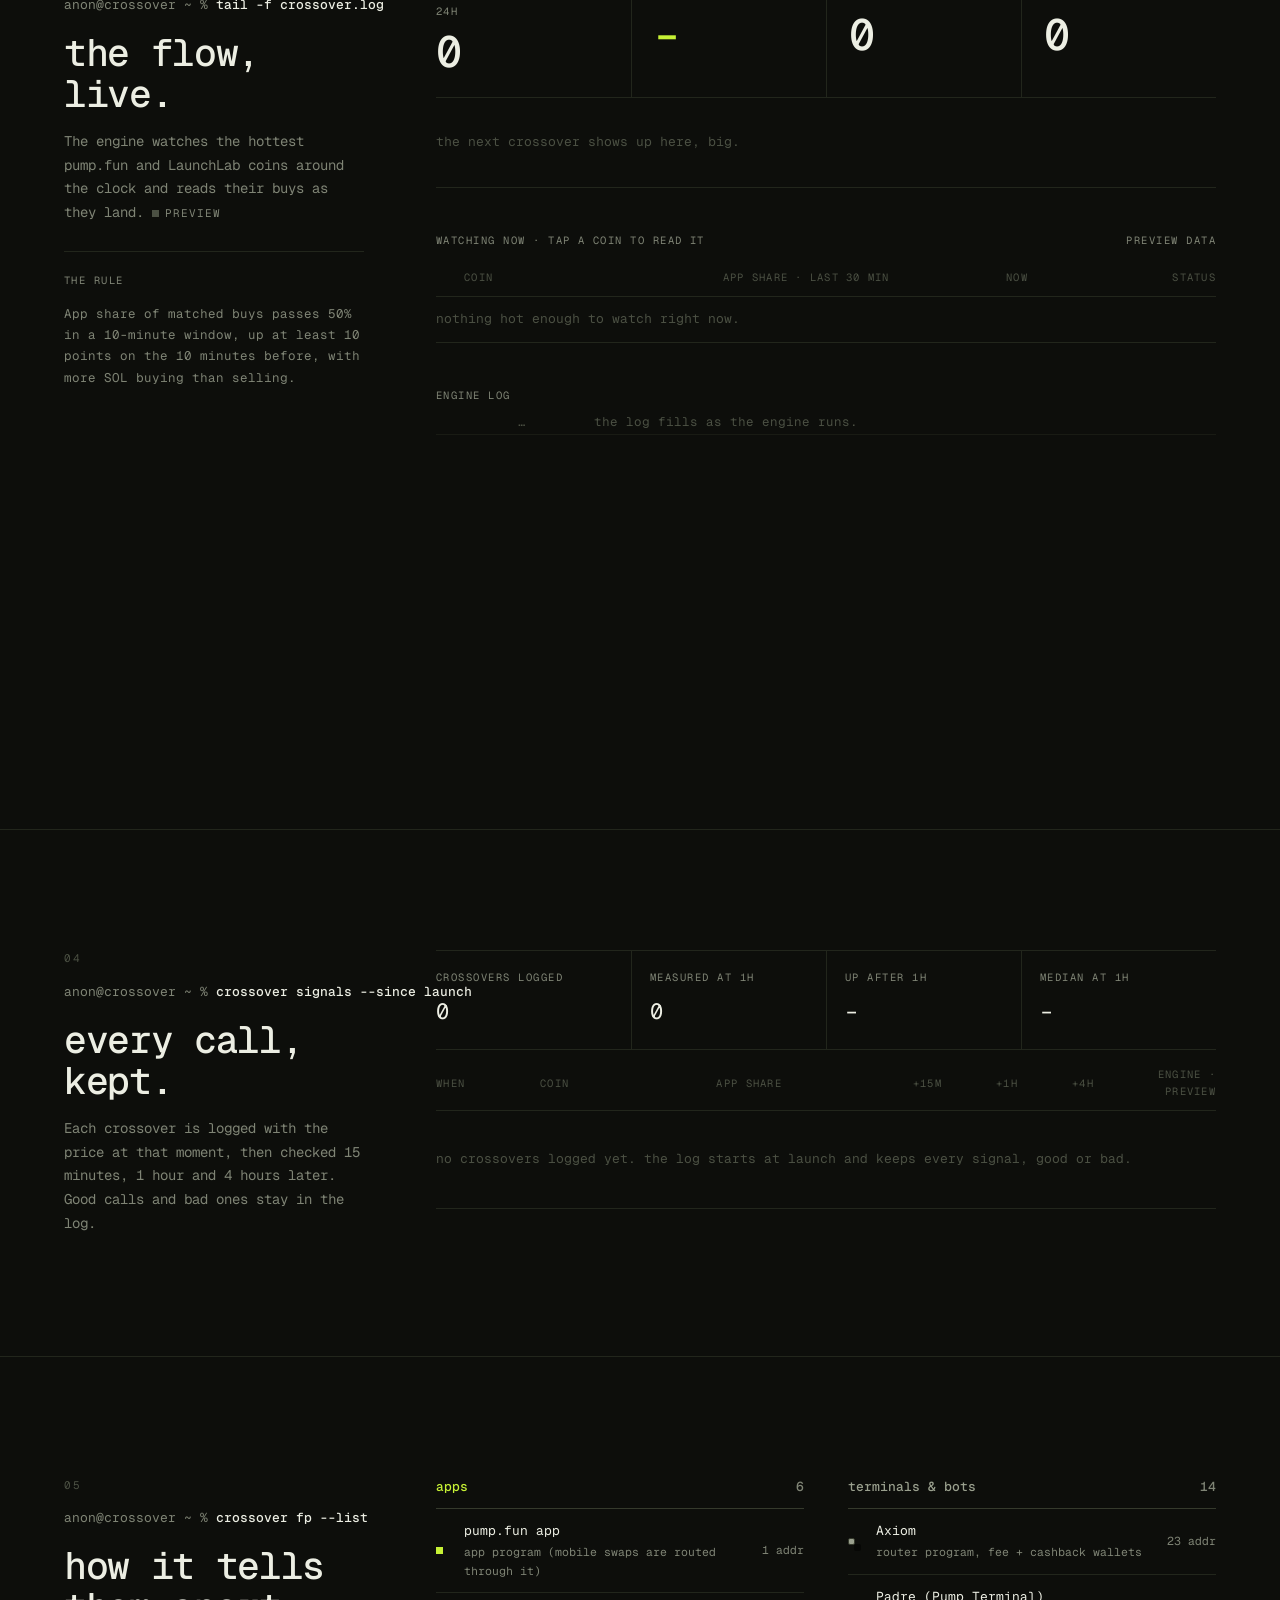
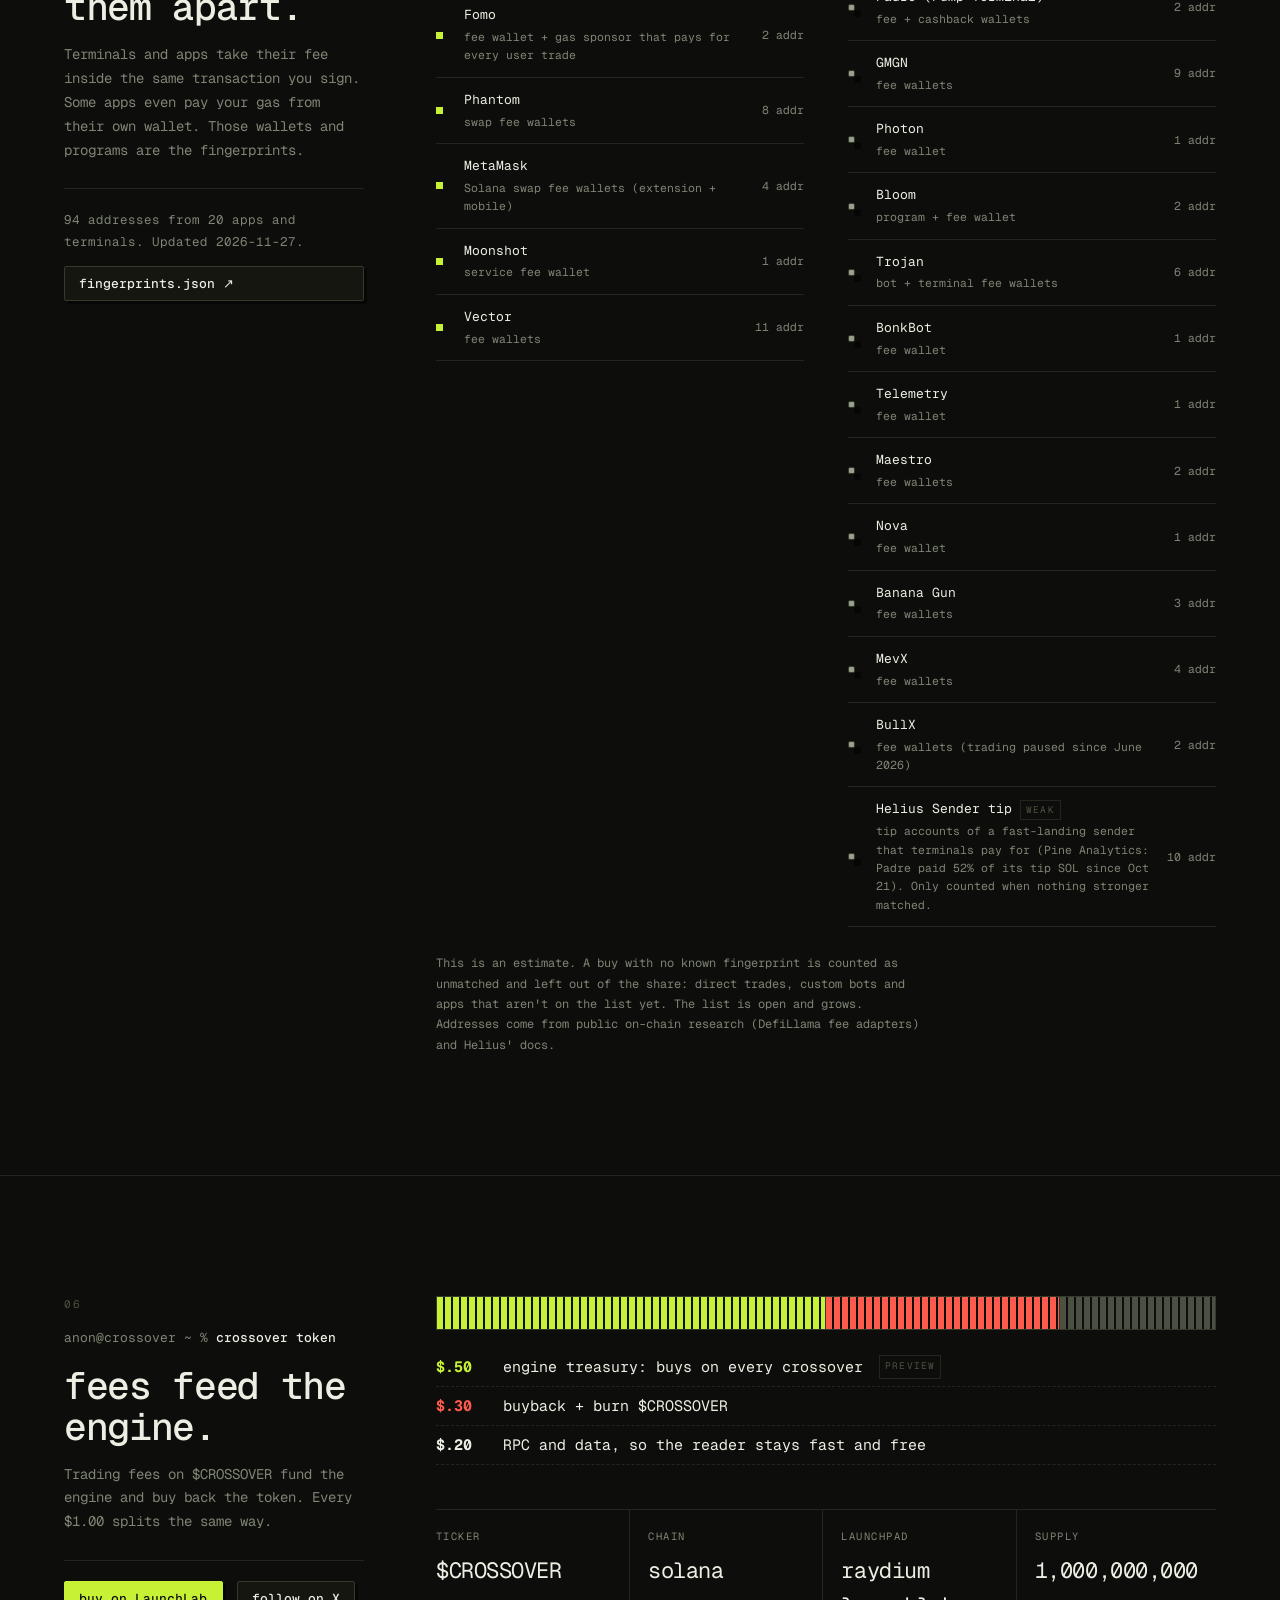
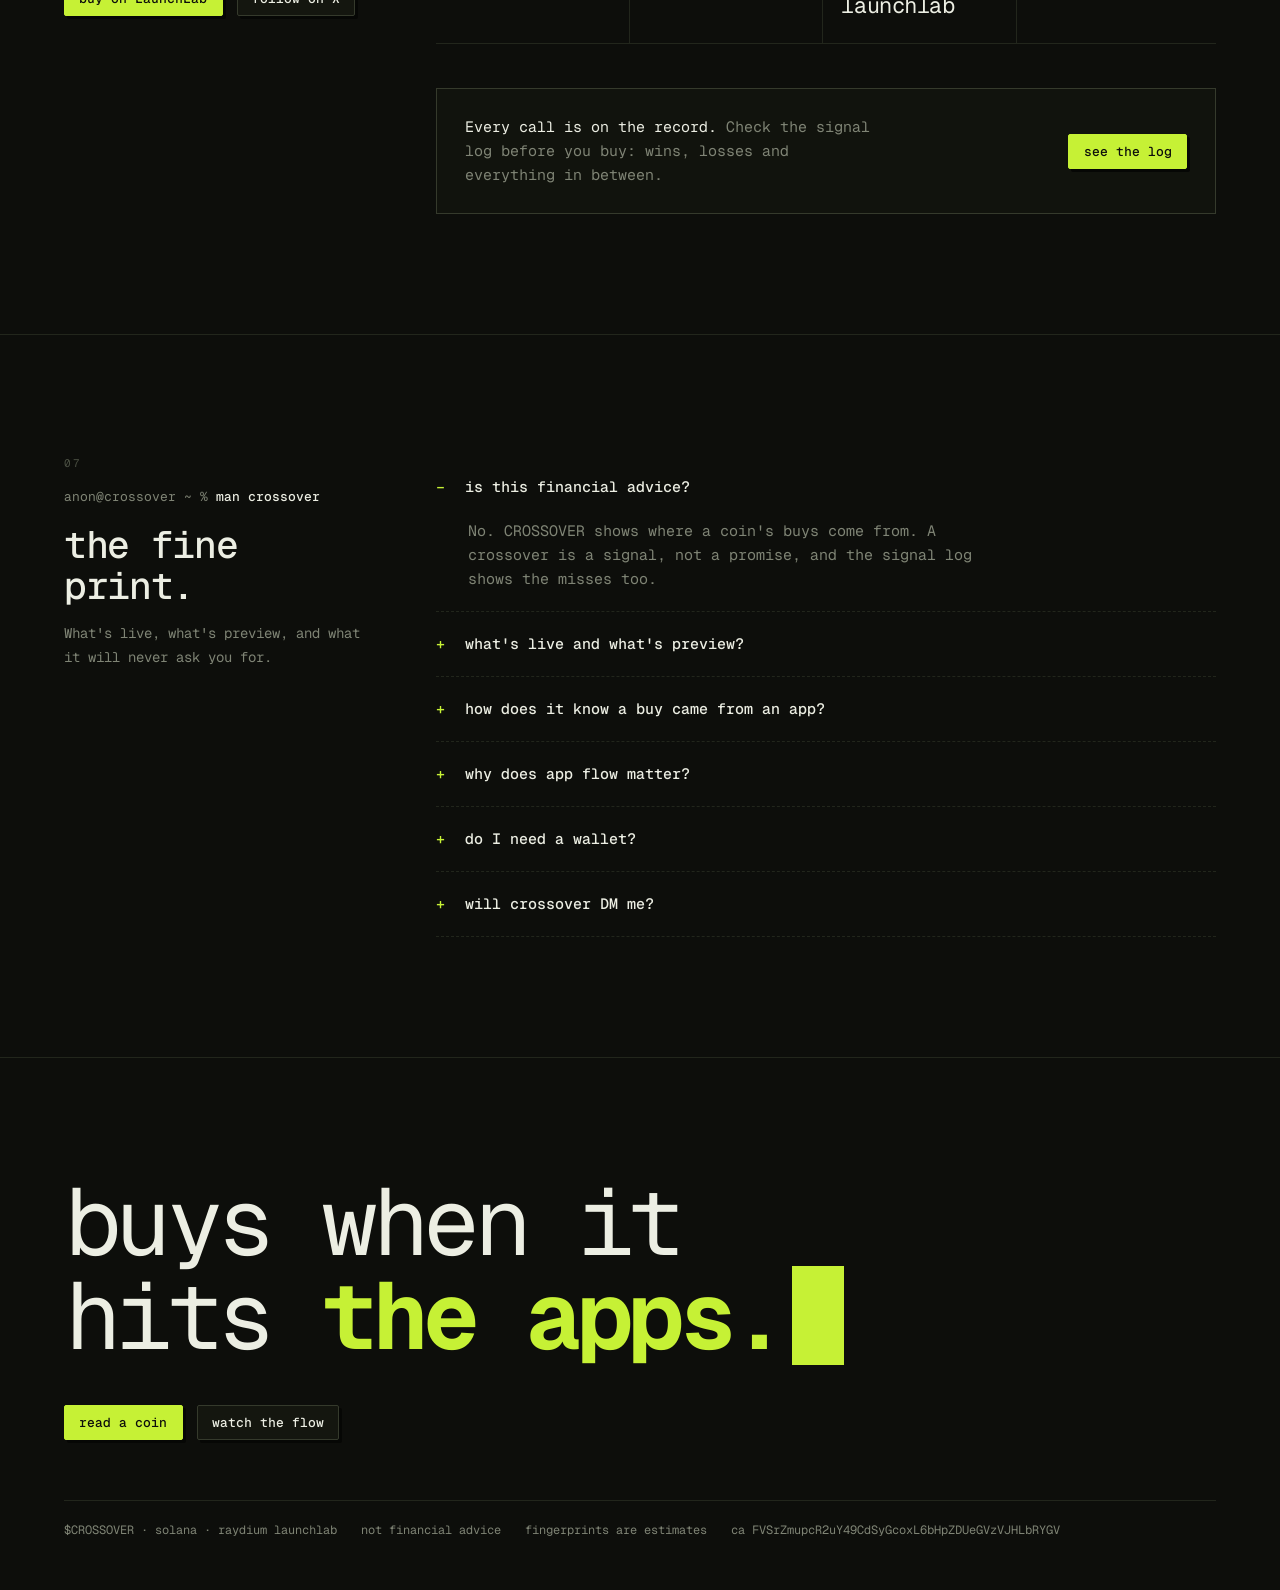
==== commit 31048389: "Add the $CROSSOVER contract address Co-Authored-By: Claude Opus 5.5 <noreply@anthropic.com> Claude-S" ====
--- a/index.html
+++ b/index.html
@@ -781,7 +781,7 @@
 </script>
 <script>
 const CONFIG = {
-  ca: "",                                   // contract address, posted at launch
+  ca: "FVSrZmupcR2uY49CdSyGcoxL6bHpZDUeGVzVJHLbRYGV",   // contract address (Raydium LaunchLab)
   x: "https://x.com/",                      // X account
   repo: "buzzlightyear163/crossover",       // GitHub repo (engine data + fingerprint list)
   ticker: "$CROSSOVER", theme: document.documentElement.dataset.theme,
